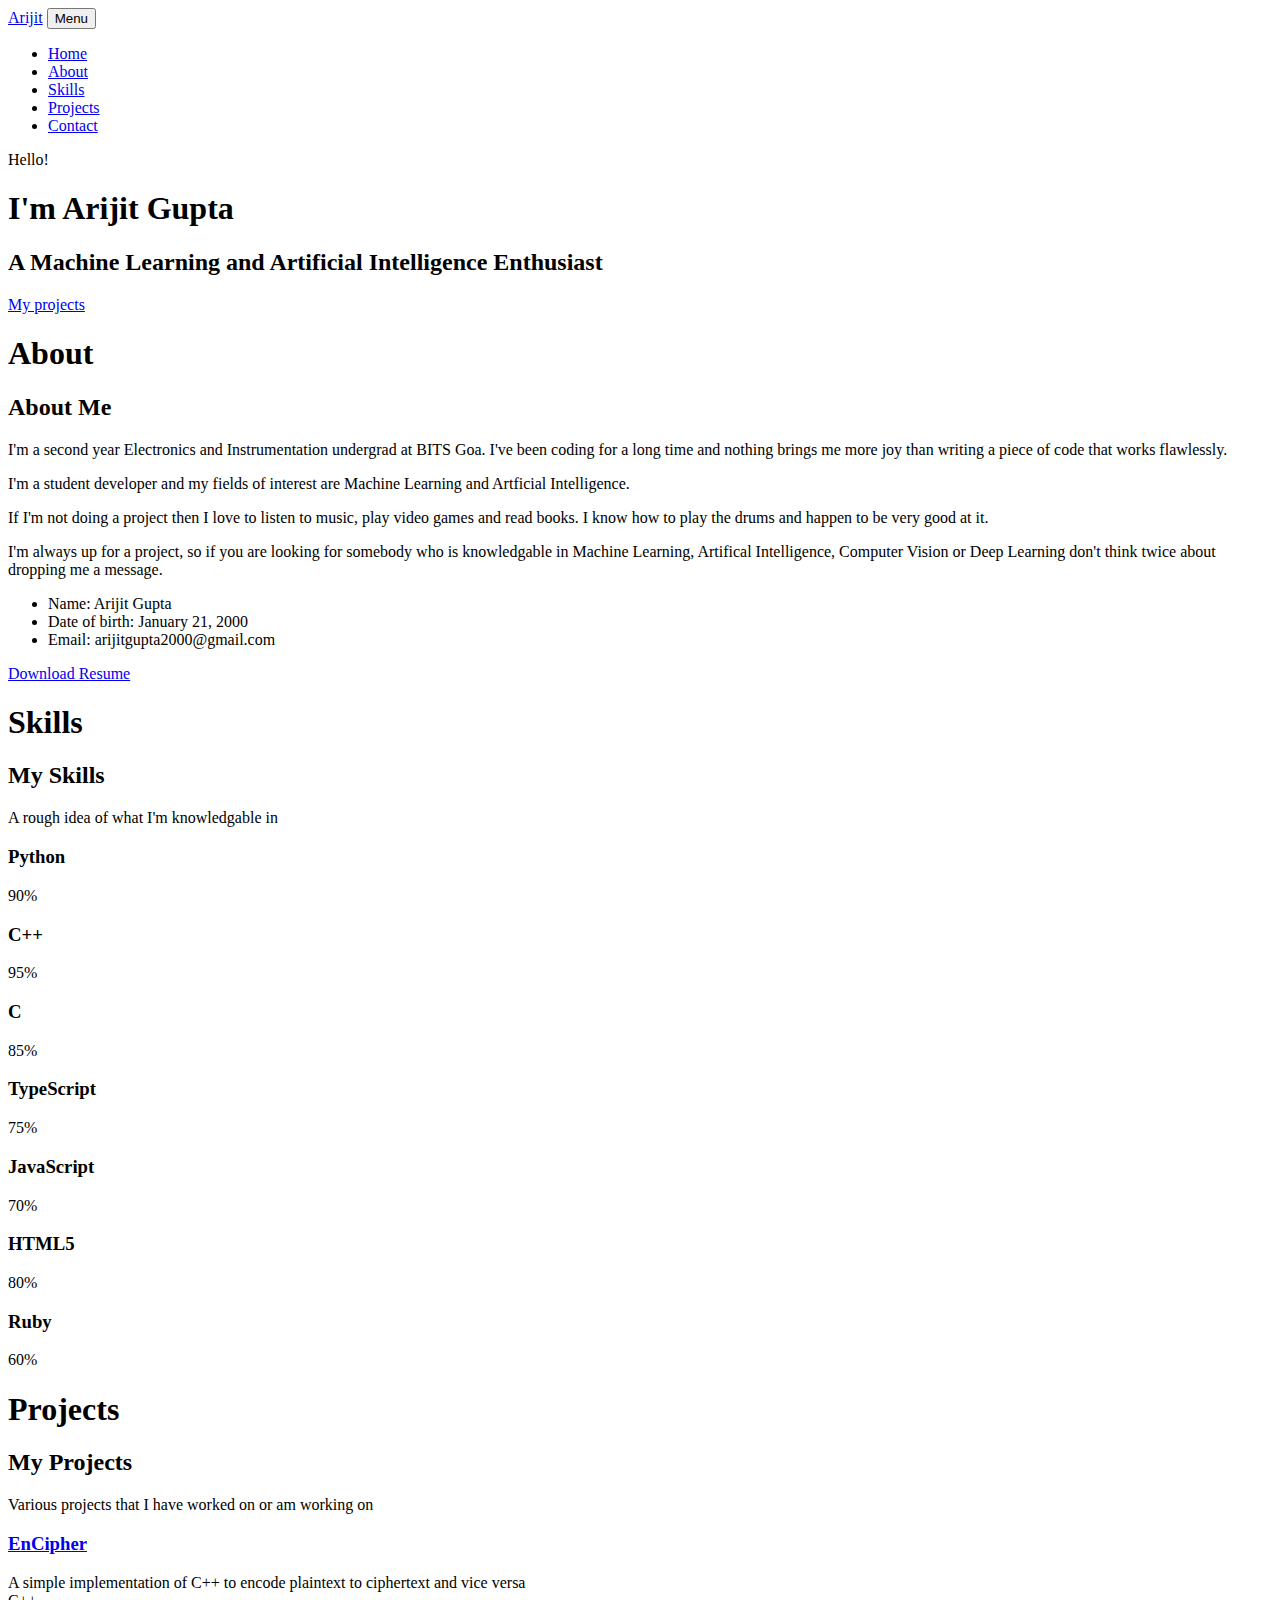
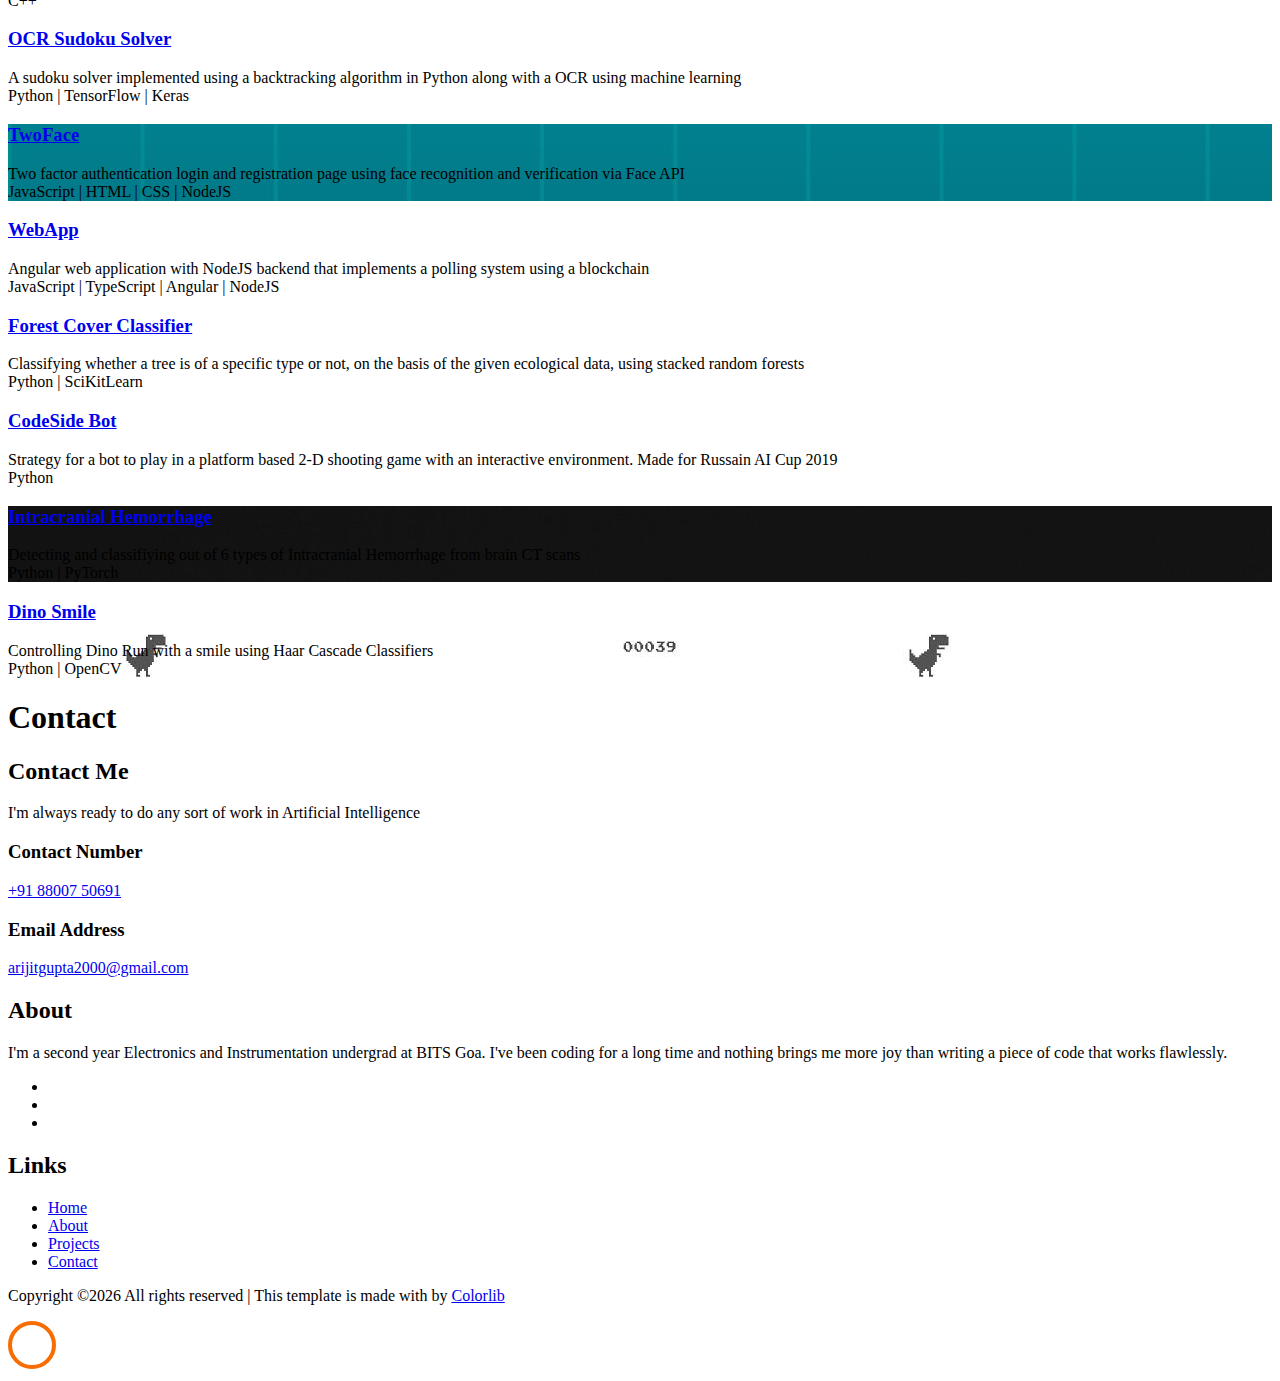
==== index.html @ fa1c30ea "Updating projects" ====
<!DOCTYPE html>
<html lang="en">
  <head>
    <title>Arijit Gupta</title>
    <meta charset="utf-8">
    <meta name="viewport" content="width=device-width, initial-scale=1, shrink-to-fit=no">
    
    <link href="https://fonts.googleapis.com/css?family=Poppins:100,200,300,400,500,600,700,800,900" rel="stylesheet">

    <link rel="stylesheet" href="css/open-iconic-bootstrap.min.css">
    <link rel="stylesheet" href="css/animate.css">
    
    <link rel="stylesheet" href="css/owl.carousel.min.css">
    <link rel="stylesheet" href="css/owl.theme.default.min.css">
    <link rel="stylesheet" href="css/magnific-popup.css">

    <link rel="stylesheet" href="css/aos.css">

    <link rel="stylesheet" href="css/ionicons.min.css">
    
    <link rel="stylesheet" href="css/flaticon.css">
    <link rel="stylesheet" href="css/icomoon.css">
    <link rel="stylesheet" href="css/style.css">
  </head>
  <body data-spy="scroll" data-target=".site-navbar-target" data-offset="300">
	  
	  
    <nav class="navbar navbar-expand-lg navbar-dark ftco_navbar ftco-navbar-light site-navbar-target" id="ftco-navbar">
	    <div class="container">
	      <a class="navbar-brand" href="index.html">Arijit</a>
	      <button class="navbar-toggler js-fh5co-nav-toggle fh5co-nav-toggle" type="button" data-toggle="collapse" data-target="#ftco-nav" aria-controls="ftco-nav" aria-expanded="false" aria-label="Toggle navigation">
	        <span class="oi oi-menu"></span> Menu
	      </button>

	      <div class="collapse navbar-collapse" id="ftco-nav">
	        <ul class="navbar-nav nav ml-auto">
	          <li class="nav-item"><a href="#home-section" class="nav-link"><span>Home</span></a></li>
	          <li class="nav-item"><a href="#about-section" class="nav-link"><span>About</span></a></li>
	          <li class="nav-item"><a href="#skills-section" class="nav-link"><span>Skills</span></a></li>
	          <li class="nav-item"><a href="#projects-section" class="nav-link"><span>Projects</span></a></li>
	          <li class="nav-item"><a href="#contact-section" class="nav-link"><span>Contact</span></a></li>
	        </ul>
	      </div>
	    </div>
	  </nav>
	  <section id="home-section" class="hero">
		  <div class="home-slider  owl-carousel">
	      <div class="slider-item ">
	      	<div class="overlay"></div>
	        <div class="container">
	          <div class="row d-md-flex no-gutters slider-text align-items-end justify-content-end" data-scrollax-parent="true">
	          	<div class="one-third js-fullheight order-md-last img"style="background-image:url(images/bg_2.png);">
	          		<div class="overlay" ></div>
	          	</div>
		          <div class="one-forth d-flex  align-items-center ftco-animate" data-scrollax=" properties: { translateY: '70%' }">
		          	<div class="text">
		          		<span class="subheading">Hello!</span>
			            <h1 class="mb-4 mt-3">I'm <span>Arijit Gupta</span></h1>
			            <h2 class="mb-4">A Machine Learning and Artificial Intelligence Enthusiast</h2>
			            <p><a href="#projects-section" class="btn btn-white btn-outline-white py-3 px-4">My projects</a></p>
		            </div>
		          </div>
	        	</div>
	        </div>
	      </div>

	      </div>
	    </div>
    </section>

    <section class="ftco-about img ftco-section ftco-no-pb" id="about-section">
    	<div class="container">
    		<div class="row d-flex">
    			<div class="col-md-6 col-lg-5 d-flex">
    				<div class="img-about img d-flex align-items-stretch"style="background-image:url(images/bg.jpg);">
    					<div class="overlay"></div>
	    				<div class="img d-flex align-self-stretch align-items-center">
	    				</div>
    				</div>
    			</div>
    			<div class="col-md-6 col-lg-7 pl-lg-5 pb-5">
    				<div class="row justify-content-start pb-3">
		          <div class="col-md-12 heading-section ftco-animate">
		          	<h1 class="big">About</h1>
		            <h2 class="mb-4">About Me</h2>
		            <p>I'm a second year Electronics and Instrumentation undergrad at BITS Goa. I've been coding for a long time and nothing brings me more joy than writing a piece of code that works flawlessly.</p>
		            <p>I'm a student developer and my fields of interest are Machine Learning and Artficial Intelligence.</p>
		            <p>If I'm not doing a project then I love to listen to music, play video games and read books. I know how to play the drums and happen to be very good at it.
		            </p>
		            <p>I'm always up for a project, so if you are looking for somebody who is knowledgable in Machine Learning, Artifical Intelligence, Computer Vision or Deep Learning don't think twice about dropping me a message.</p>
		            <ul class="about-info mt-4 px-md-0 px-2">
		            	<li class="d-flex"><span>Name:</span> <span>Arijit Gupta</span></li>
		            	<li class="d-flex"><span>Date of birth:</span> <span>January 21, 2000</span></li>
		            	<li class="d-flex"><span>Email:</span> <span>arijitgupta2000@gmail.com</span></li>
		            </ul>
		          </div>
		        </div>
	          <div class="counter-wrap ftco-animate d-flex mt-md-3">
              <div class="text">
              	<p class="mb-4">
	                <!--<span class="number" data-number="120">0</span>
	                <span>Projects complete</span>-->
                </p>
                <p><a href="Resume.pdf" download="Arijit_Resume" class="btn btn-primary py-3 px-3" >Download Resume</a></p>
              </div>
	          </div>
	        </div>
        </div>
    	</div>
       
		
		<section class="ftco-section" id="skills-section">
			<div class="container">
				<div class="row justify-content-center pb-5">
          <div class="col-md-12 heading-section text-center ftco-animate">
          	<h1 class="big big-2">Skills</h1>
            <h2 class="mb-4">My Skills</h2>
            <p>A rough idea of what I'm knowledgable in</p>
          </div>
        </div>
				<div class="row">
					<div class="col-md-6 animate-box">
						<div class="progress-wrap ftco-animate">
							<h3>Python</h3>
							<div class="progress">
							 	<div class="progress-bar color-1" role="progressbar" aria-valuenow="90"
							  	aria-valuemin="0" aria-valuemax="100" style="width:90%">
							    <span>90%</span>
							  	</div>
							</div>
						</div>
					</div>
					<div class="col-md-6 animate-box">
						<div class="progress-wrap ftco-animate">
							<h3>C++</h3>
							<div class="progress">
							 	<div class="progress-bar color-2" role="progressbar" aria-valuenow="95"
							  	aria-valuemin="0" aria-valuemax="100" style="width:95%">
							    <span>95%</span>
							  	</div>
							</div>
						</div>
					</div>
					<div class="col-md-6 animate-box">
						<div class="progress-wrap ftco-animate">
							<h3>C</h3>
							<div class="progress">
							 	<div class="progress-bar color-3" role="progressbar" aria-valuenow="85"
							  	aria-valuemin="0" aria-valuemax="100" style="width:85%">
							    <span>85%</span>
							  	</div>
							</div>
						</div>
					</div>
					<div class="col-md-6 animate-box">
						<div class="progress-wrap ftco-animate">
							<h3>TypeScript</h3>
							<div class="progress">
							 	<div class="progress-bar color-4" role="progressbar" aria-valuenow="75"
							  	aria-valuemin="0" aria-valuemax="100" style="width:75%">
							    <span>75%</span>
							  	</div>
							</div>
						</div>
					</div>
					<div class="col-md-6 animate-box">
						<div class="progress-wrap ftco-animate">
							<h3>JavaScript</h3>
							<div class="progress">
							 	<div class="progress-bar color-5" role="progressbar" aria-valuenow="70"
							  	aria-valuemin="0" aria-valuemax="100" style="width:70%">
							    <span>70%</span>
							  	</div>
							</div>
						</div>
					</div>
					<div class="col-md-6 animate-box">
						<div class="progress-wrap ftco-animate">
							<h3>HTML5</h3>
							<div class="progress">
							 	<div class="progress-bar color-5" role="progressbar" aria-valuenow="80"
							  	aria-valuemin="0" aria-valuemax="100" style="width:80%">
							    <span>80%</span>
							  	</div>
							</div>
						</div>
					</div>
					<div class="col-md-6 animate-box">
						<div class="progress-wrap ftco-animate">
							<h3>Ruby</h3>
							<div class="progress">
							 	<div class="progress-bar color-5" role="progressbar" aria-valuenow="60"
							  	aria-valuemin="0" aria-valuemax="100" style="width:60%">
							    <span>60%</span>
							  	</div>
							</div>
						</div>
					</div>
					
				</div>
			</div>
		</section>
 

    <section class="ftco-section ftco-project" id="projects-section">
    	<div class="container">
    		<div class="row justify-content-center pb-5">
          <div class="col-md-12 heading-section text-center ftco-animate">
          	<h1 class="big big-2">Projects</h1>
            <h2 class="mb-4">My Projects</h2>
            <p>Various projects that I have worked on or am working on</p>
          </div>
        </div>
    		<div class="row">
    			<div class="col-md-6">
    				<div class="project img ftco-animate d-flex justify-content-center align-items-center" style="background-image: url(images/encipher.jpg);">
    					<div class="overlay"></div>
	    				<div class="text text-center p-4">
	    					<h3><a href="https://github.com/arijitgupta42/encipherCPP">EnCipher</a></h3>
	    					<a>A simple implementation of C++ to encode plaintext to ciphertext and vice versa</a><br>
	    					<span>C++</span>
	    				</div>
    				</div>
  				</div>
  				<div class="col-md-6">
    				<div class="project img ftco-animate d-flex justify-content-center align-items-center" style="background-image: url(images/sudoku.jpg);">
    					<div class="overlay"></div>
	    				<div class="text text-center p-4">
	    					<h3><a href="https://github.com/arijitgupta42/OCR-Sudoku-Solver">OCR Sudoku Solver</a></h3>
	    					<a>A sudoku solver implemented using a backtracking algorithm in Python along with a OCR using machine learning</a><br>
	    					<span>Python | TensorFlow | Keras</span>
	    				</div>
    				</div>
  				</div>
  				<div class="col-md-6">
    				<div class="project img ftco-animate d-flex justify-content-center align-items-center" style="background-image: url(images/facelogin.jpg);">
    					<div class="overlay"></div>
	    				<div class="text text-center p-4">
	    					<h3><a href="https://github.com/arijitgupta42/TwoFace">TwoFace</a></h3>
	    					<a>Two factor authentication login and registration page using face recognition and verification via Face API</a><br>

	    					<span>JavaScript | HTML | CSS | NodeJS</span>
	    				</div>
    				</div>
  				</div>
  				<div class="col-md-6">
    				<div class="project img ftco-animate d-flex justify-content-center align-items-center" style="background-image: url(images/webapp.jpg);">
    					<div class="overlay"></div>
	    				<div class="text text-center p-4">
	    					<h3><a href="https://github.com/arijitgupta42/WebApp">WebApp</a></h3>
	    					<a>Angular web application with NodeJS backend that implements a polling system using a blockchain</a><br>
	    					<span><a>JavaScript | TypeScript | Angular | NodeJS</a></span>
	    				</div>
    				</div>
  				</div>
  				<div class="col-md-6">
    				<div class="project img ftco-animate d-flex justify-content-center align-items-center" style="background-image: url(images/forestcover.jpg);">
    					<div class="overlay"></div>
	    				<div class="text text-center p-4">
	    					<h3><a href="https://github.com/arijitgupta42/Forest-Cover-Classification">Forest Cover Classifier</a></h3>
	    					<a>Classifying whether a tree is of a specific type or not, on the basis of the given ecological data, using stacked random forests</a><br>
	    					<span><a>Python | SciKitLearn</a></span>
	    				</div>
    				</div>
  				</div>
  				<div class="col-md-6">
    				<div class="project img ftco-animate d-flex justify-content-center align-items-center" style="background-image: url(images/raic.jpeg);">
    					<div class="overlay"></div>
	    				<div class="text text-center p-4">
	    					<h3><a href="https://github.com/arijitgupta42/RAIC-2019">CodeSide Bot</a></h3>
	    					<a>Strategy for a bot to play in a platform based 2-D shooting game with an interactive environment. Made for Russain AI Cup 2019</a><br>
	    					<span><a>Python</a></span>
	    				</div>
    				</div>
  				</div>
				<div class="col-md-6">
    				<div class="project img ftco-animate d-flex justify-content-center align-items-center" style="background-image: url(images/hemorrhage.jpg);">
    					<div class="overlay"></div>
	    				<div class="text text-center p-4">
	    					<h3><a href="https://github.com/arijitgupta42/RSNA-Intracranial-Hemorrhage-Detection">Intracranial Hemorrhage</a></h3>
	    					<a>Detecting and classifiying out of 6 types of Intracranial Hemorrhage from brain CT scans</a><br>
	    					<span><a>Python | PyTorch</a></span>
	    				</div>
    				</div>
  				</div>
  				</div>
				<div class="col-md-6">
    				<div class="project img ftco-animate d-flex justify-content-center align-items-center" style="background-image: url(images/dinosmile.jpg);">
    					<div class="overlay"></div>
	    				<div class="text text-center p-4">
	    					<h3><a href=https://github.com/arijitgupta42/DinoSmile>Dino Smile</a></h3>
	    					<a>Controlling Dino Run with a smile using Haar Cascade Classifiers</a><br>
	    					<span><a>Python | OpenCV</a></span>
	    				</div>
    				</div>
  				</div>    			
    		</div>
    	</div>
    </section>
    <section class="ftco-section contact-section ftco-no-pb" id="contact-section">
      <div class="container">
      	<div class="row justify-content-center mb-5 pb-3">
          <div class="col-md-7 heading-section text-center ftco-animate">
            <h1 class="big big-2">Contact</h1>
            <h2 class="mb-4">Contact Me</h2>
            <p>I'm always ready to do any sort of work in Artificial Intelligence</p>
          </div>
        </div>

        
          <div class=" container col-md-6 col-lg-3 d-flex ftco-animate">
          	<div class="align-self-stretch box p-4 text-center">
          		<div class="icon d-flex align-items-center justify-content-center">
          			<span class="icon-phone2"></span>
          		</div>
          		<h3 class="mb-4">Contact Number</h3>
	            <p><a href="tel://+918800750691">+91 88007 50691</a></p>
	          </div>
          </div>
          <div class=" container col-md-6 col-lg-3 d-flex ftco-animate">
          	<div class="align-self-stretch box p-4 text-center">
          		<div class="icon d-flex align-items-center justify-content-center">
          			<span class="icon-paper-plane"></span>
          		</div>
          		<h3 class="mb-4">Email Address</h3>
	            <p><a href="mailto:arijitgupta2000@gmail.com">arijitgupta2000@gmail.com</a></p>
	          </div>
          </div>
          
        
          <div class="container col-md-6 d-flex">
          	<div class="img" style="background-image: url(images/bg.jpg);"></div>
          </div>
        </div>
      </div>
    </section>
		

    <footer class="ftco-footer ftco-section">
      <div class="container">
        <div class="row mb-5">
          <div class="col-md">
            <div class="ftco-footer-widget mb-4">
              <h2 class="ftco-heading-2">About</h2>
              <p>I'm a second year Electronics and Instrumentation undergrad at BITS Goa. I've been coding for a long time and nothing brings me more joy than writing a piece of code that works flawlessly.</p>
              <ul class="ftco-footer-social list-unstyled float-md-left float-lft mt-5">
                <li class="ftco-animate"><a href="https://twitter.com/ArijitG42759309"><span class="icon-twitter"></span></a></li>
                <li class="ftco-animate"><a href="https://facebook.com/arijit.gupta.42"><span class="icon-facebook"></span></a></li>
                <li class="ftco-animate"><a href="https://github.com/arijitgupta42"><span class="icon-github"></span></a></li>
	      </ul>
            </div>
          </div>
          <div class="col-md">
            <div class="ftco-footer-widget mb-4 ml-md-4">
              <h2 class="ftco-heading-2">Links</h2>
              <ul class="list-unstyled">
                <li><a href="#home-section"><span class="icon-long-arrow-right mr-2"></span>Home</a></li>
                <li><a href="#about-section"><span class="icon-long-arrow-right mr-2"></span>About</a></li>
                <li><a href="#projects-section"><span class="icon-long-arrow-right mr-2"></span>Projects</a></li>
                <li><a href="#contact-section"><span class="icon-long-arrow-right mr-2"></span>Contact</a></li>
              </ul>
            </div>
          </div>
          
            <p><!-- Link back to Colorlib can't be removed. Template is licensed under CC BY 3.0. -->
  Copyright &copy;<script>document.write(new Date().getFullYear());</script> All rights reserved | This template is made with <i class="icon-heart color-danger" aria-hidden="true"></i> by <a href="https://colorlib.com" target="_blank">Colorlib</a>
  <!-- Link back to Colorlib can't be removed. Template is licensed under CC BY 3.0. --></p>
          </div>
        </div>
      </div>
    </footer>
    
  

  <!-- loader -->
  <div id="ftco-loader" class="show fullscreen"><svg class="circular" width="48px" height="48px"><circle class="path-bg" cx="24" cy="24" r="22" fill="none" stroke-width="4" stroke="#eeeeee"/><circle class="path" cx="24" cy="24" r="22" fill="none" stroke-width="4" stroke-miterlimit="10" stroke="#F96D00"/></svg></div>


  <script src="js/jquery.min.js"></script>
  <script src="js/jquery-migrate-3.0.1.min.js"></script>
  <script src="js/popper.min.js"></script>
  <script src="js/bootstrap.min.js"></script>
  <script src="js/jquery.easing.1.3.js"></script>
  <script src="js/jquery.waypoints.min.js"></script>
  <script src="js/jquery.stellar.min.js"></script>
  <script src="js/owl.carousel.min.js"></script>
  <script src="js/jquery.magnific-popup.min.js"></script>
  <script src="js/aos.js"></script>
  <script src="js/jquery.animateNumber.min.js"></script>
  <script src="js/scrollax.min.js"></script>
  
  <script src="js/main.js"></script>
    
  </body>
</html>
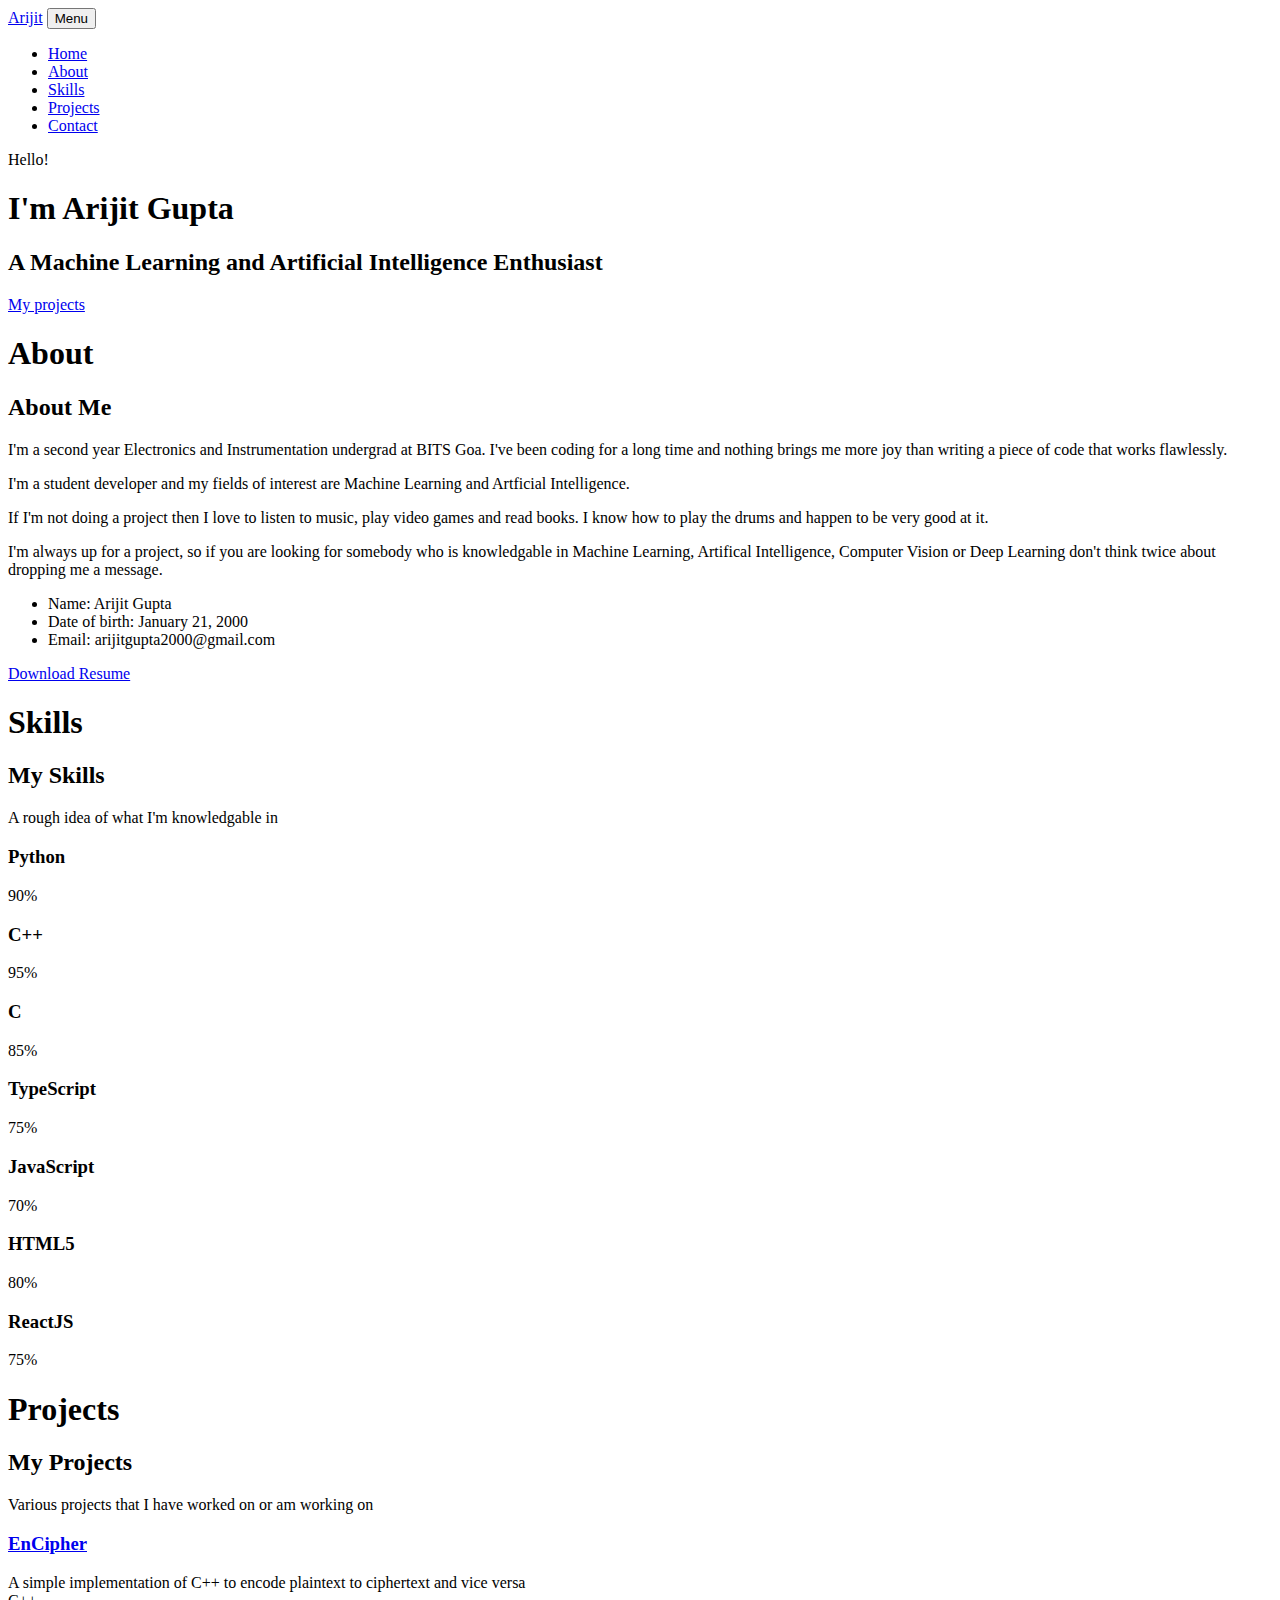
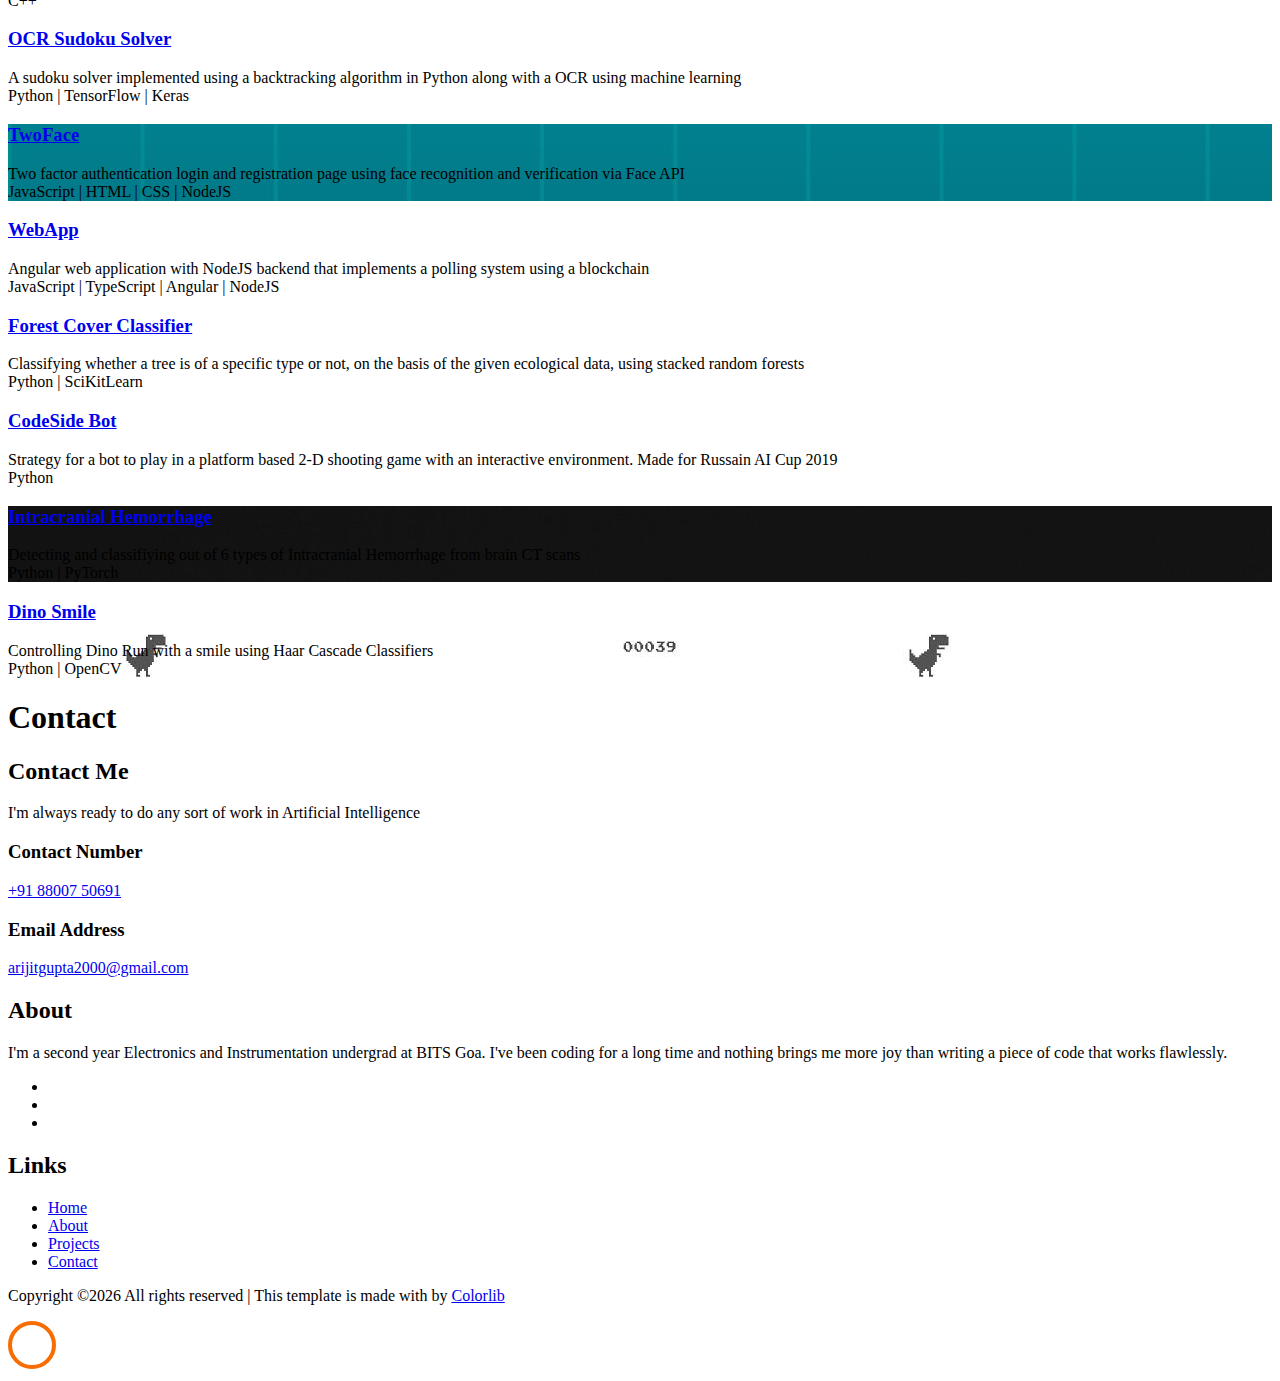
==== commit a4bb2956: "Updating Skills" ====
--- a/index.html
+++ b/index.html
@@ -1,395 +1,364 @@
 <!DOCTYPE html>
 <html lang="en">
-  <head>
+
+<head>
     <title>Arijit Gupta</title>
     <meta charset="utf-8">
     <meta name="viewport" content="width=device-width, initial-scale=1, shrink-to-fit=no">
-    
     <link href="https://fonts.googleapis.com/css?family=Poppins:100,200,300,400,500,600,700,800,900" rel="stylesheet">
-
     <link rel="stylesheet" href="css/open-iconic-bootstrap.min.css">
     <link rel="stylesheet" href="css/animate.css">
-    
     <link rel="stylesheet" href="css/owl.carousel.min.css">
     <link rel="stylesheet" href="css/owl.theme.default.min.css">
     <link rel="stylesheet" href="css/magnific-popup.css">
-
     <link rel="stylesheet" href="css/aos.css">
-
     <link rel="stylesheet" href="css/ionicons.min.css">
-    
     <link rel="stylesheet" href="css/flaticon.css">
     <link rel="stylesheet" href="css/icomoon.css">
     <link rel="stylesheet" href="css/style.css">
-  </head>
-  <body data-spy="scroll" data-target=".site-navbar-target" data-offset="300">
-	  
-	  
+</head>
+
+<body data-spy="scroll" data-target=".site-navbar-target" data-offset="300">
     <nav class="navbar navbar-expand-lg navbar-dark ftco_navbar ftco-navbar-light site-navbar-target" id="ftco-navbar">
-	    <div class="container">
-	      <a class="navbar-brand" href="index.html">Arijit</a>
-	      <button class="navbar-toggler js-fh5co-nav-toggle fh5co-nav-toggle" type="button" data-toggle="collapse" data-target="#ftco-nav" aria-controls="ftco-nav" aria-expanded="false" aria-label="Toggle navigation">
-	        <span class="oi oi-menu"></span> Menu
-	      </button>
+        <div class="container">
+            <a class="navbar-brand" href="index.html">Arijit</a>
+            <button class="navbar-toggler js-fh5co-nav-toggle fh5co-nav-toggle" type="button" data-toggle="collapse" data-target="#ftco-nav" aria-controls="ftco-nav" aria-expanded="false" aria-label="Toggle navigation">
+                <span class="oi oi-menu"></span> Menu
+            </button>
+            <div class="collapse navbar-collapse" id="ftco-nav">
+                <ul class="navbar-nav nav ml-auto">
+                    <li class="nav-item"><a href="#home-section" class="nav-link"><span>Home</span></a></li>
+                    <li class="nav-item"><a href="#about-section" class="nav-link"><span>About</span></a></li>
+                    <li class="nav-item"><a href="#skills-section" class="nav-link"><span>Skills</span></a></li>
+                    <li class="nav-item"><a href="#projects-section" class="nav-link"><span>Projects</span></a></li>
+                    <li class="nav-item"><a href="#contact-section" class="nav-link"><span>Contact</span></a></li>
+                </ul>
+            </div>
+        </div>
+    </nav>
+    <section id="home-section" class="hero">
+        <div class="home-slider  owl-carousel">
+            <div class="slider-item ">
+                <div class="overlay"></div>
+                <div class="container">
+                    <div class="row d-md-flex no-gutters slider-text align-items-end justify-content-end" data-scrollax-parent="true">
+                        <div class="one-third js-fullheight order-md-last img" style="background-image:url(images/bg_2.png);">
+                            <div class="overlay"></div>
+                        </div>
+                        <div class="one-forth d-flex  align-items-center ftco-animate" data-scrollax=" properties: { translateY: '70%' }">
+                            <div class="text">
+                                <span class="subheading">Hello!</span>
+                                <h1 class="mb-4 mt-3">I'm <span>Arijit Gupta</span></h1>
+                                <h2 class="mb-4">A Machine Learning and Artificial Intelligence Enthusiast</h2>
+                                <p><a href="#projects-section" class="btn btn-white btn-outline-white py-3 px-4">My projects</a></p>
+                            </div>
+                        </div>
+                    </div>
+                </div>
+            </div>
+        </div>
+        </div>
+    </section>
+    <section class="ftco-about img ftco-section ftco-no-pb" id="about-section">
+        <div class="container">
+            <div class="row d-flex">
+                <div class="col-md-6 col-lg-5 d-flex">
+                    <div class="img-about img d-flex align-items-stretch" style="background-image:url(images/bg.jpg);">
+                        <div class="overlay"></div>
+                        <div class="img d-flex align-self-stretch align-items-center">
+                        </div>
+                    </div>
+                </div>
+                <div class="col-md-6 col-lg-7 pl-lg-5 pb-5">
+                    <div class="row justify-content-start pb-3">
+                        <div class="col-md-12 heading-section ftco-animate">
+                            <h1 class="big">About</h1>
+                            <h2 class="mb-4">About Me</h2>
+                            <p>I'm a second year Electronics and Instrumentation undergrad at BITS Goa. I've been coding for a long time and nothing brings me more joy than writing a piece of code that works flawlessly.</p>
+                            <p>I'm a student developer and my fields of interest are Machine Learning and Artficial Intelligence.</p>
+                            <p>If I'm not doing a project then I love to listen to music, play video games and read books. I know how to play the drums and happen to be very good at it.
+                            </p>
+                            <p>I'm always up for a project, so if you are looking for somebody who is knowledgable in Machine Learning, Artifical Intelligence, Computer Vision or Deep Learning don't think twice about dropping me a message.</p>
+                            <ul class="about-info mt-4 px-md-0 px-2">
+                                <li class="d-flex"><span>Name:</span> <span>Arijit Gupta</span></li>
+                                <li class="d-flex"><span>Date of birth:</span> <span>January 21, 2000</span></li>
+                                <li class="d-flex"><span>Email:</span> <span>arijitgupta2000@gmail.com</span></li>
+                            </ul>
+                        </div>
+                    </div>
+                    <div class="counter-wrap ftco-animate d-flex mt-md-3">
+                        <div class="text">
+                            <p class="mb-4">
+                                <!--<span class="number" data-number="120">0</span>
+	                <span>Projects complete</span>-->
+                            </p>
+                            <p><a href="Resume.pdf" download="Arijit_Resume" class="btn btn-primary py-3 px-3">Download Resume</a></p>
+                        </div>
+                    </div>
+                </div>
+            </div>
+        </div>
+        <section class="ftco-section" id="skills-section">
+            <div class="container">
+                <div class="row justify-content-center pb-5">
+                    <div class="col-md-12 heading-section text-center ftco-animate">
+                        <h1 class="big big-2">Skills</h1>
+                        <h2 class="mb-4">My Skills</h2>
+                        <p>A rough idea of what I'm knowledgable in</p>
+                    </div>
+                </div>
+                <div class="row">
+                    <div class="col-md-6 animate-box">
+                        <div class="progress-wrap ftco-animate">
+                            <h3>Python</h3>
+                            <div class="progress">
+                                <div class="progress-bar color-1" role="progressbar" aria-valuenow="90" aria-valuemin="0" aria-valuemax="100" style="width:90%">
+                                    <span>90%</span>
+                                </div>
+                            </div>
+                        </div>
+                    </div>
+                    <div class="col-md-6 animate-box">
+                        <div class="progress-wrap ftco-animate">
+                            <h3>C++</h3>
+                            <div class="progress">
+                                <div class="progress-bar color-2" role="progressbar" aria-valuenow="95" aria-valuemin="0" aria-valuemax="100" style="width:95%">
+                                    <span>95%</span>
+                                </div>
+                            </div>
+                        </div>
+                    </div>
+                    <div class="col-md-6 animate-box">
+                        <div class="progress-wrap ftco-animate">
+                            <h3>C</h3>
+                            <div class="progress">
+                                <div class="progress-bar color-3" role="progressbar" aria-valuenow="85" aria-valuemin="0" aria-valuemax="100" style="width:85%">
+                                    <span>85%</span>
+                                </div>
+                            </div>
+                        </div>
+                    </div>
+                    <div class="col-md-6 animate-box">
+                        <div class="progress-wrap ftco-animate">
+                            <h3>TypeScript</h3>
+                            <div class="progress">
+                                <div class="progress-bar color-4" role="progressbar" aria-valuenow="75" aria-valuemin="0" aria-valuemax="100" style="width:75%">
+                                    <span>75%</span>
+                                </div>
+                            </div>
+                        </div>
+                    </div>
+                    <div class="col-md-6 animate-box">
+                        <div class="progress-wrap ftco-animate">
+                            <h3>JavaScript</h3>
+                            <div class="progress">
+                                <div class="progress-bar color-5" role="progressbar" aria-valuenow="70" aria-valuemin="0" aria-valuemax="100" style="width:70%">
+                                    <span>70%</span>
+                                </div>
+                            </div>
+                        </div>
+                    </div>
+                    <div class="col-md-6 animate-box">
+                        <div class="progress-wrap ftco-animate">
+                            <h3>HTML5</h3>
+                            <div class="progress">
+                                <div class="progress-bar color-5" role="progressbar" aria-valuenow="80" aria-valuemin="0" aria-valuemax="100" style="width:80%">
+                                    <span>80%</span>
+                                </div>
+                            </div>
+                        </div>
+                    </div>
+                    <div class="col-md-6 animate-box">
+                        <div class="progress-wrap ftco-animate">
+                            <h3>ReactJS</h3>
+                            <div class="progress">
+                                <div class="progress-bar color-5" role="progressbar" aria-valuenow="75" aria-valuemin="0" aria-valuemax="100" style="width:75%">
+                                    <span>75%</span>
+                                </div>
+                            </div>
+                        </div>
+                    </div>
+                </div>
+            </div>
+        </section>
+        <section class="ftco-section ftco-project" id="projects-section">
+            <div class="container">
+                <div class="row justify-content-center pb-5">
+                    <div class="col-md-12 heading-section text-center ftco-animate">
+                        <h1 class="big big-2">Projects</h1>
+                        <h2 class="mb-4">My Projects</h2>
+                        <p>Various projects that I have worked on or am working on</p>
+                    </div>
+                </div>
+                <div class="row">
+                    <div class="col-md-6">
+                        <div class="project img ftco-animate d-flex justify-content-center align-items-center" style="background-image: url(images/encipher.jpg);">
+                            <div class="overlay"></div>
+                            <div class="text text-center p-4">
+                                <h3><a href="https://github.com/arijitgupta42/encipherCPP">EnCipher</a></h3>
+                                <a>A simple implementation of C++ to encode plaintext to ciphertext and vice versa</a><br>
+                                <span>C++</span>
+                            </div>
+                        </div>
+                    </div>
+                    <div class="col-md-6">
+                        <div class="project img ftco-animate d-flex justify-content-center align-items-center" style="background-image: url(images/sudoku.jpg);">
+                            <div class="overlay"></div>
+                            <div class="text text-center p-4">
+                                <h3><a href="https://github.com/arijitgupta42/OCR-Sudoku-Solver">OCR Sudoku Solver</a></h3>
+                                <a>A sudoku solver implemented using a backtracking algorithm in Python along with a OCR using machine learning</a><br>
+                                <span>Python | TensorFlow | Keras</span>
+                            </div>
+                        </div>
+                    </div>
+                    <div class="col-md-6">
+                        <div class="project img ftco-animate d-flex justify-content-center align-items-center" style="background-image: url(images/facelogin.jpg);">
+                            <div class="overlay"></div>
+                            <div class="text text-center p-4">
+                                <h3><a href="https://github.com/arijitgupta42/TwoFace">TwoFace</a></h3>
+                                <a>Two factor authentication login and registration page using face recognition and verification via Face API</a><br>
+                                <span>JavaScript | HTML | CSS | NodeJS</span>
+                            </div>
+                        </div>
+                    </div>
+                    <div class="col-md-6">
+                        <div class="project img ftco-animate d-flex justify-content-center align-items-center" style="background-image: url(images/webapp.jpg);">
+                            <div class="overlay"></div>
+                            <div class="text text-center p-4">
+                                <h3><a href="https://github.com/arijitgupta42/WebApp">WebApp</a></h3>
+                                <a>Angular web application with NodeJS backend that implements a polling system using a blockchain</a><br>
+                                <span><a>JavaScript | TypeScript | Angular | NodeJS</a></span>
+                            </div>
+                        </div>
+                    </div>
+                    <div class="col-md-6">
+                        <div class="project img ftco-animate d-flex justify-content-center align-items-center" style="background-image: url(images/forestcover.jpg);">
+                            <div class="overlay"></div>
+                            <div class="text text-center p-4">
+                                <h3><a href="https://github.com/arijitgupta42/Forest-Cover-Classification">Forest Cover Classifier</a></h3>
+                                <a>Classifying whether a tree is of a specific type or not, on the basis of the given ecological data, using stacked random forests</a><br>
+                                <span><a>Python | SciKitLearn</a></span>
+                            </div>
+                        </div>
+                    </div>
+                    <div class="col-md-6">
+                        <div class="project img ftco-animate d-flex justify-content-center align-items-center" style="background-image: url(images/raic.jpeg);">
+                            <div class="overlay"></div>
+                            <div class="text text-center p-4">
+                                <h3><a href="https://github.com/arijitgupta42/RAIC-2019">CodeSide Bot</a></h3>
+                                <a>Strategy for a bot to play in a platform based 2-D shooting game with an interactive environment. Made for Russain AI Cup 2019</a><br>
+                                <span><a>Python</a></span>
+                            </div>
+                        </div>
+                    </div>
+                    <div class="col-md-6">
+                        <div class="project img ftco-animate d-flex justify-content-center align-items-center" style="background-image: url(images/hemorrhage.jpg);">
+                            <div class="overlay"></div>
+                            <div class="text text-center p-4">
+                                <h3><a href="https://github.com/arijitgupta42/RSNA-Intracranial-Hemorrhage-Detection">Intracranial Hemorrhage</a></h3>
+                                <a>Detecting and classifiying out of 6 types of Intracranial Hemorrhage from brain CT scans</a><br>
+                                <span><a>Python | PyTorch</a></span>
+                            </div>
+                        </div>
+                    </div>
+                    <div class="col-md-6">
+                        <div class="project img ftco-animate d-flex justify-content-center align-items-center" style="background-image: url(images/dinosmile.jpg);">
+                            <div class="overlay"></div>
+                            <div class="text text-center p-4">
+                                <h3><a href=https://github.com/arijitgupta42/DinoSmile>Dino Smile</a> </h3> <a>Controlling Dino Run with a smile using Haar Cascade Classifiers</a><br>
+                                    <span><a>Python | OpenCV</a></span>
+                            </div>
+                        </div>
+                    </div>
+                </div>
+            </div>
+        </section>
+        <section class="ftco-section contact-section ftco-no-pb" id="contact-section">
+            <div class="container">
+                <div class="row justify-content-center mb-5 pb-3">
+                    <div class="col-md-7 heading-section text-center ftco-animate">
+                        <h1 class="big big-2">Contact</h1>
+                        <h2 class="mb-4">Contact Me</h2>
+                        <p>I'm always ready to do any sort of work in Artificial Intelligence</p>
+                    </div>
+                </div>
+                <div class=" container col-md-6 col-lg-3 d-flex ftco-animate">
+                    <div class="align-self-stretch box p-4 text-center">
+                        <div class="icon d-flex align-items-center justify-content-center">
+                            <span class="icon-phone2"></span>
+                        </div>
+                        <h3 class="mb-4">Contact Number</h3>
+                        <p><a href="tel://+918800750691">+91 88007 50691</a></p>
+                    </div>
+                </div>
+                <div class=" container col-md-6 col-lg-3 d-flex ftco-animate">
+                    <div class="align-self-stretch box p-4 text-center">
+                        <div class="icon d-flex align-items-center justify-content-center">
+                            <span class="icon-paper-plane"></span>
+                        </div>
+                        <h3 class="mb-4">Email Address</h3>
+                        <p><a href="mailto:arijitgupta2000@gmail.com">arijitgupta2000@gmail.com</a></p>
+                    </div>
+                </div>
+                <div class="container col-md-6 d-flex">
+                    <div class="img" style="background-image: url(images/bg.jpg);"></div>
+                </div>
+            </div>
+            </div>
+        </section>
+        <footer class="ftco-footer ftco-section">
+            <div class="container">
+                <div class="row mb-5">
+                    <div class="col-md">
+                        <div class="ftco-footer-widget mb-4">
+                            <h2 class="ftco-heading-2">About</h2>
+                            <p>I'm a second year Electronics and Instrumentation undergrad at BITS Goa. I've been coding for a long time and nothing brings me more joy than writing a piece of code that works flawlessly.</p>
+                            <ul class="ftco-footer-social list-unstyled float-md-left float-lft mt-5">
+                                <li class="ftco-animate"><a href="https://twitter.com/ArijitG42759309"><span class="icon-twitter"></span></a></li>
+                                <li class="ftco-animate"><a href="https://facebook.com/arijit.gupta.42"><span class="icon-facebook"></span></a></li>
+                                <li class="ftco-animate"><a href="https://github.com/arijitgupta42"><span class="icon-github"></span></a></li>
+                            </ul>
+                        </div>
+                    </div>
+                    <div class="col-md">
+                        <div class="ftco-footer-widget mb-4 ml-md-4">
+                            <h2 class="ftco-heading-2">Links</h2>
+                            <ul class="list-unstyled">
+                                <li><a href="#home-section"><span class="icon-long-arrow-right mr-2"></span>Home</a></li>
+                                <li><a href="#about-section"><span class="icon-long-arrow-right mr-2"></span>About</a></li>
+                                <li><a href="#projects-section"><span class="icon-long-arrow-right mr-2"></span>Projects</a></li>
+                                <li><a href="#contact-section"><span class="icon-long-arrow-right mr-2"></span>Contact</a></li>
+                            </ul>
+                        </div>
+                    </div>
+                    <p>
+                        <!-- Link back to Colorlib can't be removed. Template is licensed under CC BY 3.0. -->
+                        Copyright &copy;<script>
+                        document.write(new Date().getFullYear());
+                        </script> All rights reserved | This template is made with <i class="icon-heart color-danger" aria-hidden="true"></i> by <a href="https://colorlib.com" target="_blank">Colorlib</a>
+                        <!-- Link back to Colorlib can't be removed. Template is licensed under CC BY 3.0. -->
+                    </p>
+                </div>
+            </div>
+            </div>
+        </footer>
+        <!-- loader -->
+        <div id="ftco-loader" class="show fullscreen"><svg class="circular" width="48px" height="48px">
+                <circle class="path-bg" cx="24" cy="24" r="22" fill="none" stroke-width="4" stroke="#eeeeee" />
+                <circle class="path" cx="24" cy="24" r="22" fill="none" stroke-width="4" stroke-miterlimit="10" stroke="#F96D00" /></svg></div>
+        <script src="js/jquery.min.js"></script>
+        <script src="js/jquery-migrate-3.0.1.min.js"></script>
+        <script src="js/popper.min.js"></script>
+        <script src="js/bootstrap.min.js"></script>
+        <script src="js/jquery.easing.1.3.js"></script>
+        <script src="js/jquery.waypoints.min.js"></script>
+        <script src="js/jquery.stellar.min.js"></script>
+        <script src="js/owl.carousel.min.js"></script>
+        <script src="js/jquery.magnific-popup.min.js"></script>
+        <script src="js/aos.js"></script>
+        <script src="js/jquery.animateNumber.min.js"></script>
+        <script src="js/scrollax.min.js"></script>
+        <script src="js/main.js"></script>
+</body>
 
-	      <div class="collapse navbar-collapse" id="ftco-nav">
-	        <ul class="navbar-nav nav ml-auto">
-	          <li class="nav-item"><a href="#home-section" class="nav-link"><span>Home</span></a></li>
-	          <li class="nav-item"><a href="#about-section" class="nav-link"><span>About</span></a></li>
-	          <li class="nav-item"><a href="#skills-section" class="nav-link"><span>Skills</span></a></li>
-	          <li class="nav-item"><a href="#projects-section" class="nav-link"><span>Projects</span></a></li>
-	          <li class="nav-item"><a href="#contact-section" class="nav-link"><span>Contact</span></a></li>
-	        </ul>
-	      </div>
-	    </div>
-	  </nav>
-	  <section id="home-section" class="hero">
-		  <div class="home-slider  owl-carousel">
-	      <div class="slider-item ">
-	      	<div class="overlay"></div>
-	        <div class="container">
-	          <div class="row d-md-flex no-gutters slider-text align-items-end justify-content-end" data-scrollax-parent="true">
-	          	<div class="one-third js-fullheight order-md-last img"style="background-image:url(images/bg_2.png);">
-	          		<div class="overlay" ></div>
-	          	</div>
-		          <div class="one-forth d-flex  align-items-center ftco-animate" data-scrollax=" properties: { translateY: '70%' }">
-		          	<div class="text">
-		          		<span class="subheading">Hello!</span>
-			            <h1 class="mb-4 mt-3">I'm <span>Arijit Gupta</span></h1>
-			            <h2 class="mb-4">A Machine Learning and Artificial Intelligence Enthusiast</h2>
-			            <p><a href="#projects-section" class="btn btn-white btn-outline-white py-3 px-4">My projects</a></p>
-		            </div>
-		          </div>
-	        	</div>
-	        </div>
-	      </div>
-
-	      </div>
-	    </div>
-    </section>
-
-    <section class="ftco-about img ftco-section ftco-no-pb" id="about-section">
-    	<div class="container">
-    		<div class="row d-flex">
-    			<div class="col-md-6 col-lg-5 d-flex">
-    				<div class="img-about img d-flex align-items-stretch"style="background-image:url(images/bg.jpg);">
-    					<div class="overlay"></div>
-	    				<div class="img d-flex align-self-stretch align-items-center">
-	    				</div>
-    				</div>
-    			</div>
-    			<div class="col-md-6 col-lg-7 pl-lg-5 pb-5">
-    				<div class="row justify-content-start pb-3">
-		          <div class="col-md-12 heading-section ftco-animate">
-		          	<h1 class="big">About</h1>
-		            <h2 class="mb-4">About Me</h2>
-		            <p>I'm a second year Electronics and Instrumentation undergrad at BITS Goa. I've been coding for a long time and nothing brings me more joy than writing a piece of code that works flawlessly.</p>
-		            <p>I'm a student developer and my fields of interest are Machine Learning and Artficial Intelligence.</p>
-		            <p>If I'm not doing a project then I love to listen to music, play video games and read books. I know how to play the drums and happen to be very good at it.
-		            </p>
-		            <p>I'm always up for a project, so if you are looking for somebody who is knowledgable in Machine Learning, Artifical Intelligence, Computer Vision or Deep Learning don't think twice about dropping me a message.</p>
-		            <ul class="about-info mt-4 px-md-0 px-2">
-		            	<li class="d-flex"><span>Name:</span> <span>Arijit Gupta</span></li>
-		            	<li class="d-flex"><span>Date of birth:</span> <span>January 21, 2000</span></li>
-		            	<li class="d-flex"><span>Email:</span> <span>arijitgupta2000@gmail.com</span></li>
-		            </ul>
-		          </div>
-		        </div>
-	          <div class="counter-wrap ftco-animate d-flex mt-md-3">
-              <div class="text">
-              	<p class="mb-4">
-	                <!--<span class="number" data-number="120">0</span>
-	                <span>Projects complete</span>-->
-                </p>
-                <p><a href="Resume.pdf" download="Arijit_Resume" class="btn btn-primary py-3 px-3" >Download Resume</a></p>
-              </div>
-	          </div>
-	        </div>
-        </div>
-    	</div>
-       
-		
-		<section class="ftco-section" id="skills-section">
-			<div class="container">
-				<div class="row justify-content-center pb-5">
-          <div class="col-md-12 heading-section text-center ftco-animate">
-          	<h1 class="big big-2">Skills</h1>
-            <h2 class="mb-4">My Skills</h2>
-            <p>A rough idea of what I'm knowledgable in</p>
-          </div>
-        </div>
-				<div class="row">
-					<div class="col-md-6 animate-box">
-						<div class="progress-wrap ftco-animate">
-							<h3>Python</h3>
-							<div class="progress">
-							 	<div class="progress-bar color-1" role="progressbar" aria-valuenow="90"
-							  	aria-valuemin="0" aria-valuemax="100" style="width:90%">
-							    <span>90%</span>
-							  	</div>
-							</div>
-						</div>
-					</div>
-					<div class="col-md-6 animate-box">
-						<div class="progress-wrap ftco-animate">
-							<h3>C++</h3>
-							<div class="progress">
-							 	<div class="progress-bar color-2" role="progressbar" aria-valuenow="95"
-							  	aria-valuemin="0" aria-valuemax="100" style="width:95%">
-							    <span>95%</span>
-							  	</div>
-							</div>
-						</div>
-					</div>
-					<div class="col-md-6 animate-box">
-						<div class="progress-wrap ftco-animate">
-							<h3>C</h3>
-							<div class="progress">
-							 	<div class="progress-bar color-3" role="progressbar" aria-valuenow="85"
-							  	aria-valuemin="0" aria-valuemax="100" style="width:85%">
-							    <span>85%</span>
-							  	</div>
-							</div>
-						</div>
-					</div>
-					<div class="col-md-6 animate-box">
-						<div class="progress-wrap ftco-animate">
-							<h3>TypeScript</h3>
-							<div class="progress">
-							 	<div class="progress-bar color-4" role="progressbar" aria-valuenow="75"
-							  	aria-valuemin="0" aria-valuemax="100" style="width:75%">
-							    <span>75%</span>
-							  	</div>
-							</div>
-						</div>
-					</div>
-					<div class="col-md-6 animate-box">
-						<div class="progress-wrap ftco-animate">
-							<h3>JavaScript</h3>
-							<div class="progress">
-							 	<div class="progress-bar color-5" role="progressbar" aria-valuenow="70"
-							  	aria-valuemin="0" aria-valuemax="100" style="width:70%">
-							    <span>70%</span>
-							  	</div>
-							</div>
-						</div>
-					</div>
-					<div class="col-md-6 animate-box">
-						<div class="progress-wrap ftco-animate">
-							<h3>HTML5</h3>
-							<div class="progress">
-							 	<div class="progress-bar color-5" role="progressbar" aria-valuenow="80"
-							  	aria-valuemin="0" aria-valuemax="100" style="width:80%">
-							    <span>80%</span>
-							  	</div>
-							</div>
-						</div>
-					</div>
-					<div class="col-md-6 animate-box">
-						<div class="progress-wrap ftco-animate">
-							<h3>Ruby</h3>
-							<div class="progress">
-							 	<div class="progress-bar color-5" role="progressbar" aria-valuenow="60"
-							  	aria-valuemin="0" aria-valuemax="100" style="width:60%">
-							    <span>60%</span>
-							  	</div>
-							</div>
-						</div>
-					</div>
-					
-				</div>
-			</div>
-		</section>
- 
-
-    <section class="ftco-section ftco-project" id="projects-section">
-    	<div class="container">
-    		<div class="row justify-content-center pb-5">
-          <div class="col-md-12 heading-section text-center ftco-animate">
-          	<h1 class="big big-2">Projects</h1>
-            <h2 class="mb-4">My Projects</h2>
-            <p>Various projects that I have worked on or am working on</p>
-          </div>
-        </div>
-    		<div class="row">
-    			<div class="col-md-6">
-    				<div class="project img ftco-animate d-flex justify-content-center align-items-center" style="background-image: url(images/encipher.jpg);">
-    					<div class="overlay"></div>
-	    				<div class="text text-center p-4">
-	    					<h3><a href="https://github.com/arijitgupta42/encipherCPP">EnCipher</a></h3>
-	    					<a>A simple implementation of C++ to encode plaintext to ciphertext and vice versa</a><br>
-	    					<span>C++</span>
-	    				</div>
-    				</div>
-  				</div>
-  				<div class="col-md-6">
-    				<div class="project img ftco-animate d-flex justify-content-center align-items-center" style="background-image: url(images/sudoku.jpg);">
-    					<div class="overlay"></div>
-	    				<div class="text text-center p-4">
-	    					<h3><a href="https://github.com/arijitgupta42/OCR-Sudoku-Solver">OCR Sudoku Solver</a></h3>
-	    					<a>A sudoku solver implemented using a backtracking algorithm in Python along with a OCR using machine learning</a><br>
-	    					<span>Python | TensorFlow | Keras</span>
-	    				</div>
-    				</div>
-  				</div>
-  				<div class="col-md-6">
-    				<div class="project img ftco-animate d-flex justify-content-center align-items-center" style="background-image: url(images/facelogin.jpg);">
-    					<div class="overlay"></div>
-	    				<div class="text text-center p-4">
-	    					<h3><a href="https://github.com/arijitgupta42/TwoFace">TwoFace</a></h3>
-	    					<a>Two factor authentication login and registration page using face recognition and verification via Face API</a><br>
-
-	    					<span>JavaScript | HTML | CSS | NodeJS</span>
-	    				</div>
-    				</div>
-  				</div>
-  				<div class="col-md-6">
-    				<div class="project img ftco-animate d-flex justify-content-center align-items-center" style="background-image: url(images/webapp.jpg);">
-    					<div class="overlay"></div>
-	    				<div class="text text-center p-4">
-	    					<h3><a href="https://github.com/arijitgupta42/WebApp">WebApp</a></h3>
-	    					<a>Angular web application with NodeJS backend that implements a polling system using a blockchain</a><br>
-	    					<span><a>JavaScript | TypeScript | Angular | NodeJS</a></span>
-	    				</div>
-    				</div>
-  				</div>
-  				<div class="col-md-6">
-    				<div class="project img ftco-animate d-flex justify-content-center align-items-center" style="background-image: url(images/forestcover.jpg);">
-    					<div class="overlay"></div>
-	    				<div class="text text-center p-4">
-	    					<h3><a href="https://github.com/arijitgupta42/Forest-Cover-Classification">Forest Cover Classifier</a></h3>
-	    					<a>Classifying whether a tree is of a specific type or not, on the basis of the given ecological data, using stacked random forests</a><br>
-	    					<span><a>Python | SciKitLearn</a></span>
-	    				</div>
-    				</div>
-  				</div>
-  				<div class="col-md-6">
-    				<div class="project img ftco-animate d-flex justify-content-center align-items-center" style="background-image: url(images/raic.jpeg);">
-    					<div class="overlay"></div>
-	    				<div class="text text-center p-4">
-	    					<h3><a href="https://github.com/arijitgupta42/RAIC-2019">CodeSide Bot</a></h3>
-	    					<a>Strategy for a bot to play in a platform based 2-D shooting game with an interactive environment. Made for Russain AI Cup 2019</a><br>
-	    					<span><a>Python</a></span>
-	    				</div>
-    				</div>
-  				</div>
-				<div class="col-md-6">
-    				<div class="project img ftco-animate d-flex justify-content-center align-items-center" style="background-image: url(images/hemorrhage.jpg);">
-    					<div class="overlay"></div>
-	    				<div class="text text-center p-4">
-	    					<h3><a href="https://github.com/arijitgupta42/RSNA-Intracranial-Hemorrhage-Detection">Intracranial Hemorrhage</a></h3>
-	    					<a>Detecting and classifiying out of 6 types of Intracranial Hemorrhage from brain CT scans</a><br>
-	    					<span><a>Python | PyTorch</a></span>
-	    				</div>
-    				</div>
-  				</div>
-  				</div>
-				<div class="col-md-6">
-    				<div class="project img ftco-animate d-flex justify-content-center align-items-center" style="background-image: url(images/dinosmile.jpg);">
-    					<div class="overlay"></div>
-	    				<div class="text text-center p-4">
-	    					<h3><a href=https://github.com/arijitgupta42/DinoSmile>Dino Smile</a></h3>
-	    					<a>Controlling Dino Run with a smile using Haar Cascade Classifiers</a><br>
-	    					<span><a>Python | OpenCV</a></span>
-	    				</div>
-    				</div>
-  				</div>    			
-    		</div>
-    	</div>
-    </section>
-    <section class="ftco-section contact-section ftco-no-pb" id="contact-section">
-      <div class="container">
-      	<div class="row justify-content-center mb-5 pb-3">
-          <div class="col-md-7 heading-section text-center ftco-animate">
-            <h1 class="big big-2">Contact</h1>
-            <h2 class="mb-4">Contact Me</h2>
-            <p>I'm always ready to do any sort of work in Artificial Intelligence</p>
-          </div>
-        </div>
-
-        
-          <div class=" container col-md-6 col-lg-3 d-flex ftco-animate">
-          	<div class="align-self-stretch box p-4 text-center">
-          		<div class="icon d-flex align-items-center justify-content-center">
-          			<span class="icon-phone2"></span>
-          		</div>
-          		<h3 class="mb-4">Contact Number</h3>
-	            <p><a href="tel://+918800750691">+91 88007 50691</a></p>
-	          </div>
-          </div>
-          <div class=" container col-md-6 col-lg-3 d-flex ftco-animate">
-          	<div class="align-self-stretch box p-4 text-center">
-          		<div class="icon d-flex align-items-center justify-content-center">
-          			<span class="icon-paper-plane"></span>
-          		</div>
-          		<h3 class="mb-4">Email Address</h3>
-	            <p><a href="mailto:arijitgupta2000@gmail.com">arijitgupta2000@gmail.com</a></p>
-	          </div>
-          </div>
-          
-        
-          <div class="container col-md-6 d-flex">
-          	<div class="img" style="background-image: url(images/bg.jpg);"></div>
-          </div>
-        </div>
-      </div>
-    </section>
-		
-
-    <footer class="ftco-footer ftco-section">
-      <div class="container">
-        <div class="row mb-5">
-          <div class="col-md">
-            <div class="ftco-footer-widget mb-4">
-              <h2 class="ftco-heading-2">About</h2>
-              <p>I'm a second year Electronics and Instrumentation undergrad at BITS Goa. I've been coding for a long time and nothing brings me more joy than writing a piece of code that works flawlessly.</p>
-              <ul class="ftco-footer-social list-unstyled float-md-left float-lft mt-5">
-                <li class="ftco-animate"><a href="https://twitter.com/ArijitG42759309"><span class="icon-twitter"></span></a></li>
-                <li class="ftco-animate"><a href="https://facebook.com/arijit.gupta.42"><span class="icon-facebook"></span></a></li>
-                <li class="ftco-animate"><a href="https://github.com/arijitgupta42"><span class="icon-github"></span></a></li>
-	      </ul>
-            </div>
-          </div>
-          <div class="col-md">
-            <div class="ftco-footer-widget mb-4 ml-md-4">
-              <h2 class="ftco-heading-2">Links</h2>
-              <ul class="list-unstyled">
-                <li><a href="#home-section"><span class="icon-long-arrow-right mr-2"></span>Home</a></li>
-                <li><a href="#about-section"><span class="icon-long-arrow-right mr-2"></span>About</a></li>
-                <li><a href="#projects-section"><span class="icon-long-arrow-right mr-2"></span>Projects</a></li>
-                <li><a href="#contact-section"><span class="icon-long-arrow-right mr-2"></span>Contact</a></li>
-              </ul>
-            </div>
-          </div>
-          
-            <p><!-- Link back to Colorlib can't be removed. Template is licensed under CC BY 3.0. -->
-  Copyright &copy;<script>document.write(new Date().getFullYear());</script> All rights reserved | This template is made with <i class="icon-heart color-danger" aria-hidden="true"></i> by <a href="https://colorlib.com" target="_blank">Colorlib</a>
-  <!-- Link back to Colorlib can't be removed. Template is licensed under CC BY 3.0. --></p>
-          </div>
-        </div>
-      </div>
-    </footer>
-    
-  
-
-  <!-- loader -->
-  <div id="ftco-loader" class="show fullscreen"><svg class="circular" width="48px" height="48px"><circle class="path-bg" cx="24" cy="24" r="22" fill="none" stroke-width="4" stroke="#eeeeee"/><circle class="path" cx="24" cy="24" r="22" fill="none" stroke-width="4" stroke-miterlimit="10" stroke="#F96D00"/></svg></div>
-
-
-  <script src="js/jquery.min.js"></script>
-  <script src="js/jquery-migrate-3.0.1.min.js"></script>
-  <script src="js/popper.min.js"></script>
-  <script src="js/bootstrap.min.js"></script>
-  <script src="js/jquery.easing.1.3.js"></script>
-  <script src="js/jquery.waypoints.min.js"></script>
-  <script src="js/jquery.stellar.min.js"></script>
-  <script src="js/owl.carousel.min.js"></script>
-  <script src="js/jquery.magnific-popup.min.js"></script>
-  <script src="js/aos.js"></script>
-  <script src="js/jquery.animateNumber.min.js"></script>
-  <script src="js/scrollax.min.js"></script>
-  
-  <script src="js/main.js"></script>
-    
-  </body>
-</html>
+</html>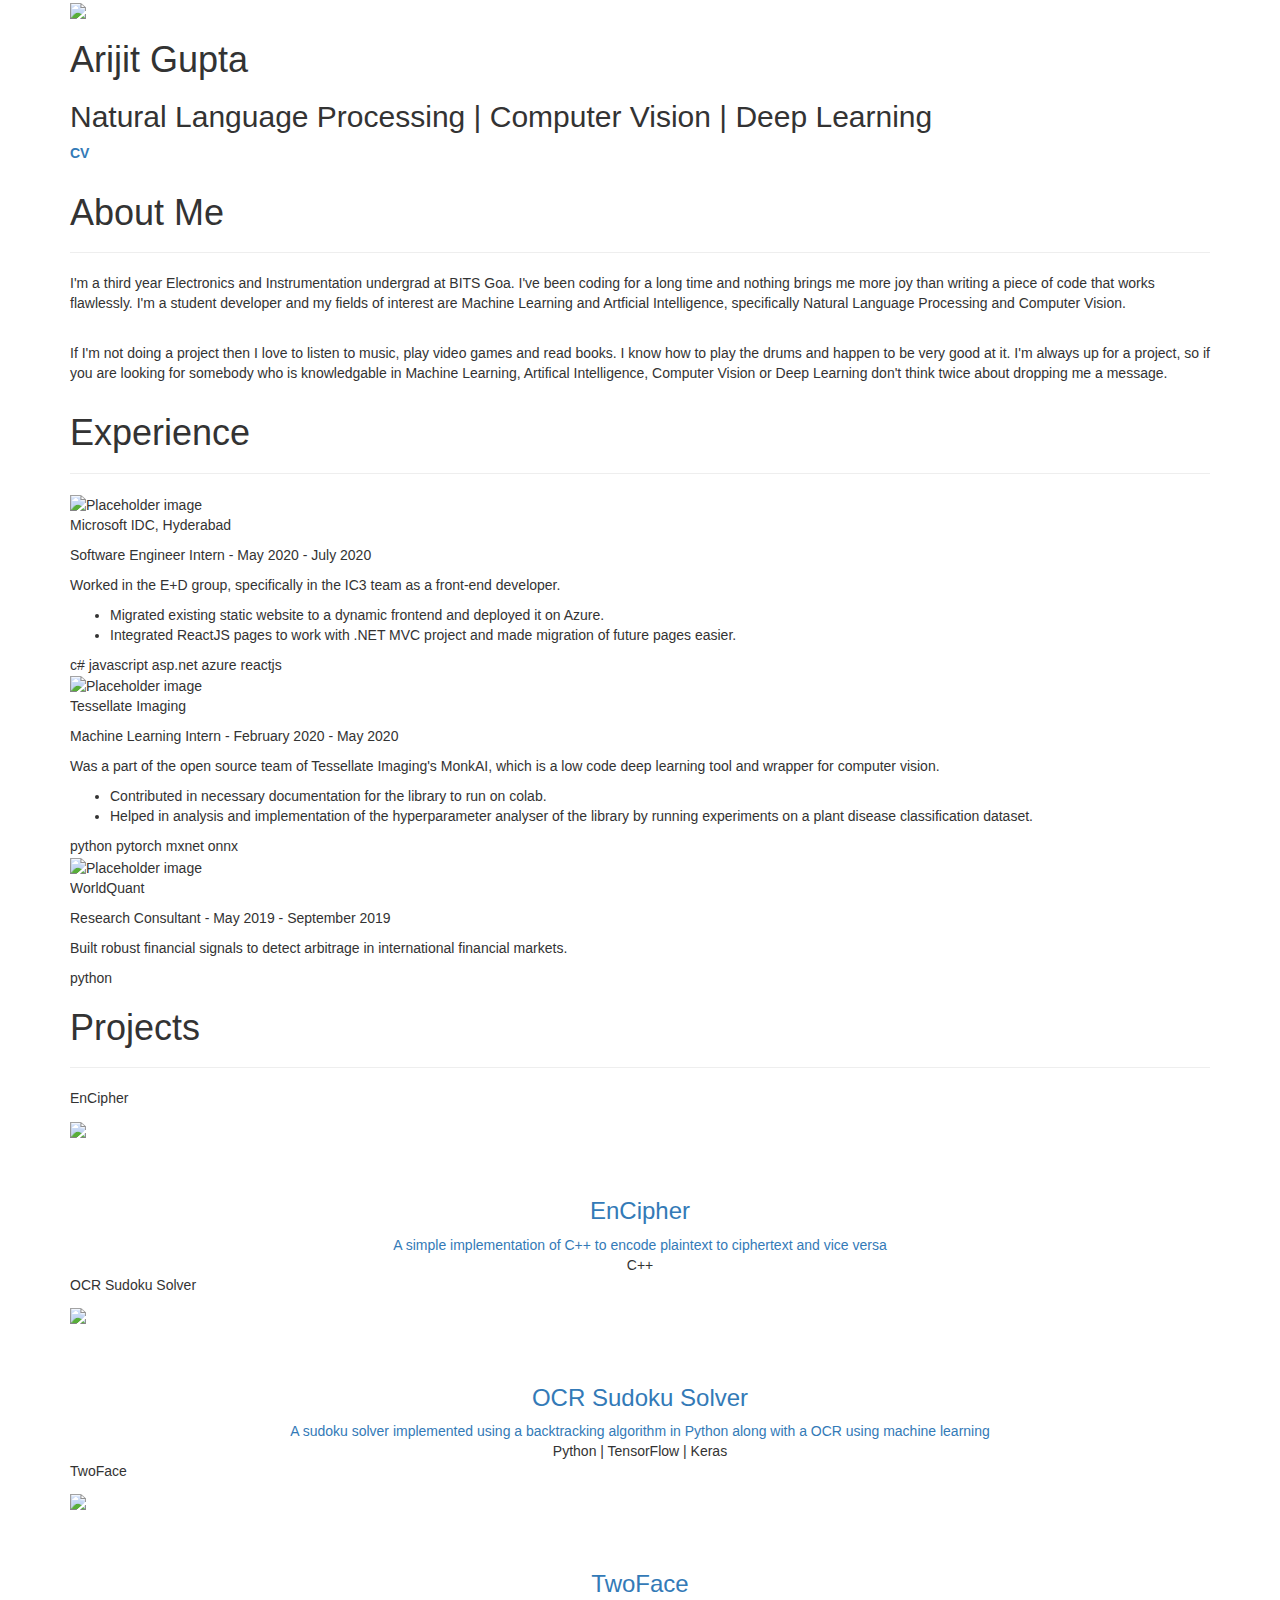
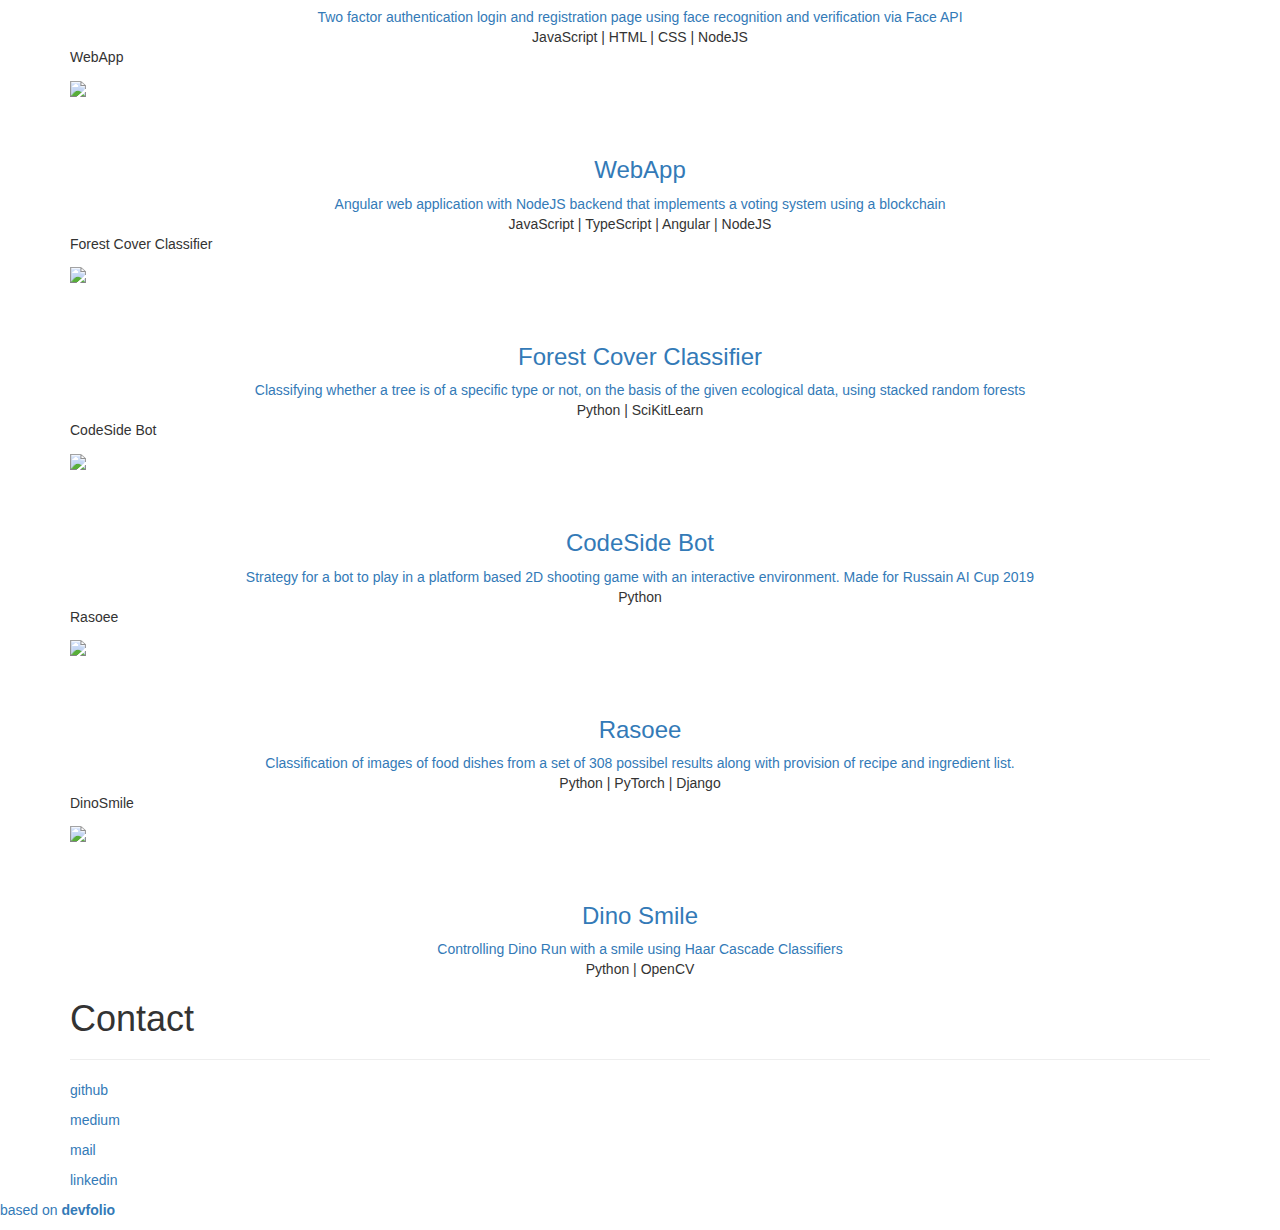
==== commit fa25735c: "Updating CV" ====
--- a/index.html
+++ b/index.html
@@ -3,362 +3,346 @@
 
 <head>
     <title>Arijit Gupta</title>
-    <meta charset="utf-8">
-    <meta name="viewport" content="width=device-width, initial-scale=1, shrink-to-fit=no">
-    <link href="https://fonts.googleapis.com/css?family=Poppins:100,200,300,400,500,600,700,800,900" rel="stylesheet">
-    <link rel="stylesheet" href="css/open-iconic-bootstrap.min.css">
-    <link rel="stylesheet" href="css/animate.css">
-    <link rel="stylesheet" href="css/owl.carousel.min.css">
-    <link rel="stylesheet" href="css/owl.theme.default.min.css">
-    <link rel="stylesheet" href="css/magnific-popup.css">
-    <link rel="stylesheet" href="css/aos.css">
-    <link rel="stylesheet" href="css/ionicons.min.css">
-    <link rel="stylesheet" href="css/flaticon.css">
-    <link rel="stylesheet" href="css/icomoon.css">
-    <link rel="stylesheet" href="css/style.css">
+    <meta name="viewport" content="width=device-width, initial-scale=1">
+    <link rel="icon" href="favicon.png" type="image/x-icon">
+    <link rel="stylesheet" href="css/main.bundle.css">
+    <link rel="stylesheet" href="css/overlay.css">
+    <link rel="stylesheet" href="https://maxcdn.bootstrapcdn.com/bootstrap/3.4.1/css/bootstrap.min.css">
+    <script src="https://kit.fontawesome.com/4e5a72c756.js"></script>
 </head>
 
-<body data-spy="scroll" data-target=".site-navbar-target" data-offset="300">
-    <nav class="navbar navbar-expand-lg navbar-dark ftco_navbar ftco-navbar-light site-navbar-target" id="ftco-navbar">
+<body>
+    <section class="hero is-primary">
+        <div class="hero-body">
+            <div class="container">
+                <div class="level">
+                    <div class="level-item has-text-centered">
+                        <figure class="image is-128x128">
+                            <img class="is-rounded" src="img/me.png">
+                        </figure>
+                    </div>
+                </div>
+                <div class="columns has-text-centered">
+                    <div class="column">
+                        <h1 class="title is-1">
+                            Arijit Gupta
+                        </h1>
+                        <h2 class="subtitle">
+                            Natural Language Processing | Computer Vision | Deep Learning
+                        </h2>
+                        <p>
+                            <a href="docs/Arijit_CV.pdf" download="Arijit_CV" class="icon has-text-light">
+                                <i class="fas fa-file-pdf"></i> <strong>CV</strong>
+                            </a>
+                        </p>
+                    </div>
+                </div>
+            </div>
+        </div>
+    </section>
+    <section class="section">
         <div class="container">
-            <a class="navbar-brand" href="index.html">Arijit</a>
-            <button class="navbar-toggler js-fh5co-nav-toggle fh5co-nav-toggle" type="button" data-toggle="collapse" data-target="#ftco-nav" aria-controls="ftco-nav" aria-expanded="false" aria-label="Toggle navigation">
-                <span class="oi oi-menu"></span> Menu
-            </button>
-            <div class="collapse navbar-collapse" id="ftco-nav">
-                <ul class="navbar-nav nav ml-auto">
-                    <li class="nav-item"><a href="#home-section" class="nav-link"><span>Home</span></a></li>
-                    <li class="nav-item"><a href="#about-section" class="nav-link"><span>About</span></a></li>
-                    <li class="nav-item"><a href="#skills-section" class="nav-link"><span>Skills</span></a></li>
-                    <li class="nav-item"><a href="#projects-section" class="nav-link"><span>Projects</span></a></li>
-                    <li class="nav-item"><a href="#contact-section" class="nav-link"><span>Contact</span></a></li>
-                </ul>
-            </div>
-        </div>
-    </nav>
-    <section id="home-section" class="hero">
-        <div class="home-slider  owl-carousel">
-            <div class="slider-item ">
-                <div class="overlay"></div>
-                <div class="container">
-                    <div class="row d-md-flex no-gutters slider-text align-items-end justify-content-end" data-scrollax-parent="true">
-                        <div class="one-third js-fullheight order-md-last img" style="background-image:url(images/bg_2.png);">
-                            <div class="overlay"></div>
-                        </div>
-                        <div class="one-forth d-flex  align-items-center ftco-animate" data-scrollax=" properties: { translateY: '70%' }">
-                            <div class="text">
-                                <span class="subheading">Hello!</span>
-                                <h1 class="mb-4 mt-3">I'm <span>Arijit Gupta</span></h1>
-                                <h2 class="mb-4">A Machine Learning and Artificial Intelligence Enthusiast</h2>
-                                <p><a href="#projects-section" class="btn btn-white btn-outline-white py-3 px-4">My projects</a></p>
-                            </div>
-                        </div>
-                    </div>
-                </div>
-            </div>
-        </div>
-        </div>
-    </section>
-    <section class="ftco-about img ftco-section ftco-no-pb" id="about-section">
+            <h1 class="title">About Me</h1>
+            <hr />
+            <p>I'm a third year Electronics and Instrumentation undergrad at BITS Goa. I've been coding for a long time and nothing brings me more joy than writing a piece of code that works flawlessly. I'm a student developer and my fields of interest are Machine Learning and Artficial Intelligence, specifically Natural Language Processing and Computer Vision.</p>
+            <br>
+            <p>If I'm not doing a project then I love to listen to music, play video games and read books. I know how to play the drums and happen to be very good at it. I'm always up for a project, so if you are looking for somebody who is knowledgable in Machine Learning, Artifical Intelligence, Computer Vision or Deep Learning don't think twice about dropping me a message.</p>
+        </div>
+    </section>
+    <section class="section">
         <div class="container">
-            <div class="row d-flex">
-                <div class="col-md-6 col-lg-5 d-flex">
-                    <div class="img-about img d-flex align-items-stretch" style="background-image:url(images/bg.jpg);">
-                        <div class="overlay"></div>
-                        <div class="img d-flex align-self-stretch align-items-center">
-                        </div>
-                    </div>
-                </div>
-                <div class="col-md-6 col-lg-7 pl-lg-5 pb-5">
-                    <div class="row justify-content-start pb-3">
-                        <div class="col-md-12 heading-section ftco-animate">
-                            <h1 class="big">About</h1>
-                            <h2 class="mb-4">About Me</h2>
-                            <p>I'm a second year Electronics and Instrumentation undergrad at BITS Goa. I've been coding for a long time and nothing brings me more joy than writing a piece of code that works flawlessly.</p>
-                            <p>I'm a student developer and my fields of interest are Machine Learning and Artficial Intelligence.</p>
-                            <p>If I'm not doing a project then I love to listen to music, play video games and read books. I know how to play the drums and happen to be very good at it.
-                            </p>
-                            <p>I'm always up for a project, so if you are looking for somebody who is knowledgable in Machine Learning, Artifical Intelligence, Computer Vision or Deep Learning don't think twice about dropping me a message.</p>
-                            <ul class="about-info mt-4 px-md-0 px-2">
-                                <li class="d-flex"><span>Name:</span> <span>Arijit Gupta</span></li>
-                                <li class="d-flex"><span>Date of birth:</span> <span>January 21, 2000</span></li>
-                                <li class="d-flex"><span>Email:</span> <span>arijitgupta2000@gmail.com</span></li>
-                            </ul>
-                        </div>
-                    </div>
-                    <div class="counter-wrap ftco-animate d-flex mt-md-3">
-                        <div class="text">
-                            <p class="mb-4">
-                                <!--<span class="number" data-number="120">0</span>
-	                <span>Projects complete</span>-->
-                            </p>
-                            <p><a href="Resume.pdf" download="Arijit_Resume" class="btn btn-primary py-3 px-3">Download Resume</a></p>
-                        </div>
-                    </div>
-                </div>
-            </div>
-        </div>
-        <section class="ftco-section" id="skills-section">
-            <div class="container">
-                <div class="row justify-content-center pb-5">
-                    <div class="col-md-12 heading-section text-center ftco-animate">
-                        <h1 class="big big-2">Skills</h1>
-                        <h2 class="mb-4">My Skills</h2>
-                        <p>A rough idea of what I'm knowledgable in</p>
-                    </div>
-                </div>
-                <div class="row">
-                    <div class="col-md-6 animate-box">
-                        <div class="progress-wrap ftco-animate">
-                            <h3>Python</h3>
-                            <div class="progress">
-                                <div class="progress-bar color-1" role="progressbar" aria-valuenow="90" aria-valuemin="0" aria-valuemax="100" style="width:90%">
-                                    <span>90%</span>
-                                </div>
-                            </div>
-                        </div>
-                    </div>
-                    <div class="col-md-6 animate-box">
-                        <div class="progress-wrap ftco-animate">
-                            <h3>C++</h3>
-                            <div class="progress">
-                                <div class="progress-bar color-2" role="progressbar" aria-valuenow="95" aria-valuemin="0" aria-valuemax="100" style="width:95%">
-                                    <span>95%</span>
-                                </div>
-                            </div>
-                        </div>
-                    </div>
-                    <div class="col-md-6 animate-box">
-                        <div class="progress-wrap ftco-animate">
-                            <h3>C</h3>
-                            <div class="progress">
-                                <div class="progress-bar color-3" role="progressbar" aria-valuenow="85" aria-valuemin="0" aria-valuemax="100" style="width:85%">
-                                    <span>85%</span>
-                                </div>
-                            </div>
-                        </div>
-                    </div>
-                    <div class="col-md-6 animate-box">
-                        <div class="progress-wrap ftco-animate">
-                            <h3>TypeScript</h3>
-                            <div class="progress">
-                                <div class="progress-bar color-4" role="progressbar" aria-valuenow="75" aria-valuemin="0" aria-valuemax="100" style="width:75%">
-                                    <span>75%</span>
-                                </div>
-                            </div>
-                        </div>
-                    </div>
-                    <div class="col-md-6 animate-box">
-                        <div class="progress-wrap ftco-animate">
-                            <h3>JavaScript</h3>
-                            <div class="progress">
-                                <div class="progress-bar color-5" role="progressbar" aria-valuenow="70" aria-valuemin="0" aria-valuemax="100" style="width:70%">
-                                    <span>70%</span>
-                                </div>
-                            </div>
-                        </div>
-                    </div>
-                    <div class="col-md-6 animate-box">
-                        <div class="progress-wrap ftco-animate">
-                            <h3>HTML5</h3>
-                            <div class="progress">
-                                <div class="progress-bar color-5" role="progressbar" aria-valuenow="80" aria-valuemin="0" aria-valuemax="100" style="width:80%">
-                                    <span>80%</span>
-                                </div>
-                            </div>
-                        </div>
-                    </div>
-                    <div class="col-md-6 animate-box">
-                        <div class="progress-wrap ftco-animate">
-                            <h3>ReactJS</h3>
-                            <div class="progress">
-                                <div class="progress-bar color-5" role="progressbar" aria-valuenow="75" aria-valuemin="0" aria-valuemax="100" style="width:75%">
-                                    <span>75%</span>
-                                </div>
-                            </div>
-                        </div>
-                    </div>
-                </div>
-            </div>
-        </section>
-        <section class="ftco-section ftco-project" id="projects-section">
-            <div class="container">
-                <div class="row justify-content-center pb-5">
-                    <div class="col-md-12 heading-section text-center ftco-animate">
-                        <h1 class="big big-2">Projects</h1>
-                        <h2 class="mb-4">My Projects</h2>
-                        <p>Various projects that I have worked on or am working on</p>
-                    </div>
-                </div>
-                <div class="row">
-                    <div class="col-md-6">
-                        <div class="project img ftco-animate d-flex justify-content-center align-items-center" style="background-image: url(images/encipher.jpg);">
-                            <div class="overlay"></div>
-                            <div class="text text-center p-4">
-                                <h3><a href="https://github.com/arijitgupta42/encipherCPP">EnCipher</a></h3>
-                                <a>A simple implementation of C++ to encode plaintext to ciphertext and vice versa</a><br>
-                                <span>C++</span>
-                            </div>
-                        </div>
-                    </div>
-                    <div class="col-md-6">
-                        <div class="project img ftco-animate d-flex justify-content-center align-items-center" style="background-image: url(images/sudoku.jpg);">
-                            <div class="overlay"></div>
-                            <div class="text text-center p-4">
-                                <h3><a href="https://github.com/arijitgupta42/OCR-Sudoku-Solver">OCR Sudoku Solver</a></h3>
-                                <a>A sudoku solver implemented using a backtracking algorithm in Python along with a OCR using machine learning</a><br>
-                                <span>Python | TensorFlow | Keras</span>
-                            </div>
-                        </div>
-                    </div>
-                    <div class="col-md-6">
-                        <div class="project img ftco-animate d-flex justify-content-center align-items-center" style="background-image: url(images/facelogin.jpg);">
-                            <div class="overlay"></div>
-                            <div class="text text-center p-4">
-                                <h3><a href="https://github.com/arijitgupta42/TwoFace">TwoFace</a></h3>
-                                <a>Two factor authentication login and registration page using face recognition and verification via Face API</a><br>
-                                <span>JavaScript | HTML | CSS | NodeJS</span>
-                            </div>
-                        </div>
-                    </div>
-                    <div class="col-md-6">
-                        <div class="project img ftco-animate d-flex justify-content-center align-items-center" style="background-image: url(images/webapp.jpg);">
-                            <div class="overlay"></div>
-                            <div class="text text-center p-4">
-                                <h3><a href="https://github.com/arijitgupta42/WebApp">WebApp</a></h3>
-                                <a>Angular web application with NodeJS backend that implements a polling system using a blockchain</a><br>
-                                <span><a>JavaScript | TypeScript | Angular | NodeJS</a></span>
-                            </div>
-                        </div>
-                    </div>
-                    <div class="col-md-6">
-                        <div class="project img ftco-animate d-flex justify-content-center align-items-center" style="background-image: url(images/forestcover.jpg);">
-                            <div class="overlay"></div>
-                            <div class="text text-center p-4">
-                                <h3><a href="https://github.com/arijitgupta42/Forest-Cover-Classification">Forest Cover Classifier</a></h3>
-                                <a>Classifying whether a tree is of a specific type or not, on the basis of the given ecological data, using stacked random forests</a><br>
-                                <span><a>Python | SciKitLearn</a></span>
-                            </div>
-                        </div>
-                    </div>
-                    <div class="col-md-6">
-                        <div class="project img ftco-animate d-flex justify-content-center align-items-center" style="background-image: url(images/raic.jpeg);">
-                            <div class="overlay"></div>
-                            <div class="text text-center p-4">
-                                <h3><a href="https://github.com/arijitgupta42/RAIC-2019">CodeSide Bot</a></h3>
-                                <a>Strategy for a bot to play in a platform based 2-D shooting game with an interactive environment. Made for Russain AI Cup 2019</a><br>
-                                <span><a>Python</a></span>
-                            </div>
-                        </div>
-                    </div>
-                    <div class="col-md-6">
-                        <div class="project img ftco-animate d-flex justify-content-center align-items-center" style="background-image: url(images/hemorrhage.jpg);">
-                            <div class="overlay"></div>
-                            <div class="text text-center p-4">
-                                <h3><a href="https://github.com/arijitgupta42/RSNA-Intracranial-Hemorrhage-Detection">Intracranial Hemorrhage</a></h3>
-                                <a>Detecting and classifiying out of 6 types of Intracranial Hemorrhage from brain CT scans</a><br>
-                                <span><a>Python | PyTorch</a></span>
-                            </div>
-                        </div>
-                    </div>
-                    <div class="col-md-6">
-                        <div class="project img ftco-animate d-flex justify-content-center align-items-center" style="background-image: url(images/dinosmile.jpg);">
-                            <div class="overlay"></div>
-                            <div class="text text-center p-4">
-                                <h3><a href=https://github.com/arijitgupta42/DinoSmile>Dino Smile</a> </h3> <a>Controlling Dino Run with a smile using Haar Cascade Classifiers</a><br>
-                                    <span><a>Python | OpenCV</a></span>
-                            </div>
-                        </div>
-                    </div>
-                </div>
-            </div>
-        </section>
-        <section class="ftco-section contact-section ftco-no-pb" id="contact-section">
-            <div class="container">
-                <div class="row justify-content-center mb-5 pb-3">
-                    <div class="col-md-7 heading-section text-center ftco-animate">
-                        <h1 class="big big-2">Contact</h1>
-                        <h2 class="mb-4">Contact Me</h2>
-                        <p>I'm always ready to do any sort of work in Artificial Intelligence</p>
-                    </div>
-                </div>
-                <div class=" container col-md-6 col-lg-3 d-flex ftco-animate">
-                    <div class="align-self-stretch box p-4 text-center">
-                        <div class="icon d-flex align-items-center justify-content-center">
-                            <span class="icon-phone2"></span>
-                        </div>
-                        <h3 class="mb-4">Contact Number</h3>
-                        <p><a href="tel://+918800750691">+91 88007 50691</a></p>
-                    </div>
-                </div>
-                <div class=" container col-md-6 col-lg-3 d-flex ftco-animate">
-                    <div class="align-self-stretch box p-4 text-center">
-                        <div class="icon d-flex align-items-center justify-content-center">
-                            <span class="icon-paper-plane"></span>
-                        </div>
-                        <h3 class="mb-4">Email Address</h3>
-                        <p><a href="mailto:arijitgupta2000@gmail.com">arijitgupta2000@gmail.com</a></p>
-                    </div>
-                </div>
-                <div class="container col-md-6 d-flex">
-                    <div class="img" style="background-image: url(images/bg.jpg);"></div>
-                </div>
-            </div>
-            </div>
-        </section>
-        <footer class="ftco-footer ftco-section">
-            <div class="container">
-                <div class="row mb-5">
-                    <div class="col-md">
-                        <div class="ftco-footer-widget mb-4">
-                            <h2 class="ftco-heading-2">About</h2>
-                            <p>I'm a second year Electronics and Instrumentation undergrad at BITS Goa. I've been coding for a long time and nothing brings me more joy than writing a piece of code that works flawlessly.</p>
-                            <ul class="ftco-footer-social list-unstyled float-md-left float-lft mt-5">
-                                <li class="ftco-animate"><a href="https://twitter.com/ArijitG42759309"><span class="icon-twitter"></span></a></li>
-                                <li class="ftco-animate"><a href="https://facebook.com/arijit.gupta.42"><span class="icon-facebook"></span></a></li>
-                                <li class="ftco-animate"><a href="https://github.com/arijitgupta42"><span class="icon-github"></span></a></li>
-                            </ul>
-                        </div>
-                    </div>
-                    <div class="col-md">
-                        <div class="ftco-footer-widget mb-4 ml-md-4">
-                            <h2 class="ftco-heading-2">Links</h2>
-                            <ul class="list-unstyled">
-                                <li><a href="#home-section"><span class="icon-long-arrow-right mr-2"></span>Home</a></li>
-                                <li><a href="#about-section"><span class="icon-long-arrow-right mr-2"></span>About</a></li>
-                                <li><a href="#projects-section"><span class="icon-long-arrow-right mr-2"></span>Projects</a></li>
-                                <li><a href="#contact-section"><span class="icon-long-arrow-right mr-2"></span>Contact</a></li>
-                            </ul>
-                        </div>
-                    </div>
-                    <p>
-                        <!-- Link back to Colorlib can't be removed. Template is licensed under CC BY 3.0. -->
-                        Copyright &copy;<script>
-                        document.write(new Date().getFullYear());
-                        </script> All rights reserved | This template is made with <i class="icon-heart color-danger" aria-hidden="true"></i> by <a href="https://colorlib.com" target="_blank">Colorlib</a>
-                        <!-- Link back to Colorlib can't be removed. Template is licensed under CC BY 3.0. -->
-                    </p>
-                </div>
-            </div>
-            </div>
-        </footer>
-        <!-- loader -->
-        <div id="ftco-loader" class="show fullscreen"><svg class="circular" width="48px" height="48px">
-                <circle class="path-bg" cx="24" cy="24" r="22" fill="none" stroke-width="4" stroke="#eeeeee" />
-                <circle class="path" cx="24" cy="24" r="22" fill="none" stroke-width="4" stroke-miterlimit="10" stroke="#F96D00" /></svg></div>
-        <script src="js/jquery.min.js"></script>
-        <script src="js/jquery-migrate-3.0.1.min.js"></script>
-        <script src="js/popper.min.js"></script>
-        <script src="js/bootstrap.min.js"></script>
-        <script src="js/jquery.easing.1.3.js"></script>
-        <script src="js/jquery.waypoints.min.js"></script>
-        <script src="js/jquery.stellar.min.js"></script>
-        <script src="js/owl.carousel.min.js"></script>
-        <script src="js/jquery.magnific-popup.min.js"></script>
-        <script src="js/aos.js"></script>
-        <script src="js/jquery.animateNumber.min.js"></script>
-        <script src="js/scrollax.min.js"></script>
-        <script src="js/main.js"></script>
+            <h1 class="title">Experience</h1>
+            <hr />
+            <div class="card">
+                <div class="card-content">
+                    <div class="media">
+                        <div class="media-left">
+                            <img src="img/mslogo.jpg" alt="Placeholder image" width="128" height="48">
+                        </div>
+                        <div class="media-content">
+                            <p class="title is-4">Microsoft IDC, Hyderabad</p>
+                            <p class="subtitle is-6">Software Engineer Intern - <time datetime="2018-1">May 2020</time> - <time datetime="2019-9">July 2020</time> </p>
+                        </div>
+                    </div>
+                    <div class="content">
+                        <p>Worked in the E+D group, specifically in the IC3 team as a front-end developer.</p>
+                        <ul>
+                            <li>Migrated existing static website to a dynamic frontend and deployed it on Azure.</li>
+                            <li>Integrated ReactJS pages to work with .NET MVC project and made migration of future pages easier.</li>
+                        </ul>
+                        <div class="tags">
+                            <span class="tag">c#</span>
+                            <span class="tag">javascript</span>
+                            <span class="tag">asp.net</span>
+                            <span class="tag">azure</span>
+                            <span class="tag">reactjs</span>
+                        </div>
+                    </div>
+                </div>
+            </div>
+            <div class="card card-gap">
+                <div class="card-content">
+                    <div class="media">
+                        <div class="media-left">
+                            <img src="img/tessellate-logo.png" alt="Placeholder image" width="128" height="64">
+                        </div>
+                        <div class="media-content">
+                            <p class="title is-4">Tessellate Imaging</p>
+                            <p class="subtitle is-6">Machine Learning Intern - <time datetime="2018-1">February 2020</time> - <time datetime="2017-9">May 2020</time></p>
+                        </div>
+                    </div>
+                    <div class="content">
+                        <p>Was a part of the open source team of Tessellate Imaging's MonkAI, which is a low code deep learning tool and wrapper for computer vision.</p>
+                        <ul>
+                            <li>Contributed in necessary documentation for the library to run on colab.</li>
+                            <li>Helped in analysis and implementation of the hyperparameter analyser of the library by running experiments on a plant disease classification dataset.</li>
+                        </ul>
+                        <div class="tags">
+                            <span class="tag">python</span>
+                            <span class="tag">pytorch</span>
+                            <span class="tag">mxnet</span>
+                            <span class="tag">onnx</span>
+                        </div>
+                    </div>
+                </div>
+            </div>
+            <div class="card card-gap">
+                <div class="card-content">
+                    <div class="media">
+                        <div class="media-left">
+                            <img src="img/wq-logo.png" alt="Placeholder image" width="128" height="48">
+                        </div>
+                        <div class="media-content">
+                            <p class="title is-4">WorldQuant</p>
+                            <p class="subtitle is-6">Research Consultant - <time datetime="2018-1">May 2019</time> - <time datetime="2019-9">September 2019</time> </p>
+                        </div>
+                    </div>
+                    <div class="content">
+                        <p>Built robust financial signals to detect arbitrage in international financial markets.</p>
+                        <div class="tags">
+                            <span class="tag">python</span>
+                        </div>
+                    </div>
+                </div>
+            </div>
+        </div>
+    </section>
+    <section class="section">
+        <div class="container">
+            <h1 class="title">Projects</h1>
+            <hr />
+            <div class="tile is-ancestor">
+                <div class="tile is-vertical is-12">
+                    <div class="tile">
+                        <div class="tile is-parent">
+                            <article class="tile is-child notification">
+                                <p class="title">EnCipher</p>
+                                <div class='overlaycontainer'>
+                                    <figure class="image is-3by2">
+                                        <img src="img/encipher.jpg">
+                                    </figure>
+                                    <div class="overlay">
+                                        <div class="text text-center p-4">
+                                            <br><br>
+                                            <h3><a href="https://github.com/arijitgupta42/encipherCPP">EnCipher</a></h3>
+                                            <a>A simple implementation of C++ to encode plaintext to ciphertext and vice versa</a><br>
+                                            <span>C++</span>
+                                        </div>
+                                    </div>
+                                </div>
+                            </article>
+                        </div>
+                        <div class="tile is-parent">
+                            <article class="tile is-child notification">
+                                <p class="title">OCR Sudoku Solver</p>
+                                <div class='overlaycontainer'>
+                                    <figure class="image is-3by2">
+                                        <img src="img/sudoku.jpg">
+                                    </figure>
+                                    <div class="overlay">
+                                        <div class="text text-center p-4">
+                                            <br><br>
+                                            <h3><a href="https://github.com/arijitgupta42/OCR-Sudoku-Solver">OCR Sudoku Solver</a></h3>
+                                            <a>A sudoku solver implemented using a backtracking algorithm in Python along with a OCR using machine learning</a><br>
+                                            <span>Python | TensorFlow | Keras</span>
+                                        </div>
+                                    </div>
+                                </div>
+                            </article>
+                        </div>
+                        <div class="tile is-parent">
+                            <article class="tile is-child notification">
+                                <p class="title">TwoFace</p>
+                                <div class='overlaycontainer'>
+                                    <figure class="image is-3by2">
+                                        <img src="img/facelogin.jpg">
+                                    </figure>
+                                    <div class="overlay">
+                                        <div class="text text-center p-4">
+                                            <br><br>
+                                            <h3><a href="https://github.com/arijitgupta42/TwoFace">TwoFace</a></h3>
+                                            <a>Two factor authentication login and registration page using face recognition and verification via Face API</a><br>
+                                            <span>JavaScript | HTML | CSS | NodeJS</span>
+                                        </div>
+                                    </div>
+                                </div>
+                            </article>
+                        </div>
+                    </div>
+                </div>
+            </div>
+            <div class="tile is-ancestor">
+                <div class="tile is-vertical is-12">
+                    <div class="tile">
+                        <div class="tile is-parent">
+                            <article class="tile is-child notification">
+                                <p class="title">WebApp</p>
+                                <div class='overlaycontainer'>
+                                    <figure class="image is-3by2">
+                                        <img src="img/webapp.jpg">
+                                    </figure>
+                                    <div class="overlay">
+                                        <div class="text text-center p-4">
+                                            <br><br>
+                                            <h3><a href="https://github.com/arijitgupta42/WebApp">WebApp</a></h3>
+                                            <a>Angular web application with NodeJS backend that implements a voting system using a blockchain</a><br>
+                                            <span>JavaScript | TypeScript | Angular | NodeJS</span>
+                                        </div>
+                                    </div>
+                                </div>
+                            </article>
+                        </div>
+                        <div class="tile is-parent">
+                            <article class="tile is-child notification">
+                                <p class="title">Forest Cover Classifier</p>
+                                <div class='overlaycontainer'>
+                                    <figure class="image is-3by2">
+                                        <img src="img/forestcover.jpg">
+                                    </figure>
+                                    <div class="overlay">
+                                        <div class="text text-center p-4">
+                                            <br><br>
+                                            <h3><a href="https://github.com/arijitgupta42/Forest-Cover-Classification">Forest Cover Classifier</a></h3>
+                                            <a>Classifying whether a tree is of a specific type or not, on the basis of the given ecological data, using stacked random forests</a><br>
+                                            <span>Python | SciKitLearn</span>
+                                        </div>
+                                    </div>
+                                </div>
+                            </article>
+                        </div>
+                        <div class="tile is-parent">
+                            <article class="tile is-child notification">
+                                <p class="title">CodeSide Bot</p>
+                                <div class='overlaycontainer'>
+                                    <figure class="image is-3by2">
+                                        <img src="img/raic.jpeg">
+                                    </figure>
+                                    <div class="overlay">
+                                        <div class="text text-center p-4">
+                                            <br><br>
+                                            <h3><a href="https://github.com/arijitgupta42/RAIC-2019">CodeSide Bot</a></h3>
+                                            <a>Strategy for a bot to play in a platform based 2D shooting game with an interactive environment. Made for Russain AI Cup 2019</a><br>
+                                            <span>Python</span>
+                                        </div>
+                                    </div>
+                                </div>
+                            </article>
+                        </div>
+                    </div>
+                </div>
+            </div>
+            <div class="tile is-ancestor">
+                <div class="tile is-vertical is-8">
+                    <div class="tile">
+                        <div class="tile is-parent">
+                            <article class="tile is-child notification">
+                                <p class="title">Rasoee</p>
+                                <div class='overlaycontainer'>
+                                    <figure class="image is-3by2">
+                                        <img src="img/rasoee.svg">
+                                    </figure>
+                                    <div class="overlay">
+                                        <div class="text text-center p-4">
+                                            <br><br>
+                                            <h3><a href="https://github.com/arijitgupta42/Rasoee">Rasoee</a></h3>
+                                            <a>Classification of images of food dishes from a set of 308 possibel results along with provision of recipe and ingredient list.</a><br>
+                                            <span>Python | PyTorch | Django</span>
+                                        </div>
+                                    </div>
+                                </div>
+                            </article>
+                        </div>
+                        <div class="tile is-parent">
+                            <article class="tile is-child notification">
+                                <p class="title">DinoSmile</p>
+                                <div class='overlaycontainer'>
+                                    <figure class="image is-5by3">
+                                        <img src="img/dinosmile.jpg">
+                                    </figure>
+                                    <div class="overlay">
+                                        <div class="text text-center p-4">
+                                            <br><br>
+                                            <h3><a href=https://github.com/arijitgupta42/DinoSmile>Dino Smile</a> </h3> <a>Controlling Dino Run with a smile using Haar Cascade Classifiers</a><br>
+                                                <span>Python | OpenCV</span>
+                                        </div>
+                                    </div>
+                                </div>
+                            </article>
+                        </div>
+                    </div>
+                </div>
+            </div>
+        </div>
+    </section>
+    <section class="section">
+        <div class="container">
+            <h1 class="title">Contact</h1>
+            <hr />
+            <nav class="level">
+                <div class="level-item has-text-centered">
+                    <div>
+                        <a href="https://github.com/arijitgupta42" class="icon is-large">
+                            <i class="fab fa-2x fa-github"></i>
+                        </a>
+                        <p class="heading"><a href="https://github.com/arijitgupta42">github</a></p>
+                    </div>
+                </div>
+                <div class="level-item has-text-centered">
+                    <div>
+                        <a href="https://medium.com/@arijitgupta42" class="icon is-large">
+                            <i class="fa fa-2x fa-medium"></i>
+                        </a>
+                        <p class="heading"><a href="https://medium.com/@arijitgupta42">medium</a></p>
+                    </div>
+                </div>
+                <div class="level-item has-text-centered">
+                    <div>
+                        <a href="mailto:arijitgupta2000@gmail.com" class="icon is-large">
+                            <i class="fas fa-2x fa-envelope"></i>
+                        </a>
+                        <p class="heading"><a href="mailto:arijitgupta2000@gmail.com">mail</a></p>
+                    </div>
+                </div>
+                <div class="level-item has-text-centered">
+                    <div>
+                        <a href="https://www.linkedin.com/in/arijitgupta42" class="icon is-large">
+                            <i class="fab fa-2x fa-linkedin-in"></i>
+                        </a>
+                        <p class="heading"><a href="https://www.linkedin.com/in/arijitgupta42">linkedin</a></p>
+                    </div>
+                </div>
+            </nav>
+        </div>
+    </section>
+    <footer class="footer">
+        <div class="content has-text-centered">
+            <p>
+                <a href="https://github.com/mmacneil/devfolio" target="_blank" class="has-text-primary">
+                    based on <i class="fab fa-github"></i><strong> devfolio</strong></a>
+            </p>
+        </div>
+    </footer>
+    <script src="js/bundle.js"></script>
 </body>
 
 </html>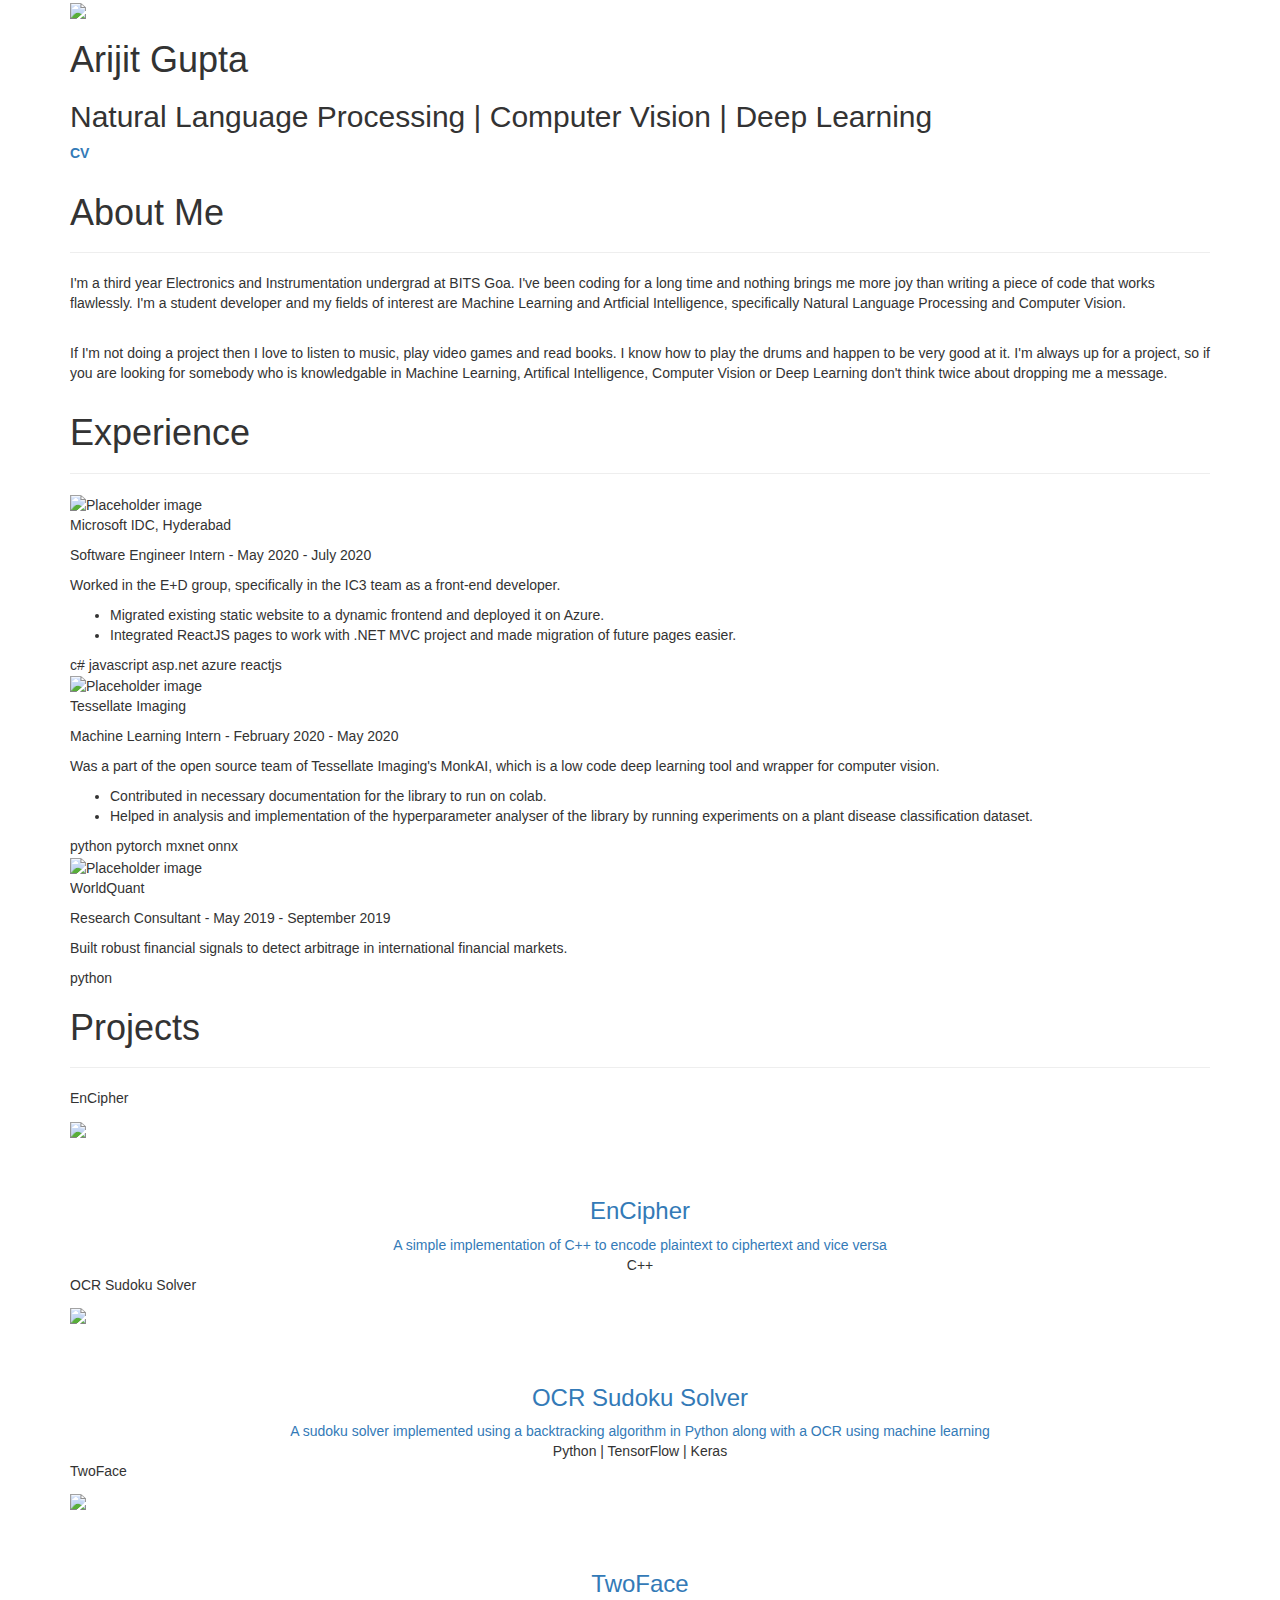
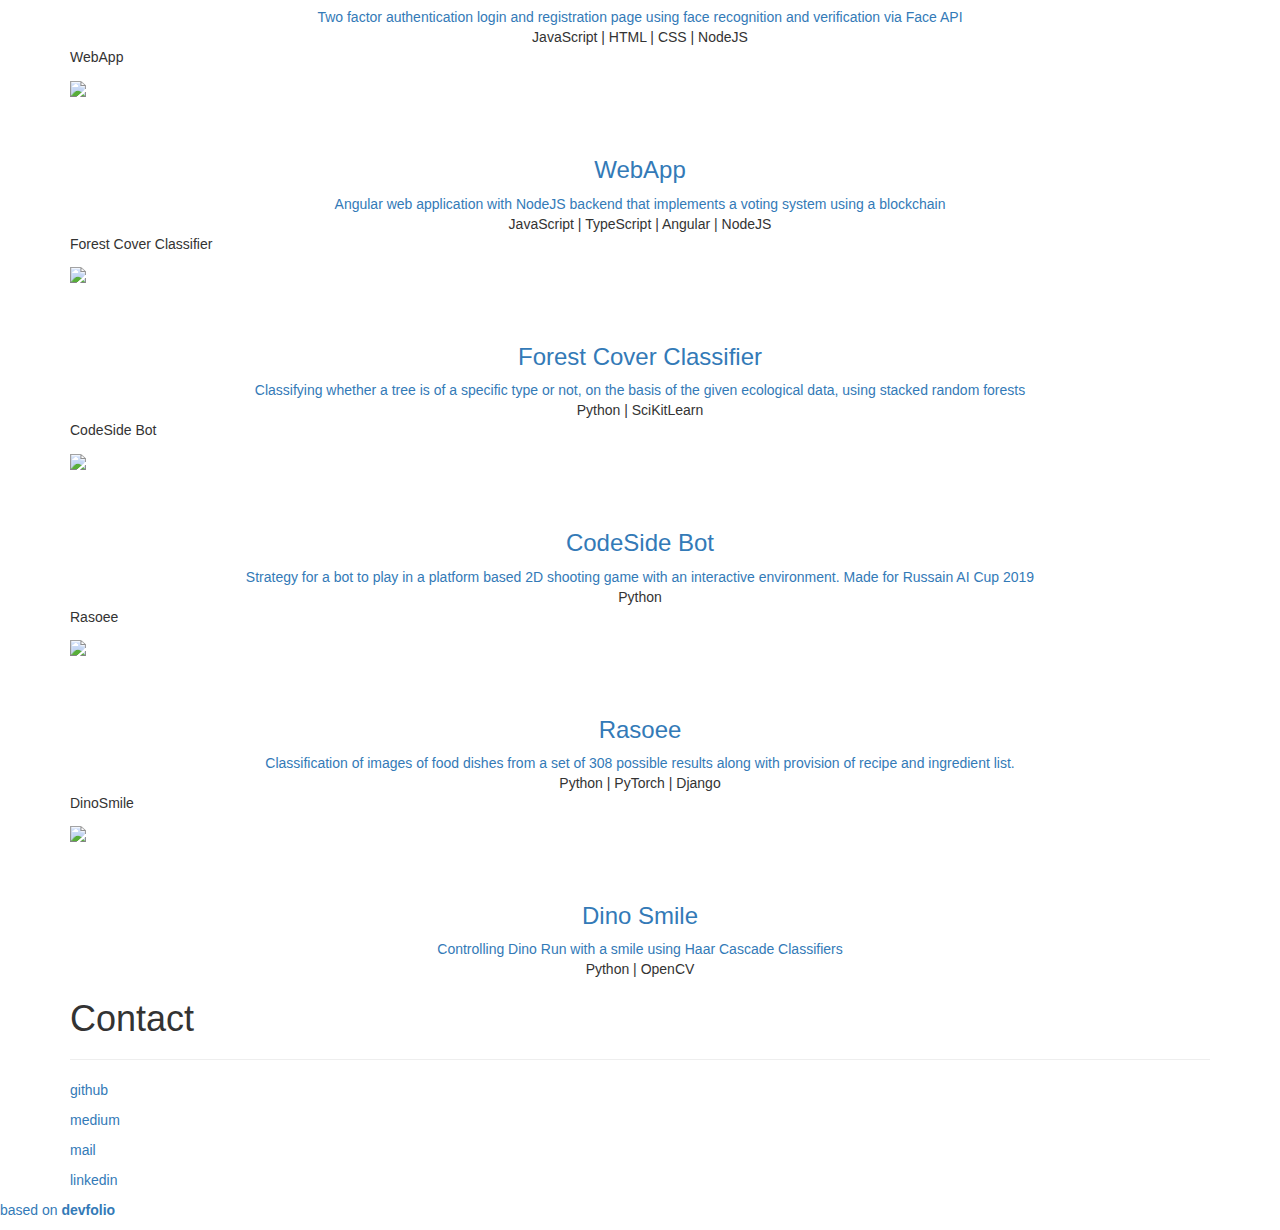
==== commit ecefe7e0: "fixed typo" ====
--- a/index.html
+++ b/index.html
@@ -31,7 +31,7 @@
                             Natural Language Processing | Computer Vision | Deep Learning
                         </h2>
                         <p>
-                            <a href="docs/Arijit_CV.pdf" download="Arijit_CV" class="icon has-text-light">
+                            <a href="/docs/Arijit_CV.pdf" class="icon has-text-light">
                                 <i class="fas fa-file-pdf"></i> <strong>CV</strong>
                             </a>
                         </p>
@@ -265,7 +265,7 @@
                                         <div class="text text-center p-4">
                                             <br><br>
                                             <h3><a href="https://github.com/arijitgupta42/Rasoee">Rasoee</a></h3>
-                                            <a>Classification of images of food dishes from a set of 308 possibel results along with provision of recipe and ingredient list.</a><br>
+                                            <a>Classification of images of food dishes from a set of 308 possible results along with provision of recipe and ingredient list.</a><br>
                                             <span>Python | PyTorch | Django</span>
                                         </div>
                                     </div>
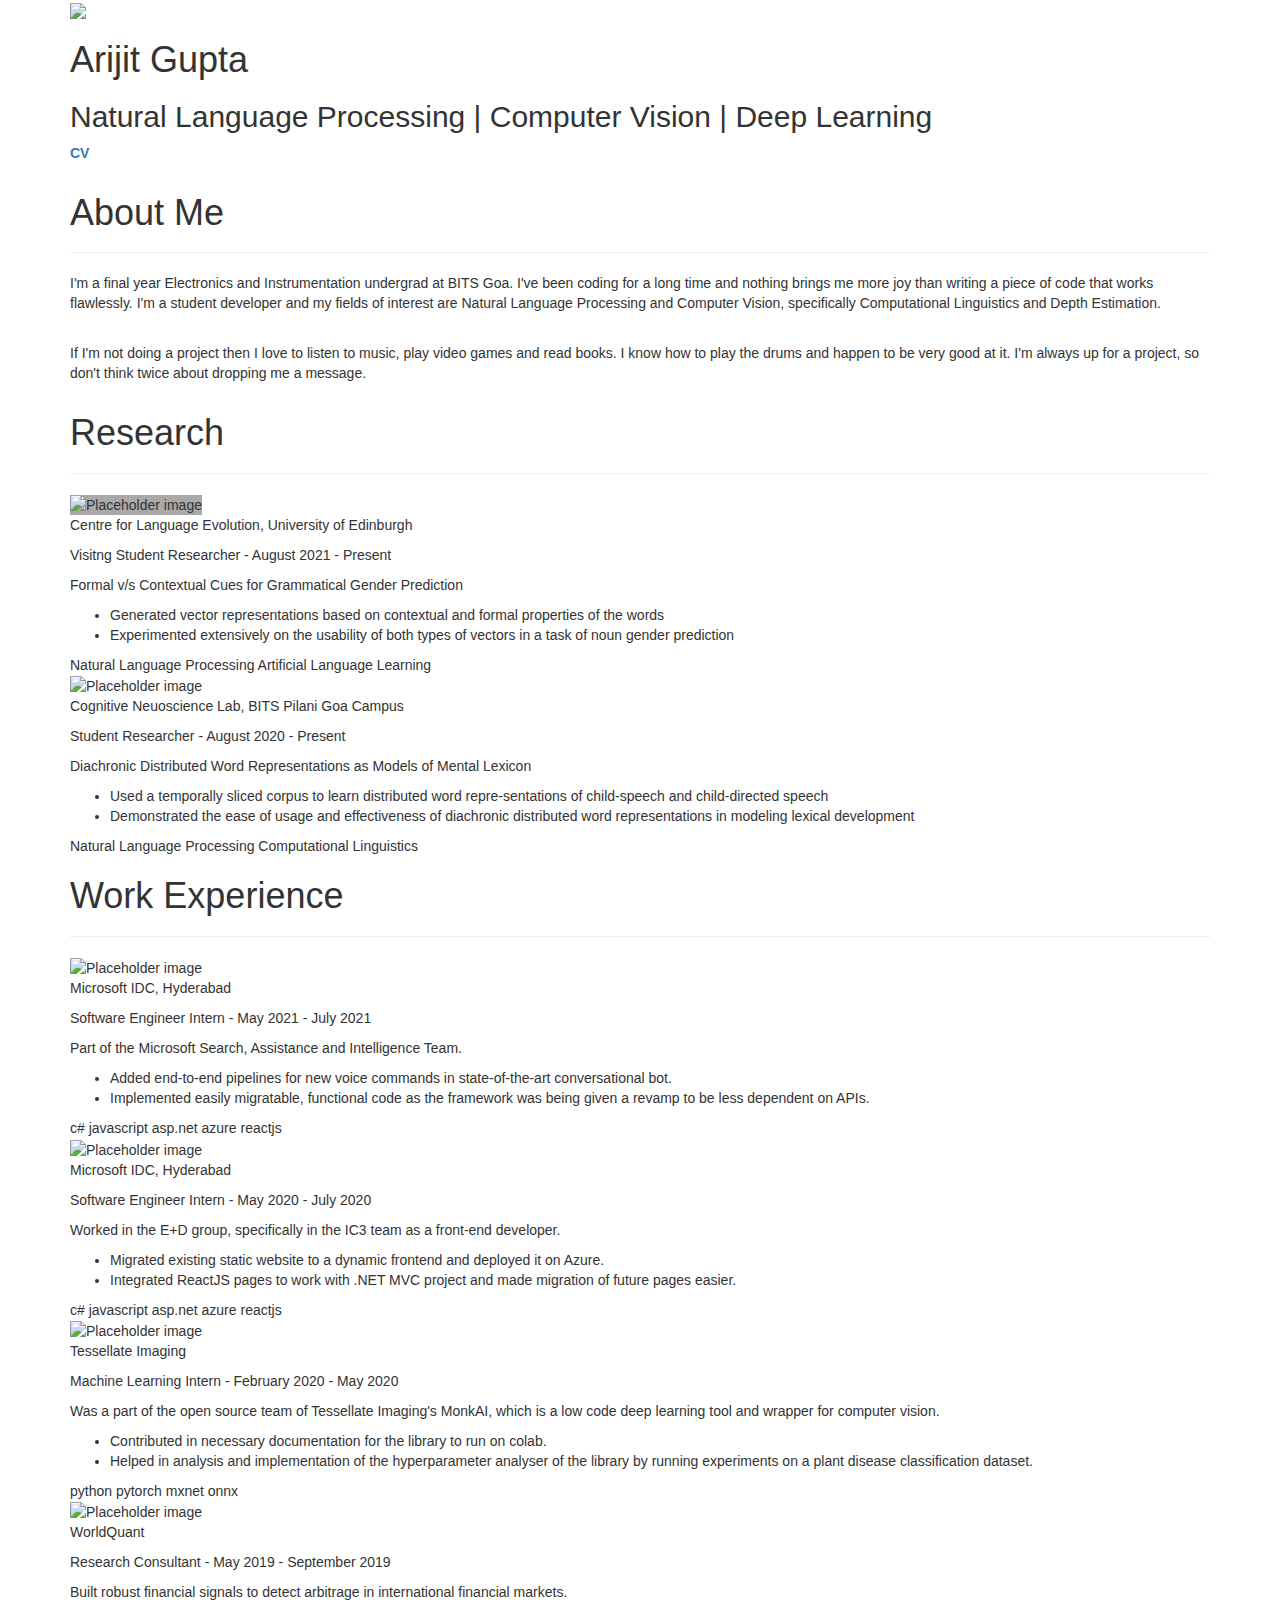
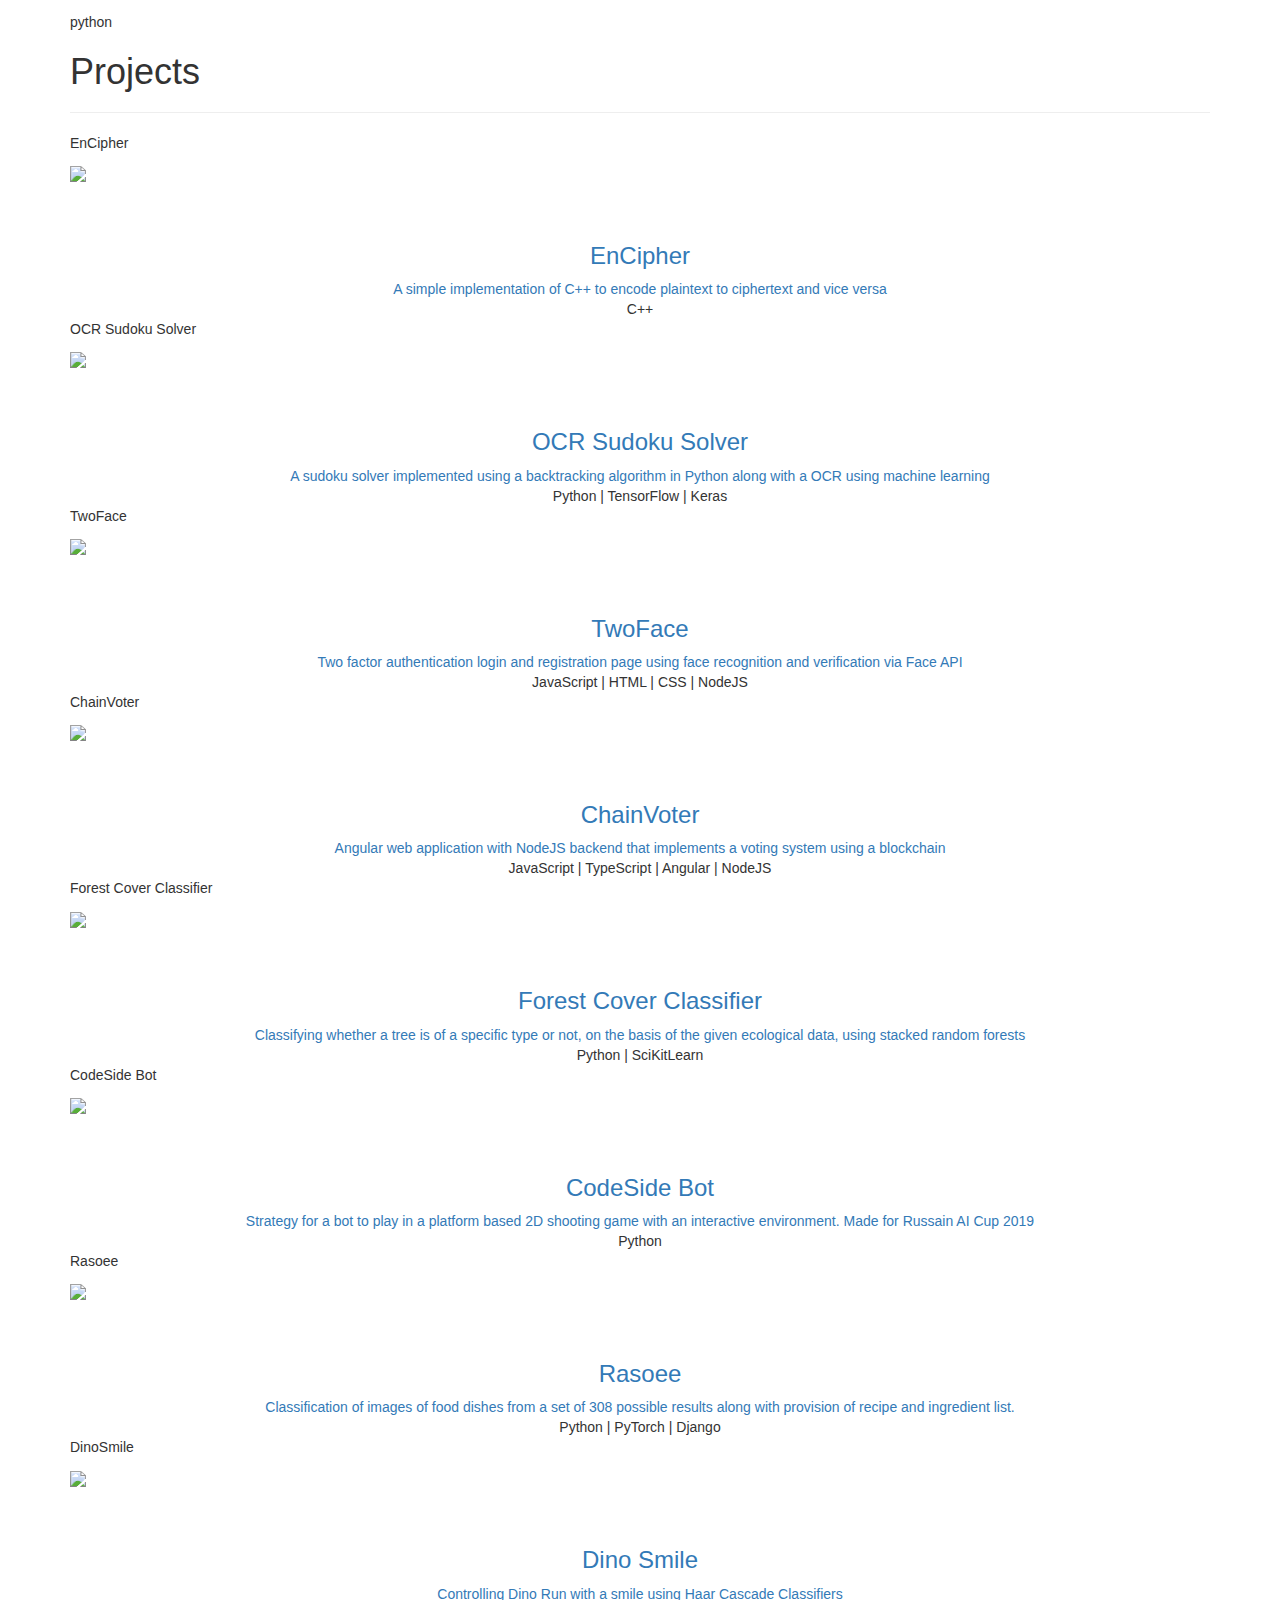
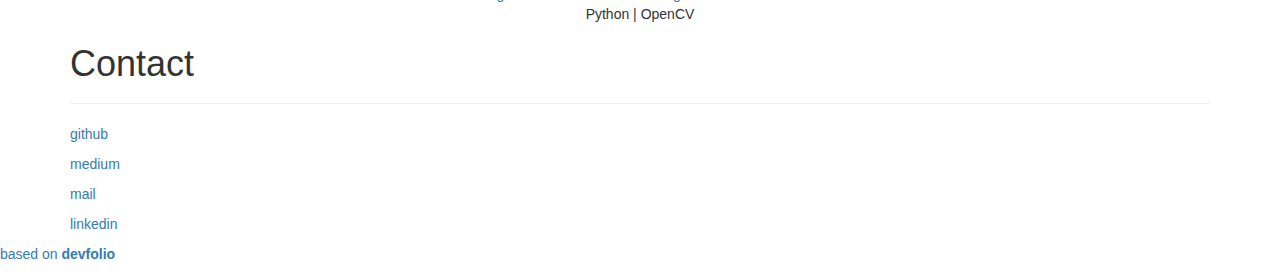
==== commit 165efcc7: "Updating logo" ====
--- a/index.html
+++ b/index.html
@@ -44,16 +44,101 @@
         <div class="container">
             <h1 class="title">About Me</h1>
             <hr />
-            <p>I'm a third year Electronics and Instrumentation undergrad at BITS Goa. I've been coding for a long time and nothing brings me more joy than writing a piece of code that works flawlessly. I'm a student developer and my fields of interest are Machine Learning and Artficial Intelligence, specifically Natural Language Processing and Computer Vision.</p>
+            <p>I'm a final year Electronics and Instrumentation undergrad at BITS Goa. I've been coding for a long time and nothing brings me more joy than writing a piece of code that works flawlessly. I'm a student developer and my fields of interest are Natural Language Processing and Computer Vision, specifically Computational Linguistics and Depth Estimation.</p>
             <br>
-            <p>If I'm not doing a project then I love to listen to music, play video games and read books. I know how to play the drums and happen to be very good at it. I'm always up for a project, so if you are looking for somebody who is knowledgable in Machine Learning, Artifical Intelligence, Computer Vision or Deep Learning don't think twice about dropping me a message.</p>
-        </div>
-    </section>
+            <p>If I'm not doing a project then I love to listen to music, play video games and read books. I know how to play the drums and happen to be very good at it. I'm always up for a project, so don't think twice about dropping me a message.</p>
+        </div>
+    </section>
+
+
     <section class="section">
         <div class="container">
-            <h1 class="title">Experience</h1>
+            <h1 class="title">Research</h1>
             <hr />
             <div class="card">
+                <div class="card-content">
+                    <div class="media">
+                        <div class="media-left">
+                            <img src="img/clelogo.png" alt="Placeholder image" width="64" height="48" style="background-color:darkgrey;">
+                        </div>
+                        <div class="media-content">
+                            <p class="title is-4">Centre for Language Evolution, University of Edinburgh</p>
+                            <p class="subtitle is-6">Visitng Student Researcher -  August 2021 - Present</p>
+                        </div>
+                    </div>
+                    <div class="content">
+                        <p>Formal v/s Contextual Cues for Grammatical Gender Prediction</p>
+                        <ul>
+                            <li>Generated vector representations based on contextual and formal properties of the words</li>
+                            <li>Experimented extensively on the usability of both types of vectors in a task of noun gender prediction</li>
+                        </ul>
+                        <div class="tags">
+                            <span class="tag">Natural Language Processing</span>
+                            <span class="tag">Artificial Language Learning</span>
+                        </div>
+                    </div>
+                </div>
+            </div>
+            <div class="card card-gap">
+                <div class="card-content">
+                    <div class="media">
+                        <div class="media-left">
+                            <img src="img/bitslogo.png" alt="Placeholder image" width="64" height="48">
+                        </div>
+                        <div class="media-content">
+                            <p class="title is-4">Cognitive Neuoscience Lab, BITS Pilani Goa Campus</p>
+                            <p class="subtitle is-6">Student Researcher - August 2020 - Present</p>
+                        </div>
+                    </div>
+                    <div class="content">
+                        <p>Diachronic Distributed Word Representations as Models of Mental Lexicon</p>
+                        <ul>
+                            <li>Used a temporally sliced corpus to learn distributed word repre-sentations of child-speech and child-directed speech</li>
+                            <li>Demonstrated the ease of usage and effectiveness of diachronic distributed word representations in modeling lexical development</li>
+                        </ul>
+                        <div class="tags">
+                            <span class="tag">Natural Language Processing</span>
+                            <span class="tag">Computational Linguistics</span>
+                        </div>
+                    </div>
+                </div>
+            </div>
+        </div>
+    </section>
+
+
+    <section class="section">
+        <div class="container">
+            <h1 class="title">Work Experience</h1>
+            <hr />
+            <div class="card">
+                <div class="card-content">
+                    <div class="media">
+                        <div class="media-left">
+                            <img src="img/mslogo.jpg" alt="Placeholder image" width="128" height="48">
+                        </div>
+                        <div class="media-content">
+                            <p class="title is-4">Microsoft IDC, Hyderabad</p>
+                            <p class="subtitle is-6">Software Engineer Intern - <time datetime="2018-1">May 2021</time> - <time datetime="2019-9">July 2021</time> </p>
+                        </div>
+                    </div>
+                    <div class="content">
+                        <p>Part of the Microsoft Search, Assistance and Intelligence Team.</p>
+                        <ul>
+                            <li>Added end-to-end pipelines for new voice commands in state-of-the-art conversational bot.</li>
+                            <li>Implemented easily migratable, functional code as the framework was being given a revamp to be less dependent on APIs.</li>
+                        </ul>
+                        <div class="tags">
+                            <span class="tag">c#</span>
+                            <span class="tag">javascript</span>
+                            <span class="tag">asp.net</span>
+                            <span class="tag">azure</span>
+                            <span class="tag">reactjs</span>
+                        </div>
+                    </div>
+                </div>
+            </div>
+            <div class="card card-gap">
                 <div class="card-content">
                     <div class="media">
                         <div class="media-left">
@@ -196,7 +281,7 @@
                     <div class="tile">
                         <div class="tile is-parent">
                             <article class="tile is-child notification">
-                                <p class="title">WebApp</p>
+                                <p class="title">ChainVoter</p>
                                 <div class='overlaycontainer'>
                                     <figure class="image is-3by2">
                                         <img src="img/webapp.jpg">
@@ -204,7 +289,7 @@
                                     <div class="overlay">
                                         <div class="text text-center p-4">
                                             <br><br>
-                                            <h3><a href="https://github.com/arijitgupta42/WebApp">WebApp</a></h3>
+                                            <h3><a href="https://github.com/arijitgupta42/ChainVoter">ChainVoter</a></h3>
                                             <a>Angular web application with NodeJS backend that implements a voting system using a blockchain</a><br>
                                             <span>JavaScript | TypeScript | Angular | NodeJS</span>
                                         </div>
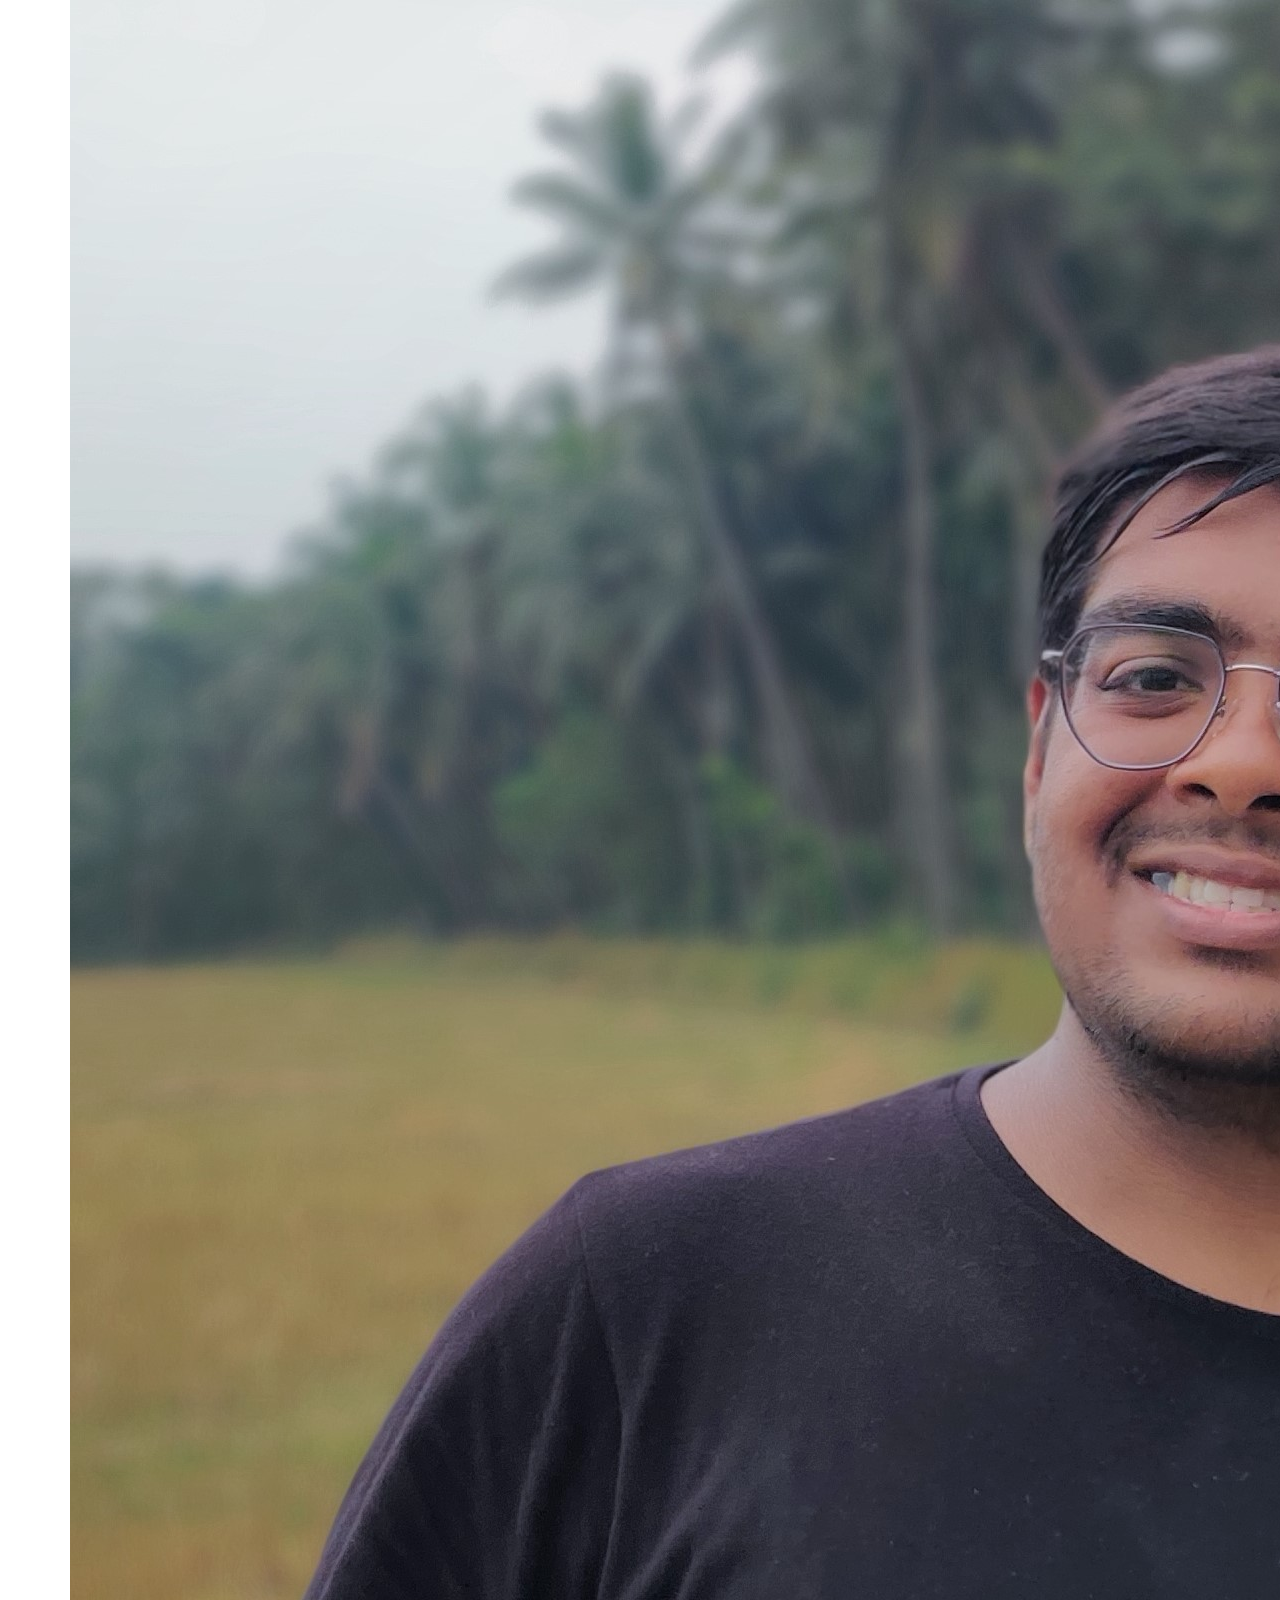
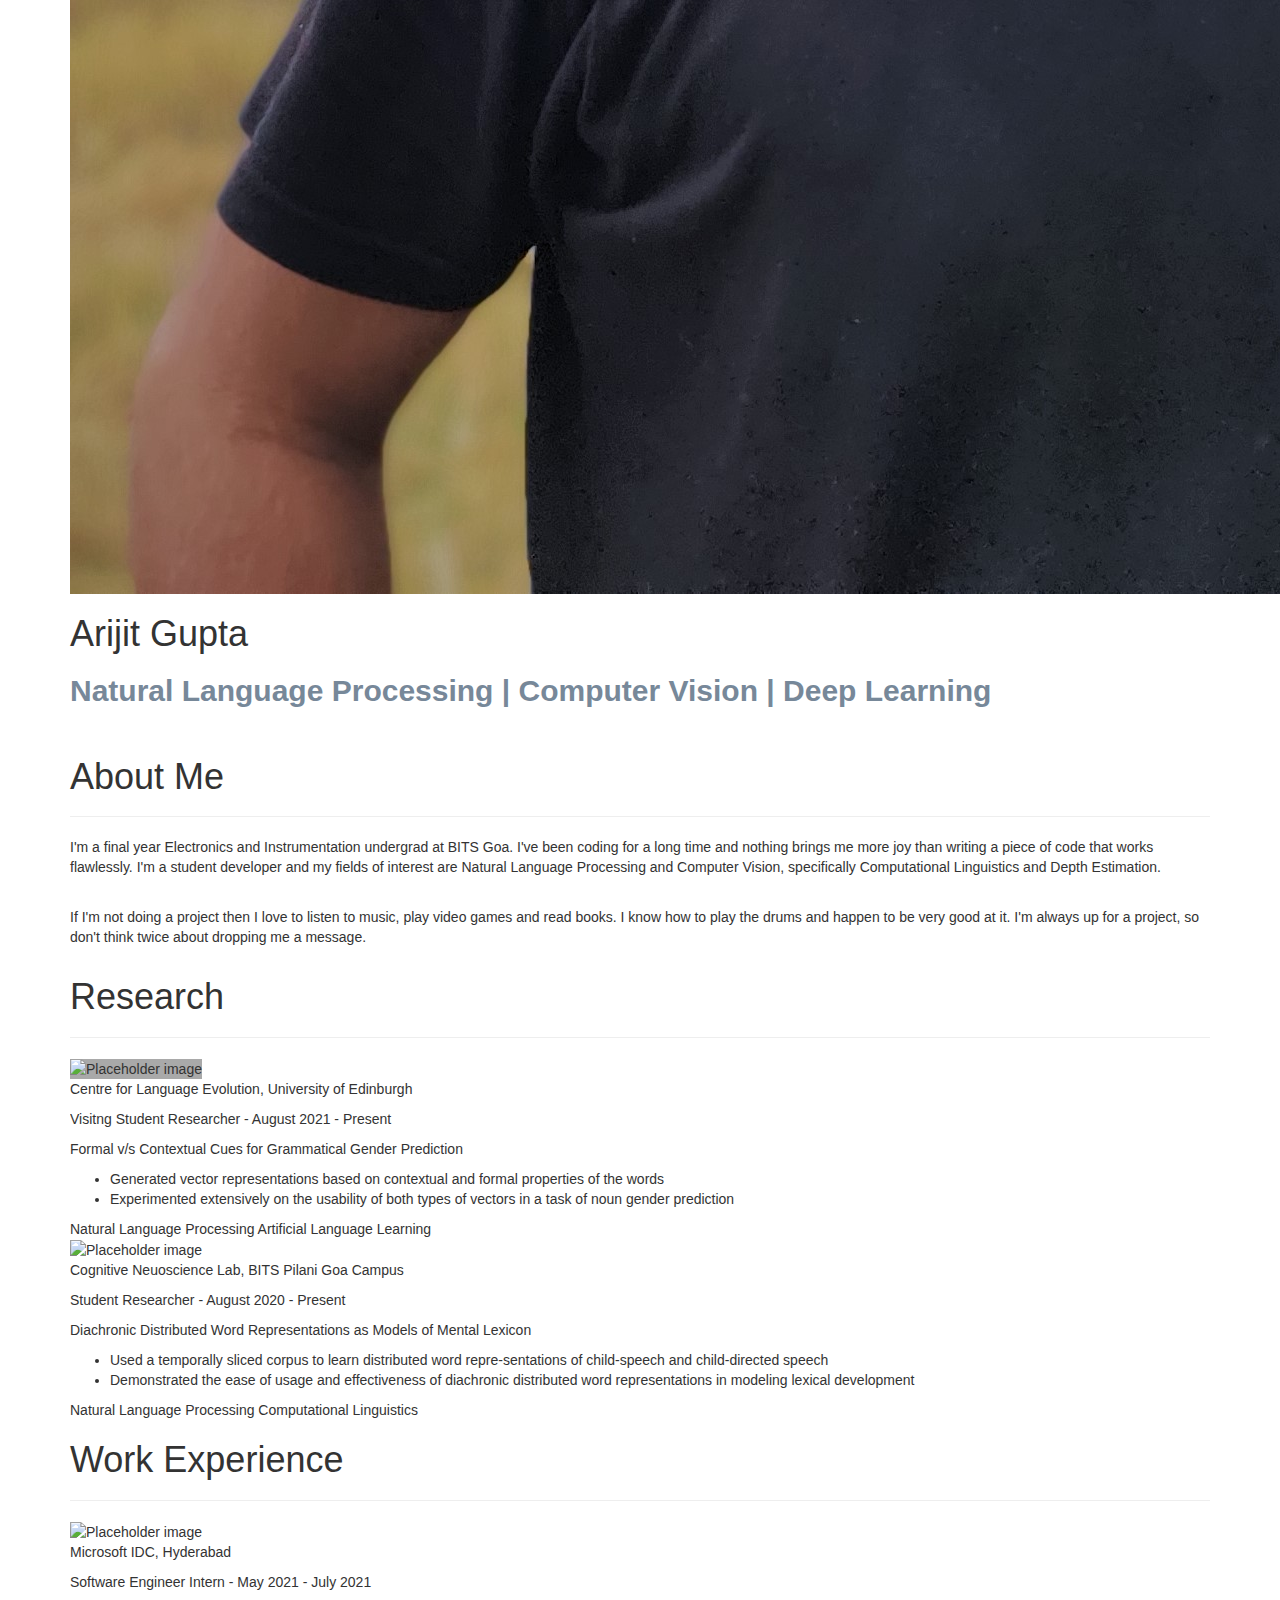
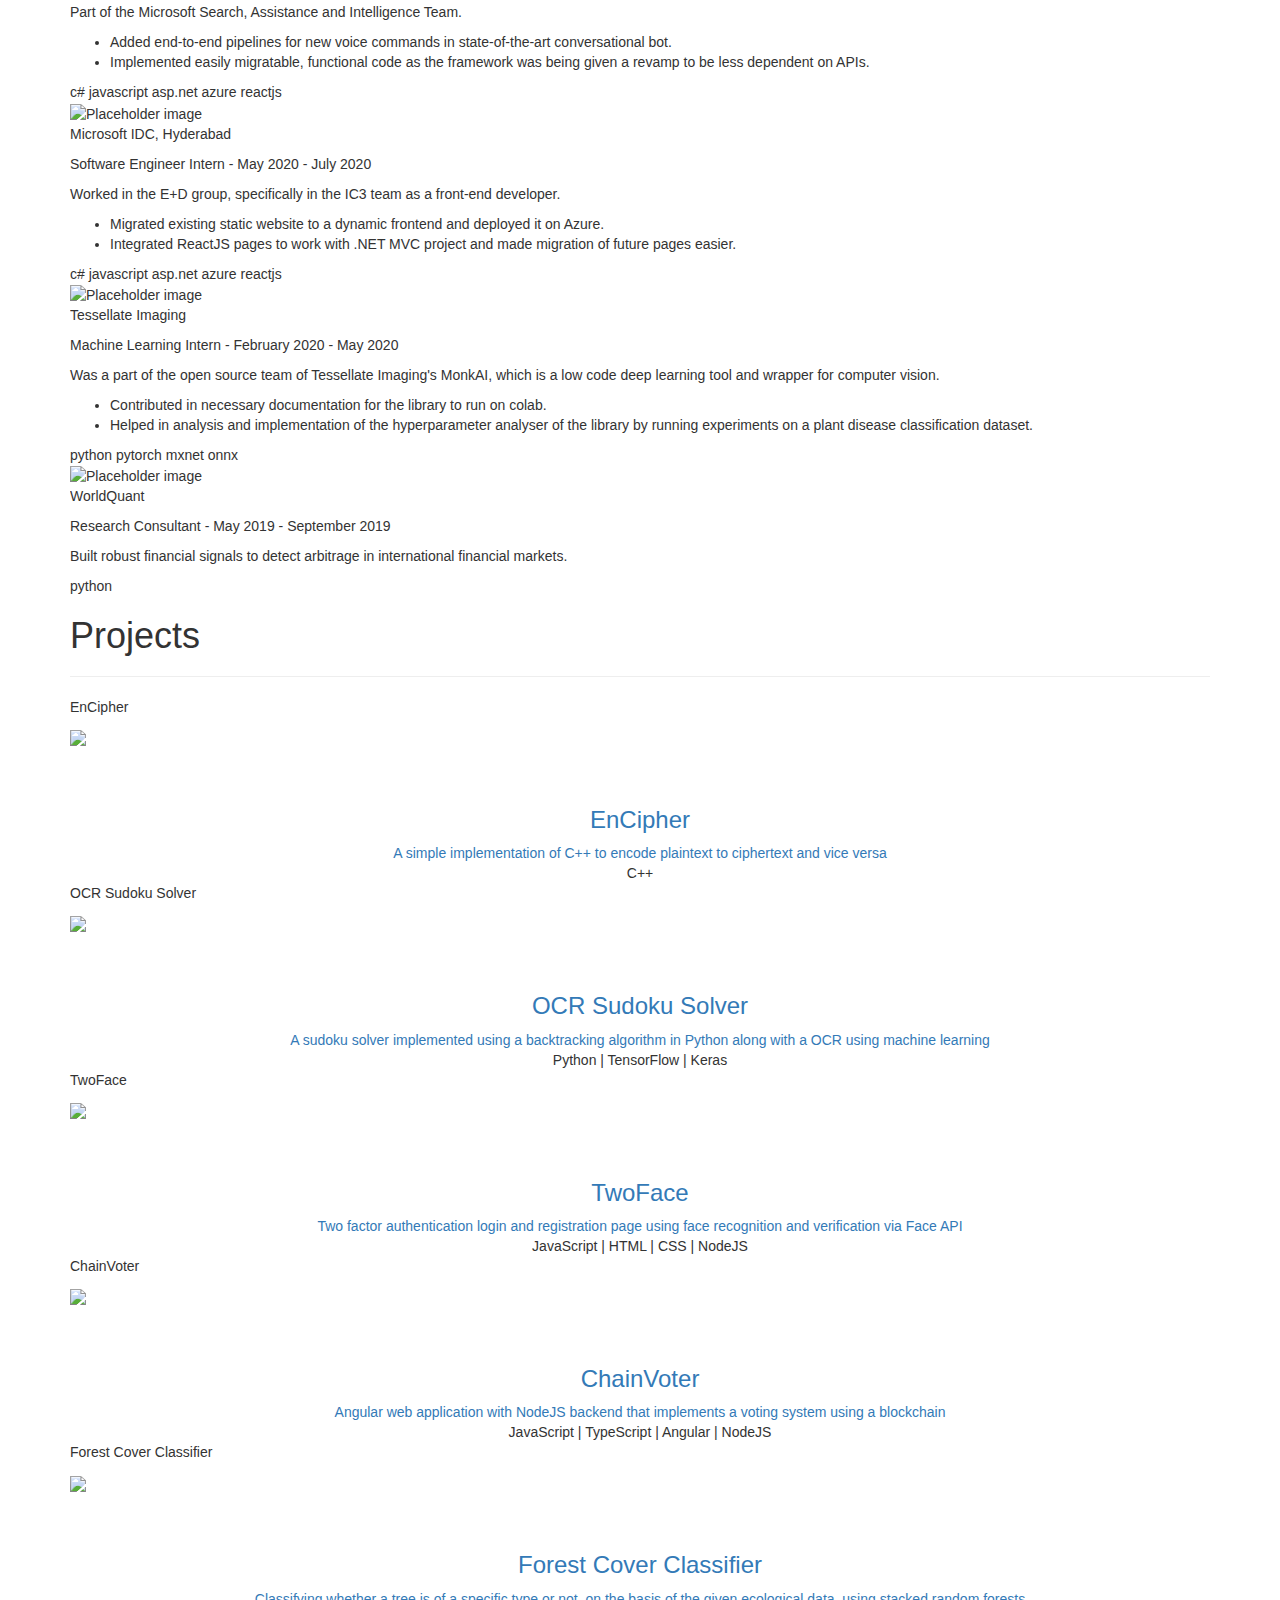
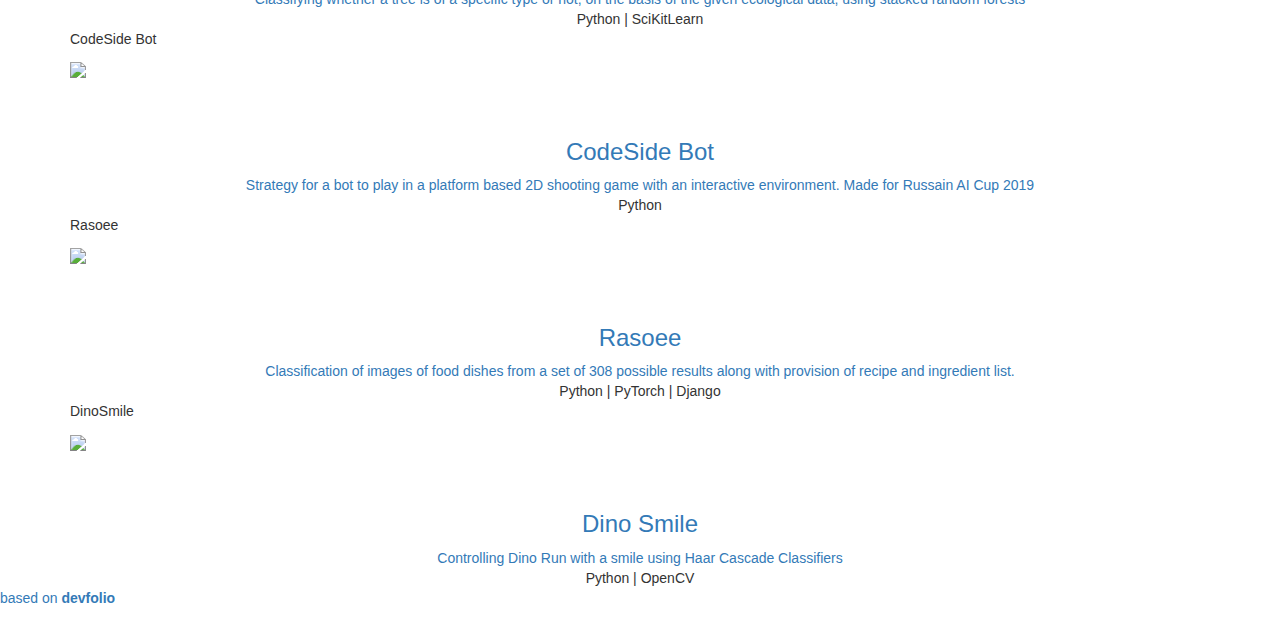
==== commit ebf67f1d: "Updating avatar image" ====
--- a/index.html
+++ b/index.html
@@ -8,6 +8,7 @@
     <link rel="stylesheet" href="css/main.bundle.css">
     <link rel="stylesheet" href="css/overlay.css">
     <link rel="stylesheet" href="https://maxcdn.bootstrapcdn.com/bootstrap/3.4.1/css/bootstrap.min.css">
+    <link rel="stylesheet" href="https://cdn.jsdelivr.net/gh/jpswalsh/academicons@1/css/academicons.min.css">
     <script src="https://kit.fontawesome.com/4e5a72c756.js"></script>
 </head>
 
@@ -18,7 +19,7 @@
                 <div class="level">
                     <div class="level-item has-text-centered">
                         <figure class="image is-128x128">
-                            <img class="is-rounded" src="img/me.png">
+                            <img class="is-rounded" src="img/me2.jpg">
                         </figure>
                     </div>
                 </div>
@@ -27,16 +28,65 @@
                         <h1 class="title is-1">
                             Arijit Gupta
                         </h1>
-                        <h2 class="subtitle">
-                            Natural Language Processing | Computer Vision | Deep Learning
+                        <h2 class="subtitle" style="color:lightslategrey;">
+                            <b>Natural Language Processing | Computer Vision | Deep Learning </b>
                         </h2>
-                        <p>
-                            <a href="/docs/Arijit_CV.pdf" class="icon has-text-light">
-                                <i class="fas fa-file-pdf"></i> <strong>CV</strong>
-                            </a>
-                        </p>
-                    </div>
-                </div>
+                    </div>
+                </div>
+            </div>
+            &nbsp
+            <div class="container">
+                <nav class="level">
+                    <div class="level-item has-text-centered link-wrapper">
+                        <div class="wrapper-15">
+                            <a href="https://github.com/arijitgupta42" class="icon is-large hover-15">
+                                <i class="fab fa-3x fa-github"></i>
+                            </a>
+                        </div>
+                    </div>
+                    <div class="level-item has-text-centered link-wrapper">
+                        <div class="wrapper-15">
+                            <a href="https://twitter.com/arijitgupta42" class="icon is-large hover-15">
+                                <i class="fab fa-3x fa-twitter"></i>
+                            </a>
+                        </div>
+                    </div>
+                    <div class="level-item has-text-centered link-wrapper">
+                        <div class="wrapper-15">
+                            <a href="https://medium.com/@arijitgupta42" class="icon is-large hover-15">
+                                <i class="fab fa-3x fa-medium"></i>
+                            </a>
+                        </div>
+                    </div>
+                    <div class="level-item has-text-centered link-wrapper">
+                        <div class="wrapper-15">
+                            <a href="mailto:arijitgupta2000@gmail.com" class="icon is-large hover-15">
+                                <i class="fa fa-3x fa-envelope"></i>
+                            </a>
+                        </div>
+                    </div>
+                    <div class="level-item has-text-centered link-wrapper">
+                        <div class="wrapper-15">
+                            <a href="https://www.linkedin.com/in/arijitgupta42" class="icon is-large hover-15">
+                                <i class="fab fa-3x fa-linkedin-in"></i>
+                            </a>
+                        </div>
+                    </div>
+                    <div class="level-item has-text-centered link-wrapper">
+                        <div class="wrapper-15">
+                             <a href="https://scholar.google.com/citations?user=2j_hly0AAAAJ&hl=en" class="icon is-large hover-15">
+                                <i class="ai ai-3x ai-google-scholar"></i> 
+                            </a>
+                        </div>
+                    </div>
+                    <div class="level-item has-text-centered link-wrapper">
+                        <div class="wrapper-15">
+                             <a href="/docs/Arijit_CV.pdf" class="icon is-large hover-15">
+                                <i class="ai ai-3x ai-cv"></i> 
+                            </a>
+                        </div>
+                    </div>
+                </nav>
             </div>
         </div>
     </section>
@@ -379,46 +429,6 @@
             </div>
         </div>
     </section>
-    <section class="section">
-        <div class="container">
-            <h1 class="title">Contact</h1>
-            <hr />
-            <nav class="level">
-                <div class="level-item has-text-centered">
-                    <div>
-                        <a href="https://github.com/arijitgupta42" class="icon is-large">
-                            <i class="fab fa-2x fa-github"></i>
-                        </a>
-                        <p class="heading"><a href="https://github.com/arijitgupta42">github</a></p>
-                    </div>
-                </div>
-                <div class="level-item has-text-centered">
-                    <div>
-                        <a href="https://medium.com/@arijitgupta42" class="icon is-large">
-                            <i class="fa fa-2x fa-medium"></i>
-                        </a>
-                        <p class="heading"><a href="https://medium.com/@arijitgupta42">medium</a></p>
-                    </div>
-                </div>
-                <div class="level-item has-text-centered">
-                    <div>
-                        <a href="mailto:arijitgupta2000@gmail.com" class="icon is-large">
-                            <i class="fas fa-2x fa-envelope"></i>
-                        </a>
-                        <p class="heading"><a href="mailto:arijitgupta2000@gmail.com">mail</a></p>
-                    </div>
-                </div>
-                <div class="level-item has-text-centered">
-                    <div>
-                        <a href="https://www.linkedin.com/in/arijitgupta42" class="icon is-large">
-                            <i class="fab fa-2x fa-linkedin-in"></i>
-                        </a>
-                        <p class="heading"><a href="https://www.linkedin.com/in/arijitgupta42">linkedin</a></p>
-                    </div>
-                </div>
-            </nav>
-        </div>
-    </section>
     <footer class="footer">
         <div class="content has-text-centered">
             <p>
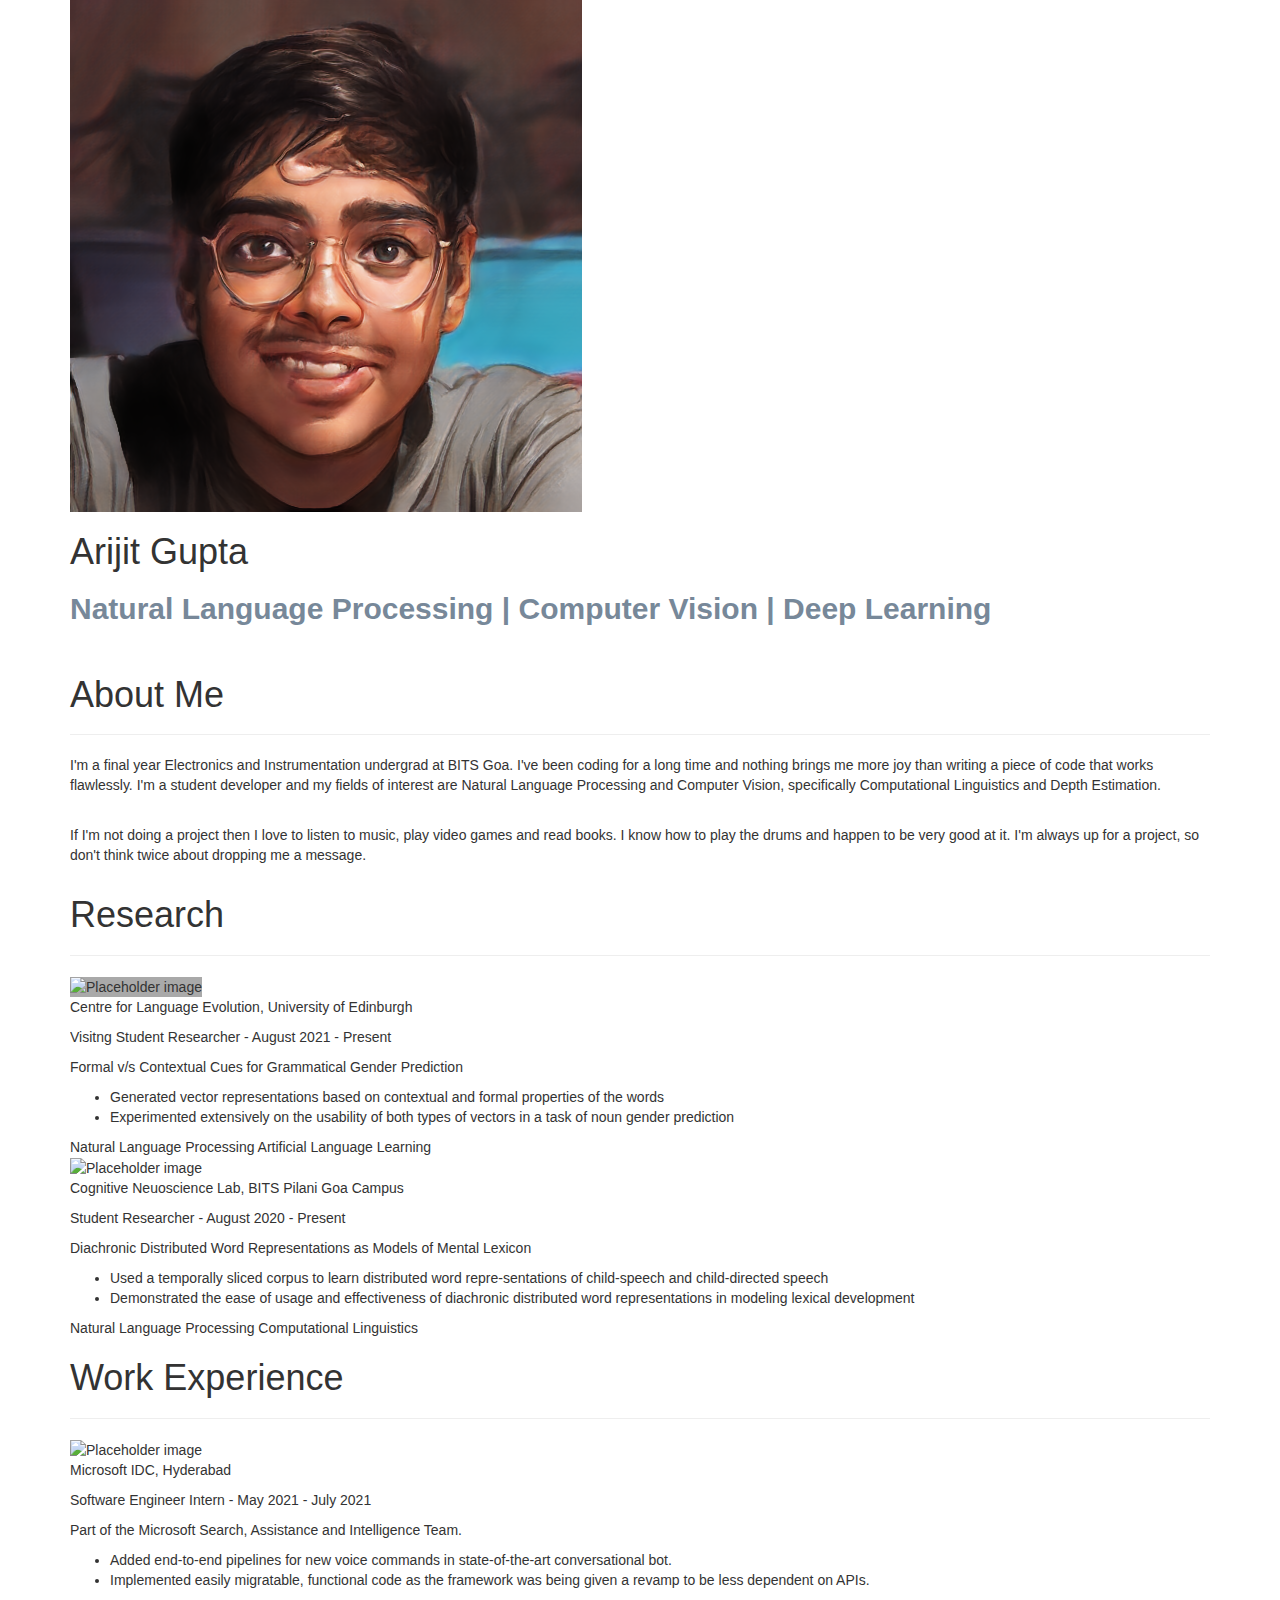
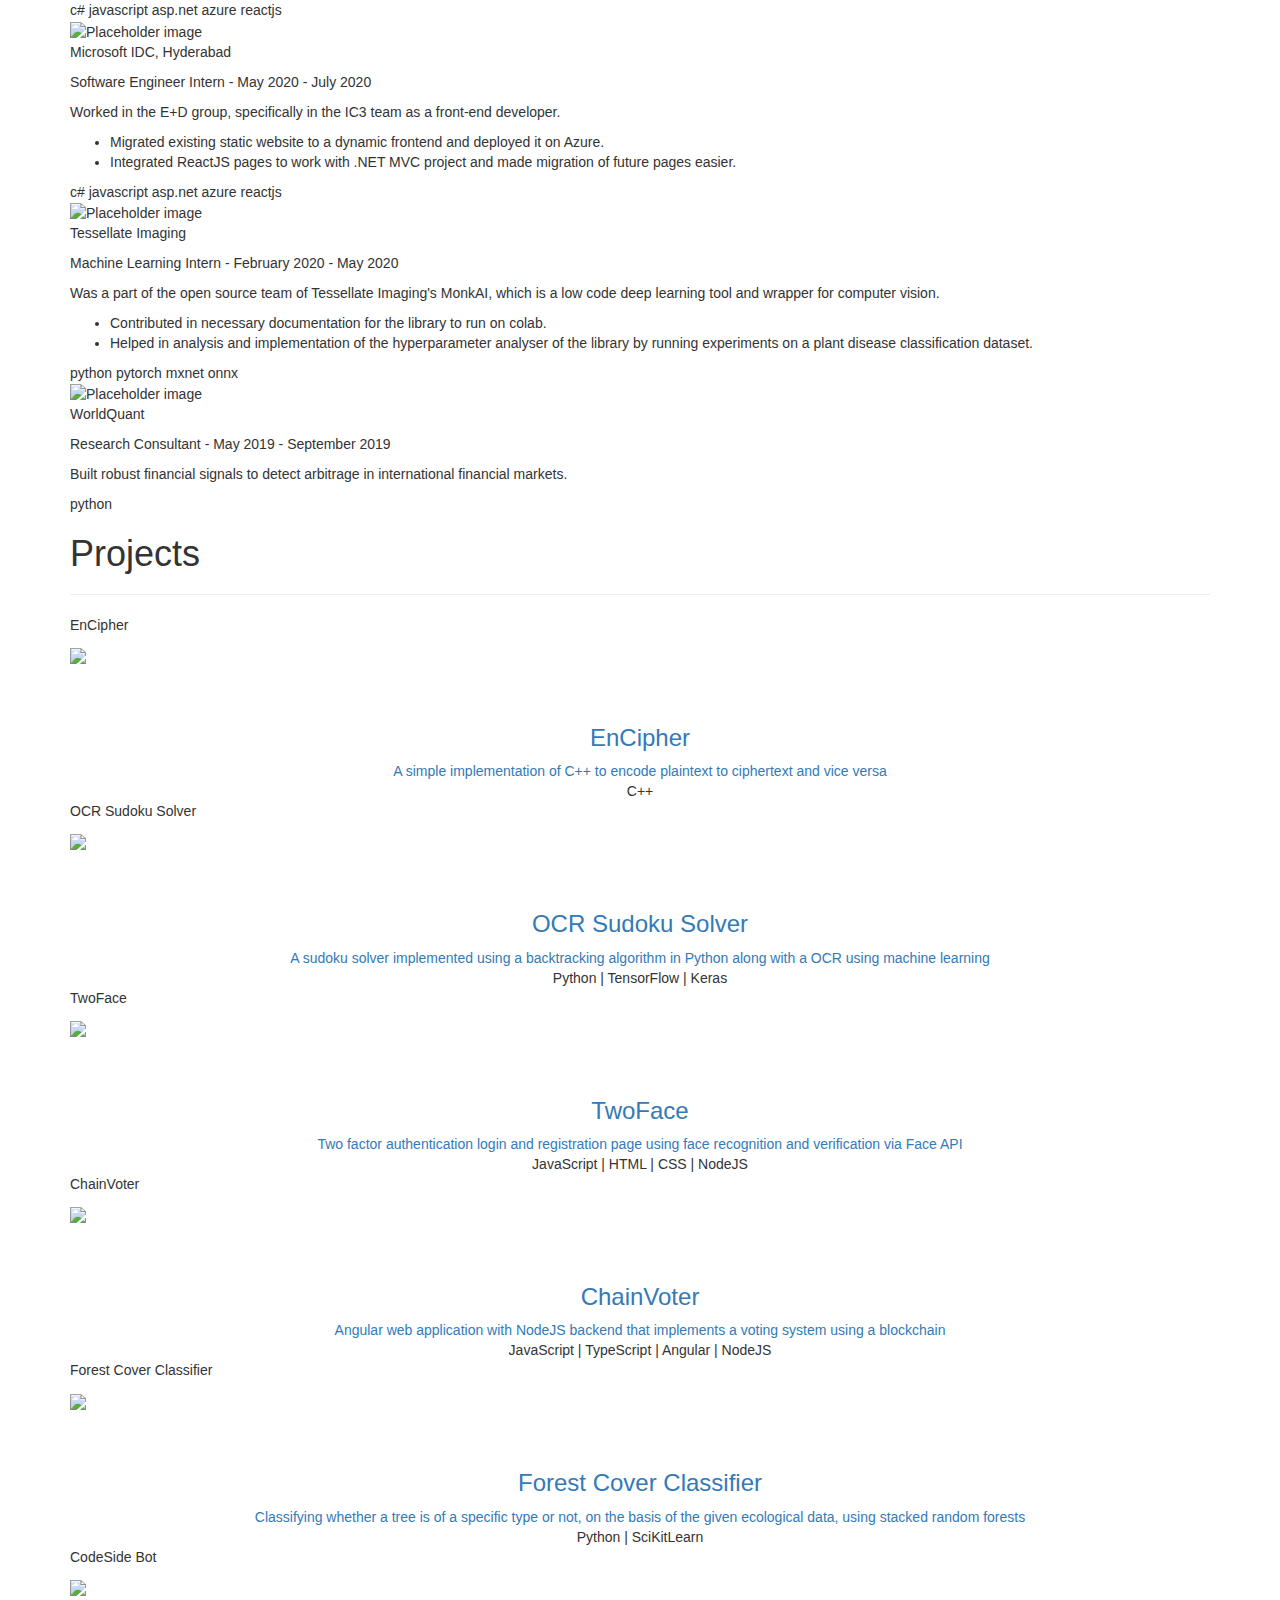
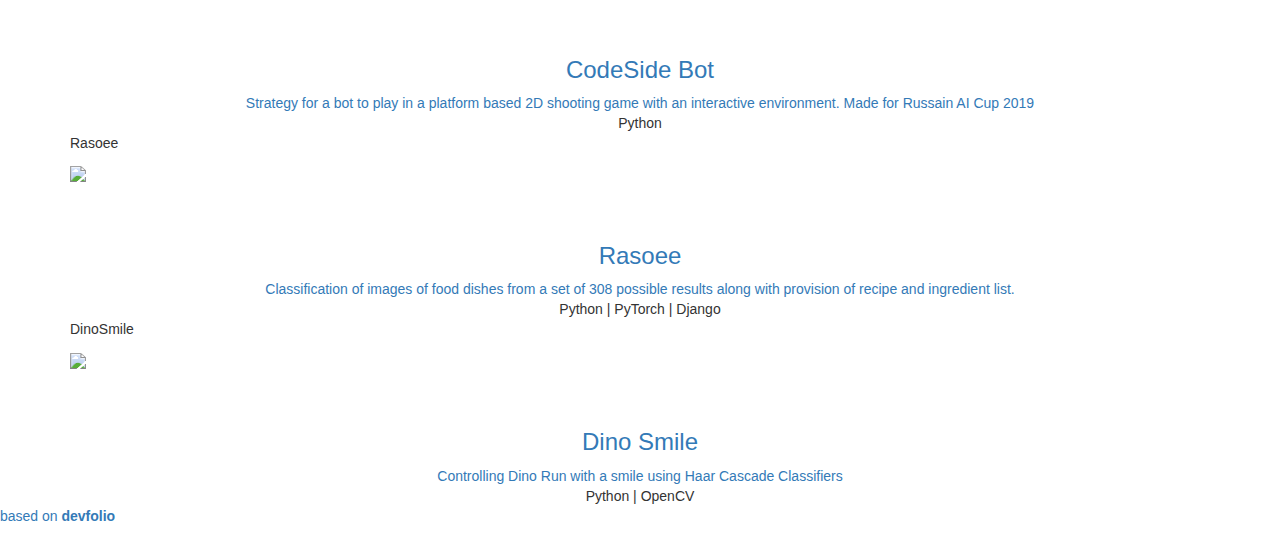
==== commit f00552e0: "updating photo" ====
--- a/index.html
+++ b/index.html
@@ -19,7 +19,7 @@
                 <div class="level">
                     <div class="level-item has-text-centered">
                         <figure class="image is-128x128">
-                            <img class="is-rounded" src="img/me2.jpg">
+                            <img class="is-rounded" src="img/animegan.png">
                         </figure>
                     </div>
                 </div>
@@ -102,11 +102,11 @@
 
 
     <section class="section">
-        <div class="container">
+        <div class="container link-wrapper">
             <h1 class="title">Research</h1>
             <hr />
-            <div class="card">
-                <div class="card-content">
+            <div class="card wrapper-15" onclick="location.href='http://www.lel.ed.ac.uk/cle/';" style="cursor: pointer;">
+                <div class="card-content hover-15">
                     <div class="media">
                         <div class="media-left">
                             <img src="img/clelogo.png" alt="Placeholder image" width="64" height="48" style="background-color:darkgrey;">
@@ -129,8 +129,8 @@
                     </div>
                 </div>
             </div>
-            <div class="card card-gap">
-                <div class="card-content">
+            <div class="card card-gap wrapper-15" onclick="location.href='http://bitscogneuro.com/';" style="cursor: pointer;">
+                <div class="card-content hover-15">
                     <div class="media">
                         <div class="media-left">
                             <img src="img/bitslogo.png" alt="Placeholder image" width="64" height="48">
@@ -161,8 +161,8 @@
         <div class="container">
             <h1 class="title">Work Experience</h1>
             <hr />
-            <div class="card">
-                <div class="card-content">
+            <div class="card wrapper-15" onclick="location.href='https://www.microsoft.com/en-in/msidc/hyderabad-campus.aspx';" style="cursor: pointer;">
+                <div class="card-content hover-15">
                     <div class="media">
                         <div class="media-left">
                             <img src="img/mslogo.jpg" alt="Placeholder image" width="128" height="48">
@@ -188,8 +188,8 @@
                     </div>
                 </div>
             </div>
-            <div class="card card-gap">
-                <div class="card-content">
+            <div class="card card-gap wrapper-15" onclick="location.href='https://www.microsoft.com/en-in/msidc/hyderabad-campus.aspx';" style="cursor: pointer;">
+                <div class="card-content hover-15">
                     <div class="media">
                         <div class="media-left">
                             <img src="img/mslogo.jpg" alt="Placeholder image" width="128" height="48">
@@ -215,8 +215,8 @@
                     </div>
                 </div>
             </div>
-            <div class="card card-gap">
-                <div class="card-content">
+            <div class="card card-gap wrapper-15" onclick="location.href='https://www.tessellateimaging.com/';" style="cursor: pointer;">
+                <div class="card-content hover-15">
                     <div class="media">
                         <div class="media-left">
                             <img src="img/tessellate-logo.png" alt="Placeholder image" width="128" height="64">
@@ -241,8 +241,8 @@
                     </div>
                 </div>
             </div>
-            <div class="card card-gap">
-                <div class="card-content">
+            <div class="card card-gap wrapper-15" onclick="location.href='https://www.worldquant.com/home/';" style="cursor: pointer;">
+                <div class="card-content hover-15">
                     <div class="media">
                         <div class="media-left">
                             <img src="img/wq-logo.png" alt="Placeholder image" width="128" height="48">
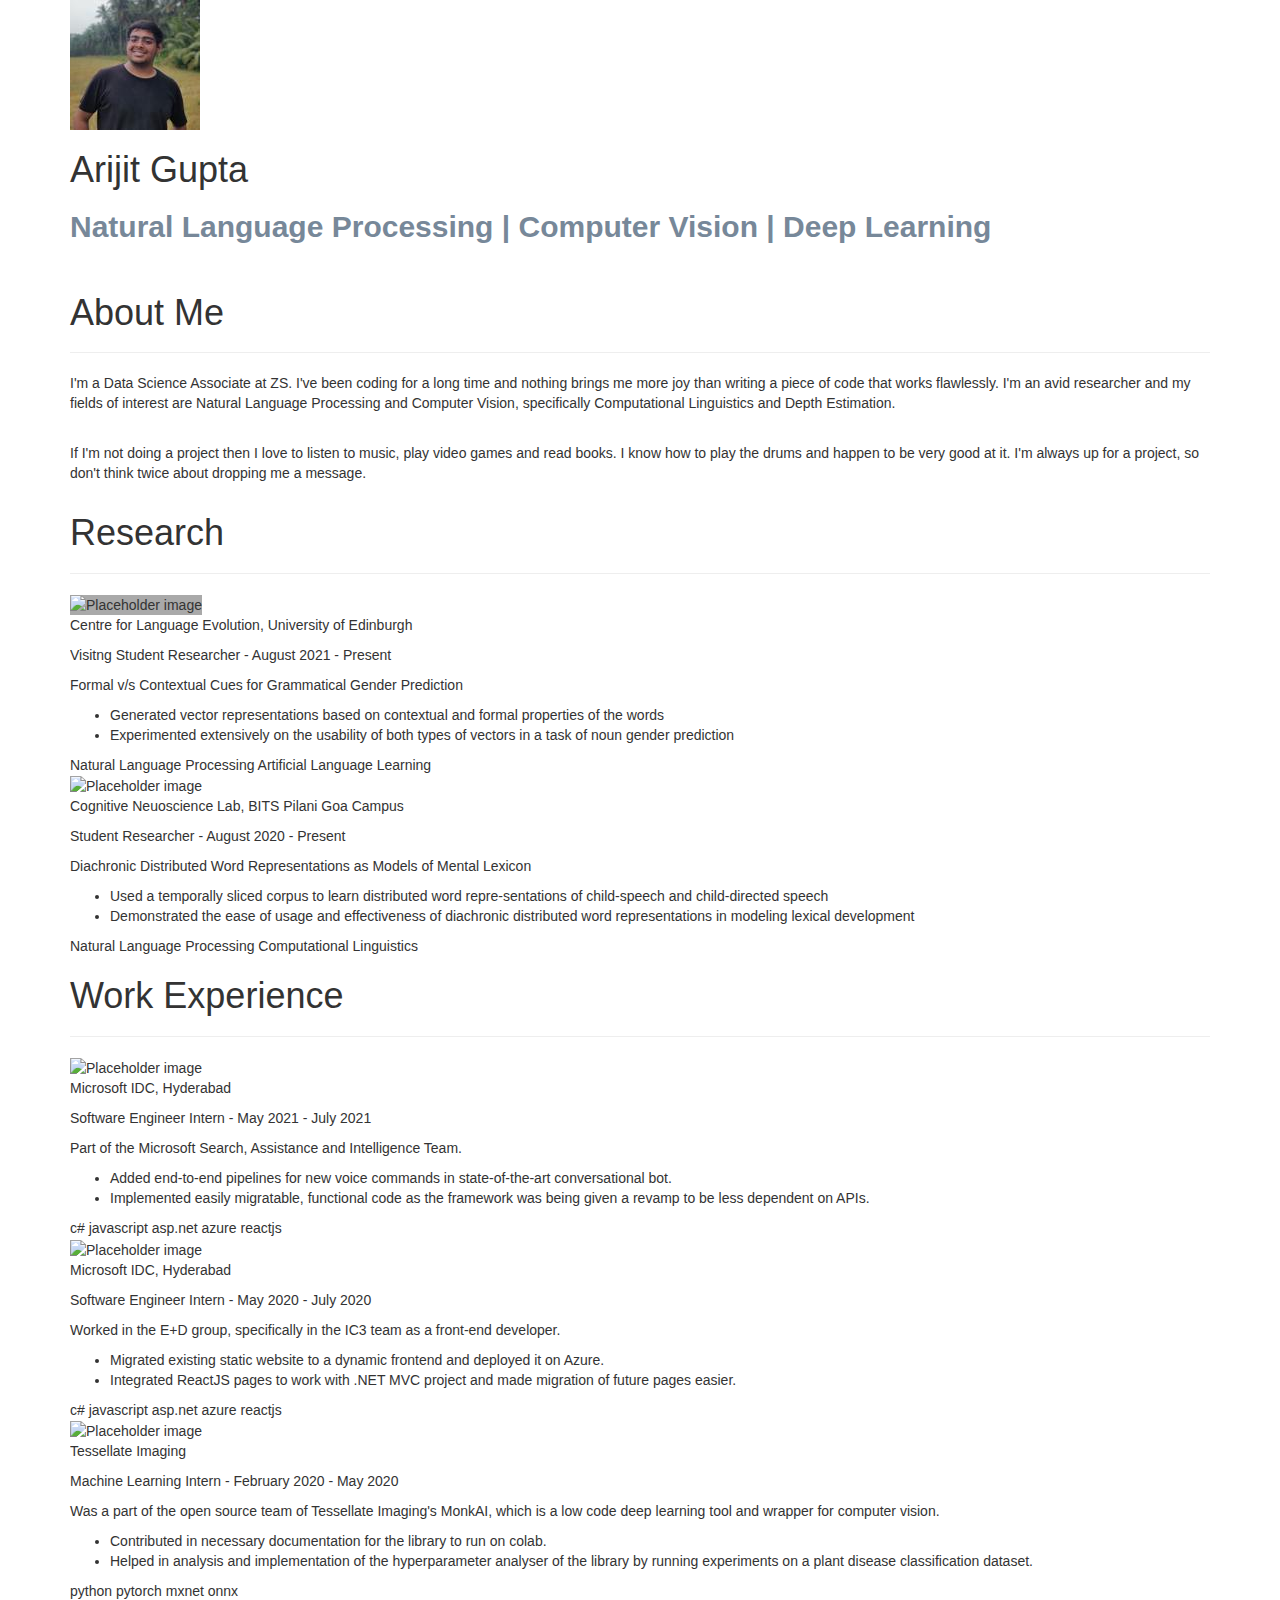
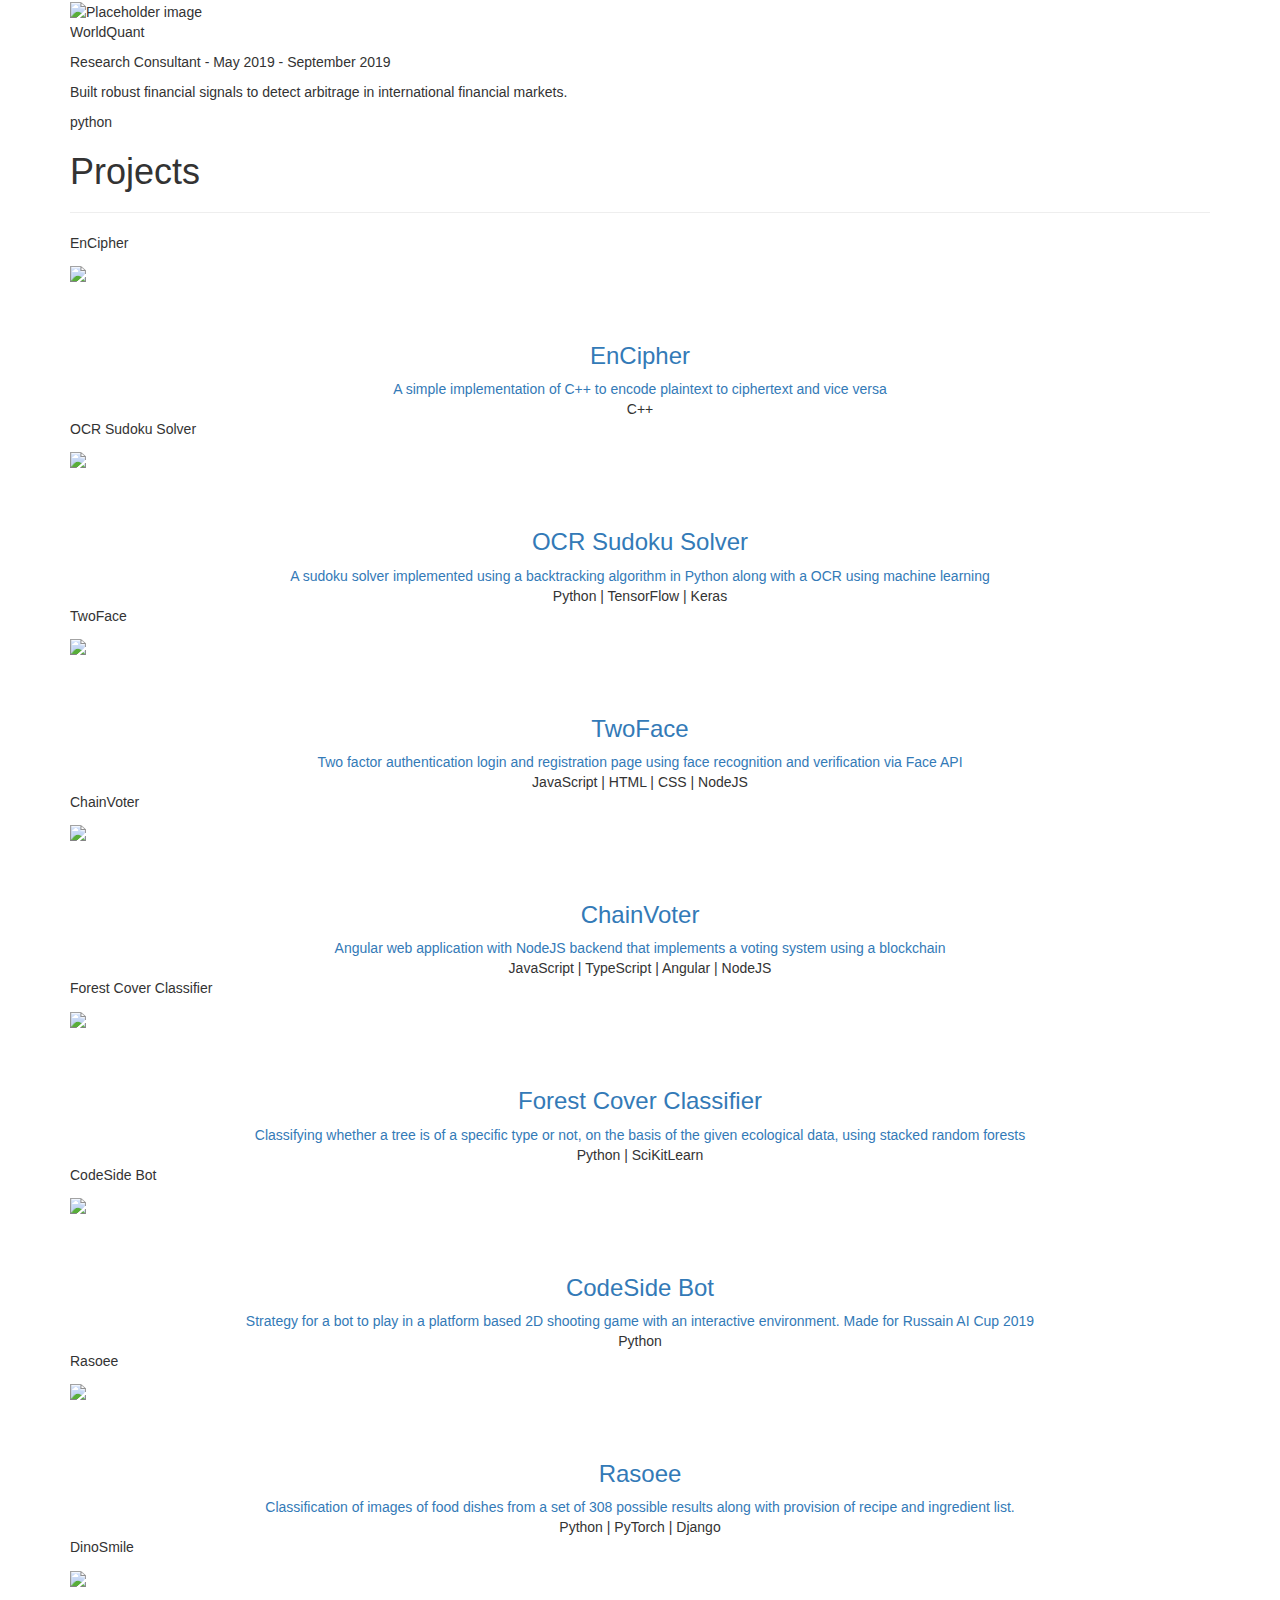
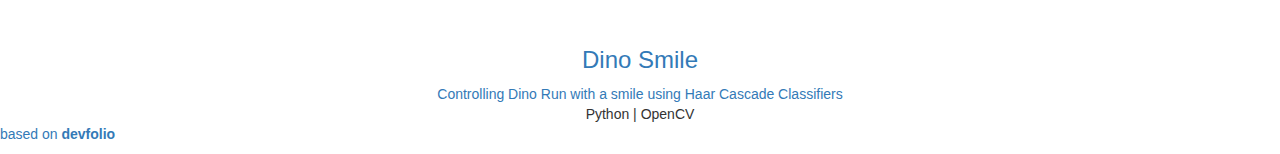
==== commit 86bd085c: "Updating about info" ====
--- a/index.html
+++ b/index.html
@@ -19,7 +19,7 @@
                 <div class="level">
                     <div class="level-item has-text-centered">
                         <figure class="image is-128x128">
-                            <img class="is-rounded" src="img/animegan.png">
+                            <img class="is-rounded" src="img/me2.jpg">
                         </figure>
                     </div>
                 </div>
@@ -53,29 +53,36 @@
                     </div>
                     <div class="level-item has-text-centered link-wrapper">
                         <div class="wrapper-15">
+                            <a href="mailto:arijitgupta2000@gmail.com" class="icon is-large hover-15">
+                                <i class="fa fa-3x fa-envelope"></i>
+                            </a>
+                        </div>
+                    </div>
+                    <div class="level-item has-text-centered link-wrapper">
+                        <div class="wrapper-15">
+                            <a href="https://www.linkedin.com/in/arijitgupta42" class="icon is-large hover-15">
+                                <i class="fab fa-3x fa-linkedin-in"></i>
+                            </a>
+                        </div>
+                    </div>
+                    <div class="level-item has-text-centered link-wrapper">
+                        <div class="wrapper-15">
+                             <a href="https://scholar.google.com/citations?user=2j_hly0AAAAJ&hl=en" class="icon is-large hover-15">
+                                <i class="ai ai-3x ai-google-scholar"></i> 
+                            </a>
+                        </div>
+                    </div>
+                    <div class="level-item has-text-centered link-wrapper">
+                        <div class="wrapper-15">
+                            <a href="https://www.semanticscholar.org/author/Arijit-Gupta/2110048040" class="icon is-large hover-15">
+                                <i class="ai ai-3x ai-semantic-scholar"></i>
+                            </a>
+                        </div>
+                    </div>
+                    <div class="level-item has-text-centered link-wrapper">
+                        <div class="wrapper-15">
                             <a href="https://medium.com/@arijitgupta42" class="icon is-large hover-15">
                                 <i class="fab fa-3x fa-medium"></i>
-                            </a>
-                        </div>
-                    </div>
-                    <div class="level-item has-text-centered link-wrapper">
-                        <div class="wrapper-15">
-                            <a href="mailto:arijitgupta2000@gmail.com" class="icon is-large hover-15">
-                                <i class="fa fa-3x fa-envelope"></i>
-                            </a>
-                        </div>
-                    </div>
-                    <div class="level-item has-text-centered link-wrapper">
-                        <div class="wrapper-15">
-                            <a href="https://www.linkedin.com/in/arijitgupta42" class="icon is-large hover-15">
-                                <i class="fab fa-3x fa-linkedin-in"></i>
-                            </a>
-                        </div>
-                    </div>
-                    <div class="level-item has-text-centered link-wrapper">
-                        <div class="wrapper-15">
-                             <a href="https://scholar.google.com/citations?user=2j_hly0AAAAJ&hl=en" class="icon is-large hover-15">
-                                <i class="ai ai-3x ai-google-scholar"></i> 
                             </a>
                         </div>
                     </div>
@@ -94,7 +101,7 @@
         <div class="container">
             <h1 class="title">About Me</h1>
             <hr />
-            <p>I'm a final year Electronics and Instrumentation undergrad at BITS Goa. I've been coding for a long time and nothing brings me more joy than writing a piece of code that works flawlessly. I'm a student developer and my fields of interest are Natural Language Processing and Computer Vision, specifically Computational Linguistics and Depth Estimation.</p>
+            <p>I'm a Data Science Associate at ZS. I've been coding for a long time and nothing brings me more joy than writing a piece of code that works flawlessly. I'm an avid researcher and my fields of interest are Natural Language Processing and Computer Vision, specifically Computational Linguistics and Depth Estimation.</p>
             <br>
             <p>If I'm not doing a project then I love to listen to music, play video games and read books. I know how to play the drums and happen to be very good at it. I'm always up for a project, so don't think twice about dropping me a message.</p>
         </div>
